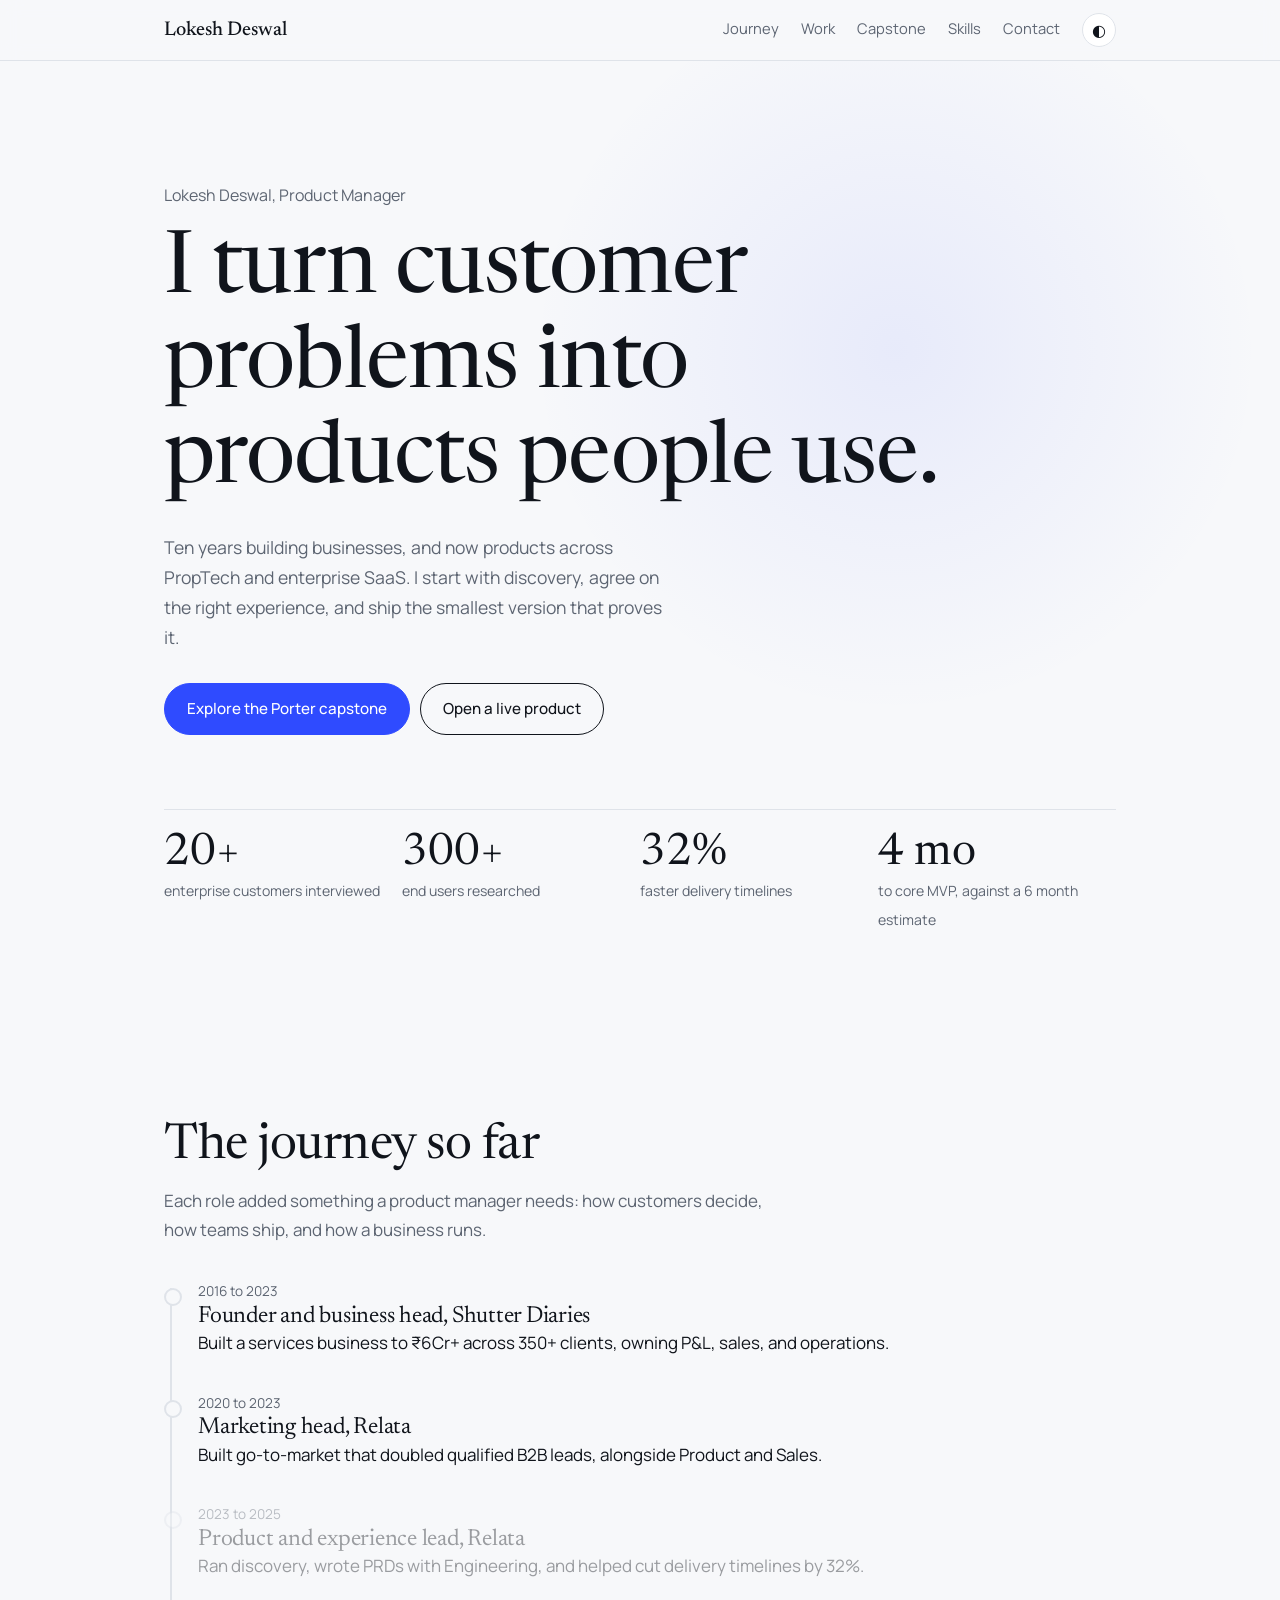
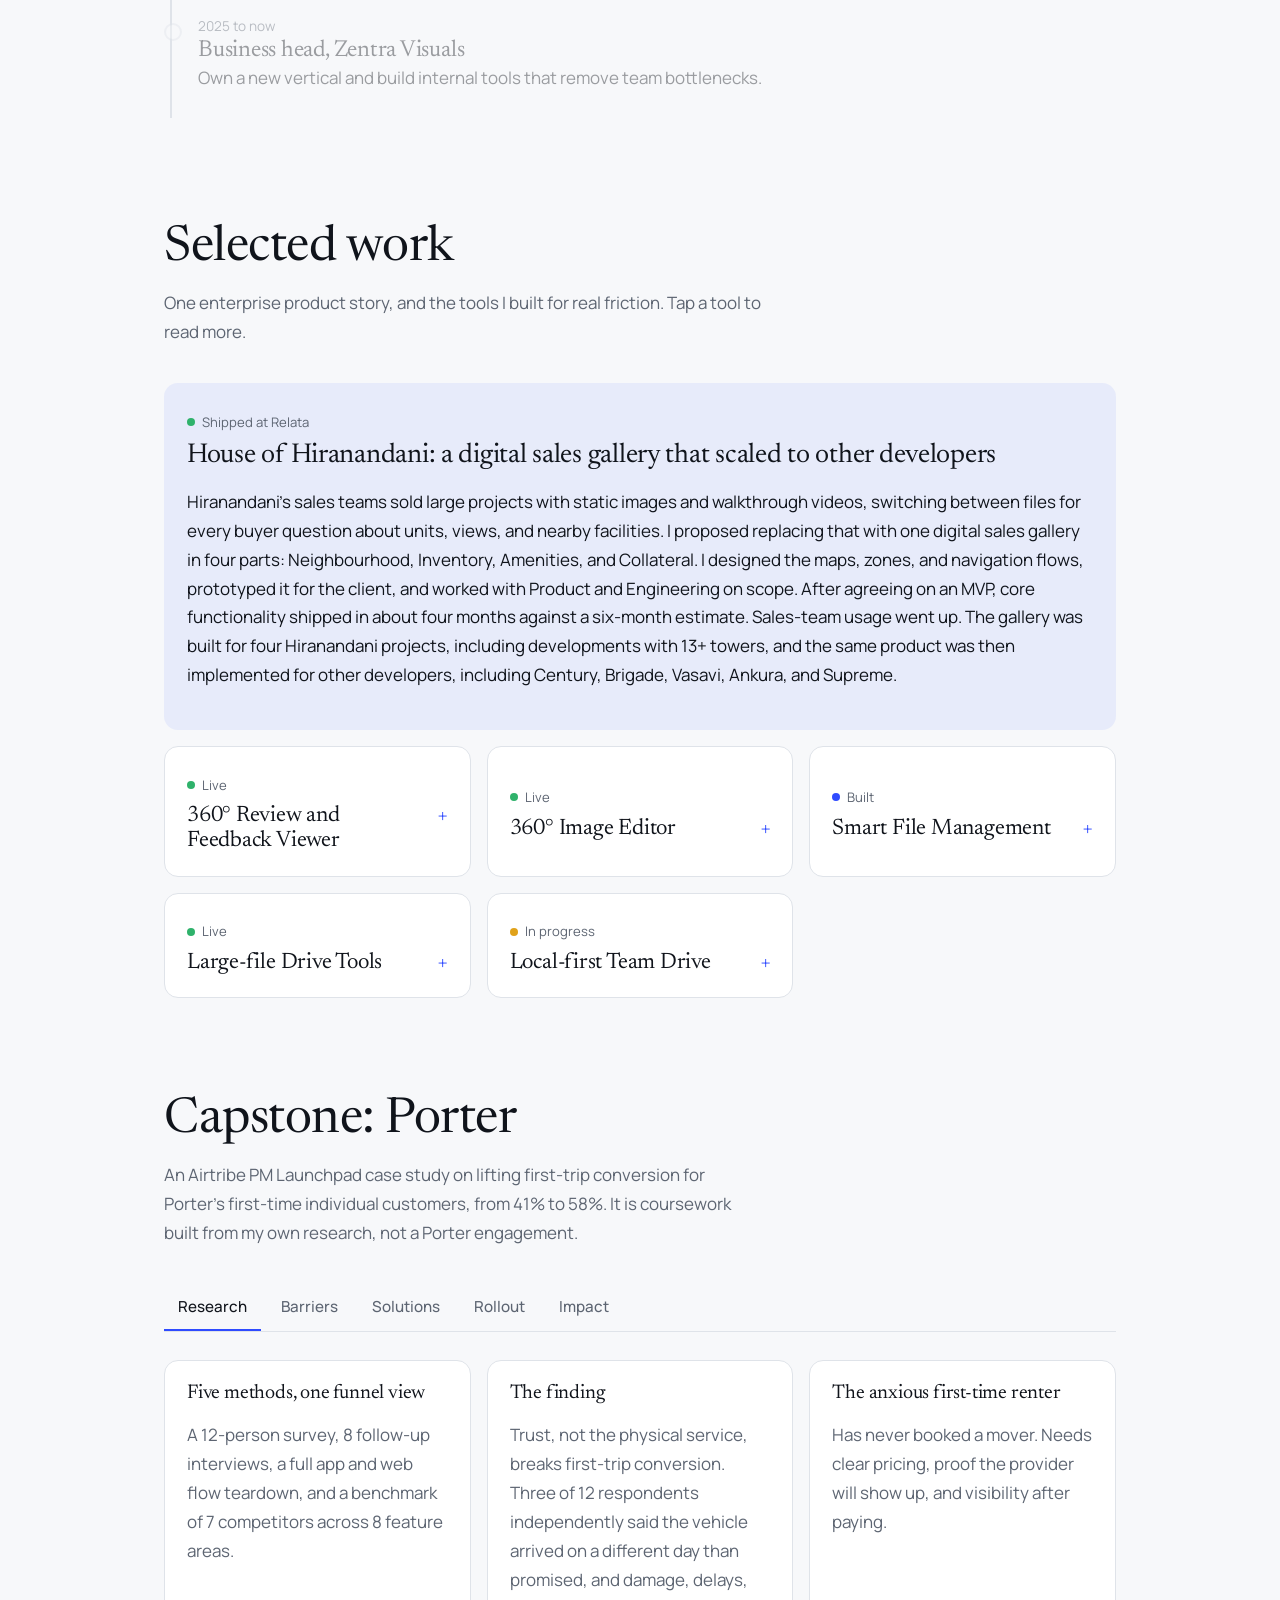
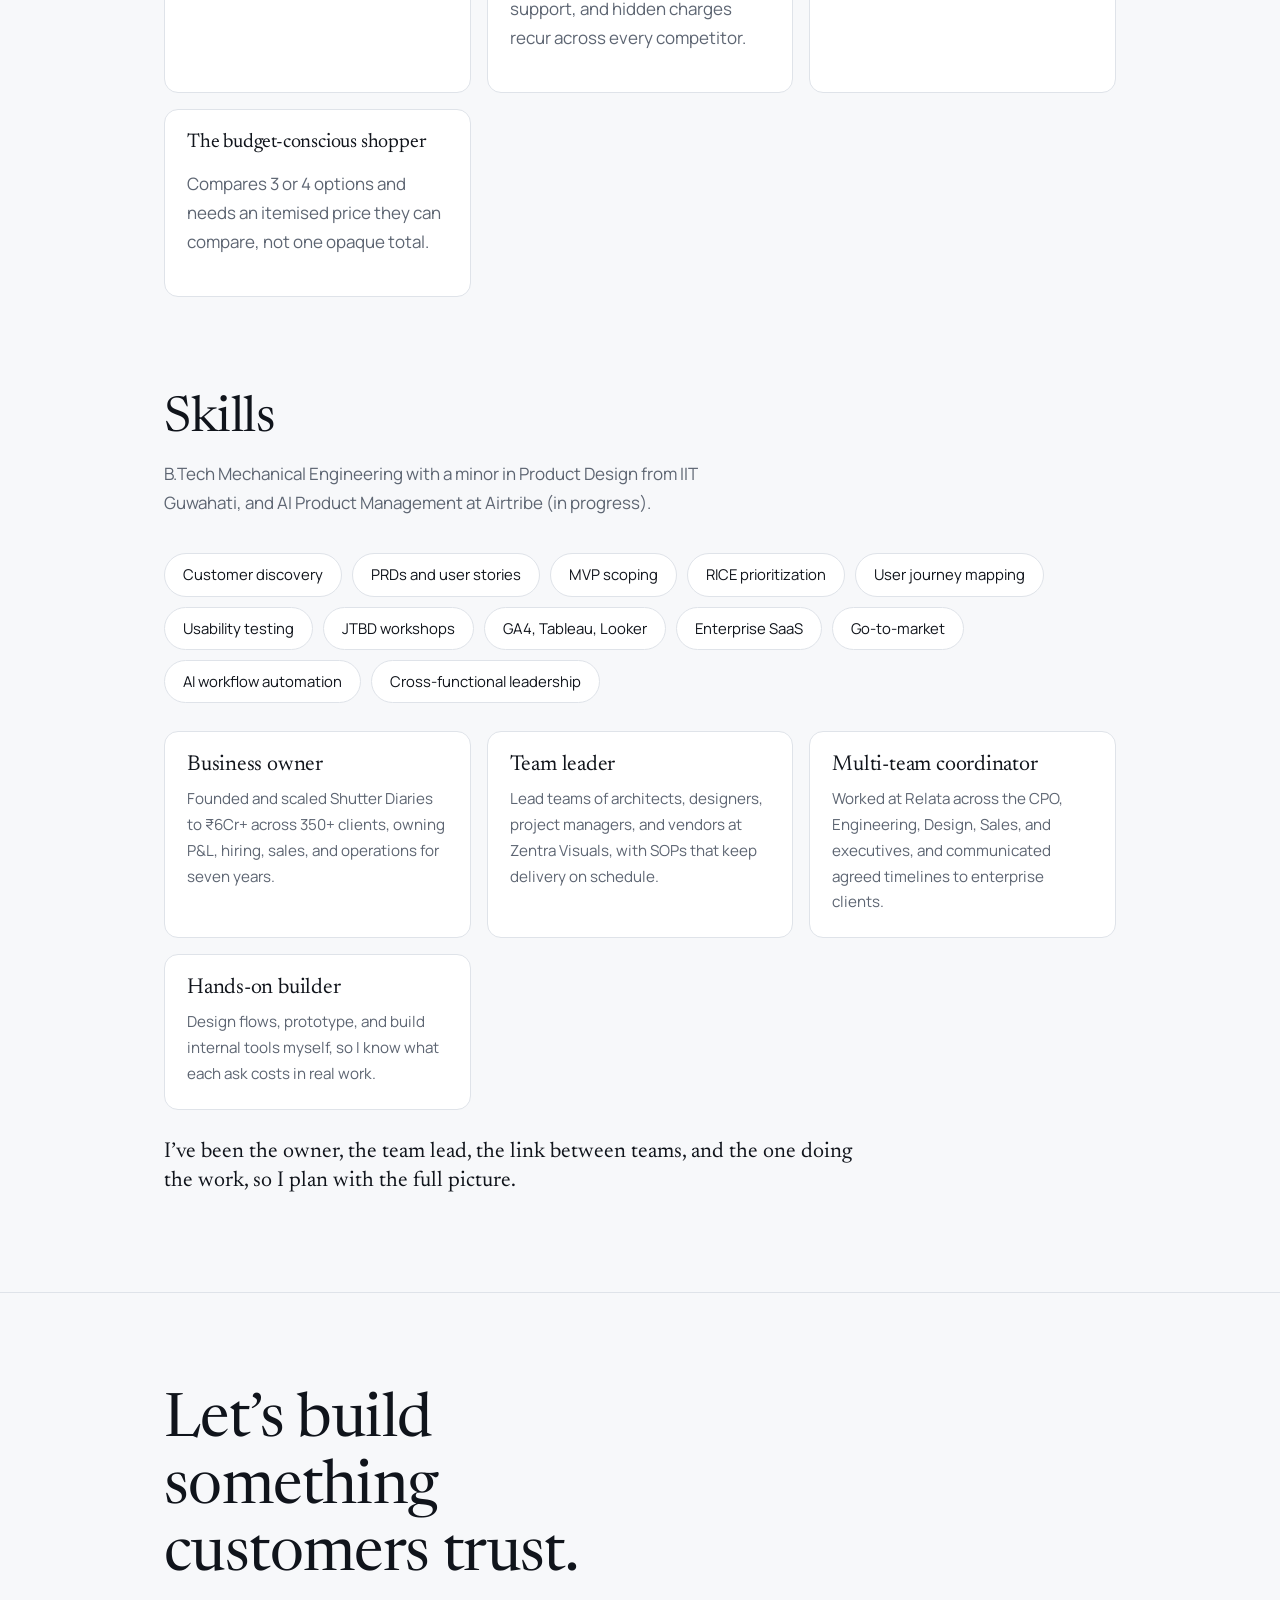
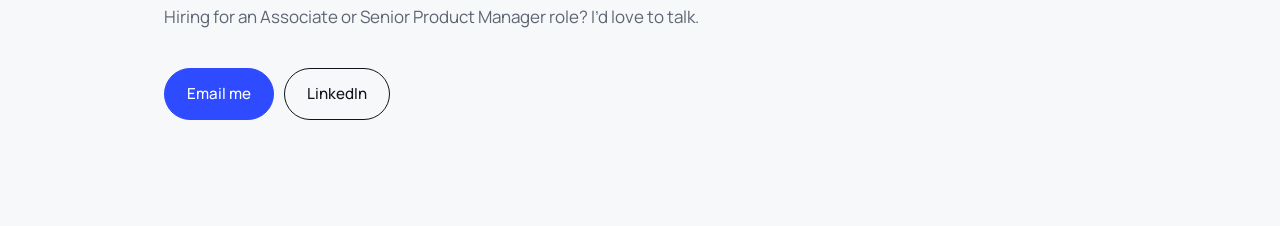
==== Lokesh Deswal _ Product Manager.html @ b6954a4a "Enhance portfolio content with PM-focused narrative, metrics, and structured case studies" ====
<!DOCTYPE html>
<html lang="en">
<head>
<meta charset="utf-8">
<meta name="viewport" content="width=device-width, initial-scale=1, viewport-fit=cover">
<title>Lokesh Deswal | Product Manager</title>
<link rel="preconnect" href="https://fonts.googleapis.com">
<link rel="preconnect" href="https://fonts.gstatic.com" crossorigin>
<link href="https://fonts.googleapis.com/css2?family=Newsreader:ital,opsz,wght@0,6..72,400;0,6..72,500;1,6..72,400&family=Manrope:wght@400;500;600&display=swap" rel="stylesheet">
<style>
:root{--bg:#f7f8fa;--fg:#10141b;--mute:#5d6572;--line:#dfe3e9;--card:#fff;--acc:#2f4bff;--accfg:#fff;--soft:rgba(47,75,255,.08);
box-sizing:border-box;padding-top:env(safe-area-inset-top,0px);padding-bottom:env(safe-area-inset-bottom,0px)}
@media (prefers-color-scheme:dark){:root:not([data-theme="light"]){--bg:#0c1016;--fg:#eef1f6;--mute:#98a2b3;--line:#222a36;--card:#131923;--acc:#8ea2ff;--accfg:#0c1016;--soft:rgba(142,162,255,.1)}}
:root[data-theme="dark"]{--bg:#0c1016;--fg:#eef1f6;--mute:#98a2b3;--line:#222a36;--card:#131923;--acc:#8ea2ff;--accfg:#0c1016;--soft:rgba(142,162,255,.1)}
*{box-sizing:border-box}
html{scroll-behavior:smooth;scroll-padding-top:calc(70px + env(safe-area-inset-top,0px))}
body{margin:0;background:var(--bg);color:var(--fg);font:400 17px/1.7 Manrope,system-ui,sans-serif;transition:background .4s,color .4s}
h1,h2,h3{font-family:Newsreader,Georgia,serif;font-weight:400;line-height:1.1;margin:0;letter-spacing:-.01em}
.wrap{max-width:1000px;margin:0 auto;padding:0 24px}
section{padding:96px 0}
h2{font-size:clamp(2rem,5vw,3.1rem);margin-bottom:12px}
.lead{color:var(--mute);max-width:60ch;margin:0 0 36px}
#bar{position:fixed;top:0;left:0;height:3px;width:100%;background:var(--acc);transform-origin:0 50%;transform:scaleX(0);z-index:20}
nav{position:sticky;top:env(safe-area-inset-top,0px);z-index:10;background:color-mix(in srgb,var(--bg) 82%,transparent);backdrop-filter:blur(10px);border-bottom:1px solid var(--line)}
nav .wrap{display:flex;align-items:center;gap:22px;height:60px;overflow-x:auto;white-space:nowrap}
nav b{font:500 1.25rem Newsreader,serif;margin-right:auto}
nav a{color:var(--mute);text-decoration:none;font-size:.92rem;padding:4px 0;border-bottom:2px solid transparent;transition:color .2s,border-color .2s}
nav a:hover,nav a.on{color:var(--fg);border-color:var(--acc)}
#theme{border:1px solid var(--line);background:var(--card);color:var(--fg);border-radius:99px;width:34px;height:34px;cursor:pointer;flex:none;font-size:1rem}
a:focus-visible,button:focus-visible{outline:3px solid var(--acc);outline-offset:2px}
.hero{position:relative;padding:120px 0 90px;overflow:hidden}
.hero::before{content:"";position:absolute;inset:0;background:radial-gradient(520px circle at var(--mx,70%) var(--my,30%),var(--soft),transparent 70%);pointer-events:none}
.hero .wrap{position:relative}
.hero small{color:var(--mute);font-size:1rem}
.hero h1{font-size:clamp(2.6rem,8vw,5.4rem);margin:14px 0 24px;max-width:15ch}
.hero h1 span{display:inline-block;opacity:0;transform:translateY(24px);animation:up .8s cubic-bezier(.2,.7,.2,1) forwards;animation-delay:calc(var(--i)*90ms + 150ms)}
@keyframes up{to{opacity:1;transform:none}}
.hero p{max-width:46ch;color:var(--mute);font-size:1.1rem;margin:0 0 30px}
.btn{display:inline-block;padding:12px 22px;border-radius:99px;border:1px solid var(--fg);color:var(--fg);text-decoration:none;font-weight:500;font-size:.95rem;margin:0 10px 10px 0;transition:transform .2s,background .2s,color .2s}
.btn:hover{transform:translateY(-2px)}
.btn.main{background:var(--acc);border-color:var(--acc);color:var(--accfg)}
.stats{display:grid;grid-template-columns:repeat(auto-fit,minmax(170px,1fr));gap:0;margin-top:64px;border-top:1px solid var(--line)}
.stats div{padding:22px 16px 0 0}
.stats b{display:block;font:400 2.8rem Newsreader,serif;line-height:1}
.stats span{color:var(--mute);font-size:.88rem}
.rv{opacity:0;transform:translateY(18px);transition:opacity .7s ease,transform .7s ease}
.rv.in{opacity:1;transform:none}
.card{background:var(--card);border:1px solid var(--line);border-radius:14px;padding:22px;transition:border-color .25s,transform .25s}
.card:hover{border-color:var(--acc)}
.grid{display:grid;gap:16px}
.g2{grid-template-columns:repeat(auto-fit,minmax(290px,1fr))}
.tl{position:relative;margin:0;padding:0 0 0 34px;list-style:none}
.tl::before,.tl::after{content:"";position:absolute;left:6px;top:8px;width:2px;background:var(--line);bottom:8px}
.tl::after{background:var(--acc);bottom:auto;height:calc((100% - 16px)*var(--p,0))}
.tl li{position:relative;padding-bottom:34px;opacity:.4;transition:opacity .4s}
.tl li.on{opacity:1}
.tl li::before{content:"";position:absolute;left:-34px;top:8px;width:14px;height:14px;border-radius:50%;background:var(--bg);border:2px solid var(--line);transition:all .4s}
.tl li.on::before{border-color:var(--acc);background:var(--acc)}
.tl h3{font-size:1.45rem}
.tl small{color:var(--mute);display:block;font-size:.85rem}
.feat{margin-top:20px;background:var(--soft);border-color:transparent}
.feat h3{font-size:1.7rem;margin-bottom:8px}
.dot{display:inline-flex;align-items:center;gap:7px;font-size:.82rem;color:var(--mute);margin-bottom:8px}
.dot::before{content:"";width:8px;height:8px;border-radius:50%;background:#2fb26b}
.dot.wip::before{background:#e0a21a}
.dot.built::before{background:var(--acc)}
.tool{width:100%;text-align:left;font:inherit;color:inherit;cursor:pointer}
.tool h3{font-size:1.4rem;display:flex;justify-content:space-between;gap:10px}
.tool h3 i{font-style:normal;color:var(--acc);transition:transform .3s}
.tool.open h3 i{transform:rotate(45deg)}
.more{display:grid;grid-template-rows:0fr;transition:grid-template-rows .35s ease}
.tool.open .more{grid-template-rows:1fr}
.more>div{overflow:hidden;color:var(--mute);font-size:.95rem}
.more p{margin:10px 0 0}
.tabs{display:flex;gap:6px;overflow-x:auto;border-bottom:1px solid var(--line);margin-bottom:28px}
.tabs button{background:none;border:0;border-bottom:2px solid transparent;color:var(--mute);font:500 .95rem Manrope,sans-serif;padding:12px 14px;cursor:pointer;white-space:nowrap;transition:color .2s}
.tabs button[aria-selected="true"]{color:var(--fg);border-color:var(--acc)}
.panel{animation:fade .45s ease}
.panel[hidden]{display:none}
@keyframes fade{from{opacity:0;transform:translateY(10px)}to{opacity:1;transform:none}}
.bars{display:grid;gap:10px;margin:6px 0 20px}
.bar{display:grid;grid-template-columns:minmax(150px,250px) 1fr 48px;gap:12px;align-items:center;font-size:.9rem}
.bar i{display:block;height:14px;border-radius:99px;background:var(--line);overflow:hidden}
.bar b{display:block;height:100%;width:0;border-radius:99px;background:var(--mute);transition:width 1.1s cubic-bezier(.2,.7,.2,1)}
.bar.top b{background:var(--acc)}
.bar span:last-child{text-align:right;color:var(--mute)}
.chipset{display:flex;flex-wrap:wrap;gap:8px;margin-bottom:18px}
.chipset button{border:1px solid var(--line);background:var(--card);color:var(--fg);border-radius:99px;padding:8px 16px;font:500 .9rem Manrope,sans-serif;cursor:pointer;transition:all .2s}
.chipset button[aria-pressed="true"]{background:var(--acc);border-color:var(--acc);color:var(--accfg)}
.ba{display:grid;grid-template-columns:1fr 1fr;gap:16px}
.ba .card:last-child{border-color:var(--acc)}
.ba h3{font-size:1.1rem;color:var(--mute);margin-bottom:6px;font-family:Manrope,sans-serif;font-weight:600}
.calc label{display:grid;grid-template-columns:150px 1fr 90px;gap:12px;align-items:center;margin:12px 0;font-size:.92rem}
.calc output{text-align:right;font-weight:600}
input[type=range]{width:100%;accent-color:var(--acc)}
.res{display:grid;grid-template-columns:repeat(auto-fit,minmax(180px,1fr));gap:16px;margin-top:22px}
.res b{display:block;font:400 2.3rem Newsreader,serif;color:var(--acc)}
.res span{color:var(--mute);font-size:.85rem}
.note{font-size:.88rem;color:var(--mute);margin-top:22px}
.chips{display:flex;flex-wrap:wrap;gap:10px}
.chips span{border:1px solid var(--line);background:var(--card);border-radius:99px;padding:8px 18px;font-size:.93rem;transition:all .2s;cursor:default}
.chips span:hover{background:var(--acc);color:var(--accfg);border-color:var(--acc);transform:translateY(-3px)}
footer{padding:96px 0;border-top:1px solid var(--line)}
footer h2{font-size:clamp(2.2rem,6vw,3.8rem);max-width:14ch}
@media (max-width:700px){.ba{grid-template-columns:1fr}.calc label{grid-template-columns:1fr 1fr}.calc input{grid-column:1/-1;order:3}.bar{grid-template-columns:1fr 1fr 44px}section{padding:70px 0}}
@media (prefers-reduced-motion:reduce){*{animation:none!important;transition:none!important}.rv,.hero h1 span{opacity:1;transform:none}html{scroll-behavior:auto}}
</style>
</head>
<body>
<div id="bar"></div>
<nav><div class="wrap"><b>Lokesh Deswal</b><a href="#journey">Journey</a><a href="#work">Work</a><a href="#capstone">Capstone</a><a href="#skills">Skills</a><a href="#contact">Contact</a><button id="theme" aria-label="Toggle light and dark theme">◐</button></div></nav>

<header class="hero" id="top"><div class="wrap">
<small>Lokesh Deswal, Product Manager</small>
<h1 id="h1">I turn customer problems into products people use.</h1>
<p>Ten years building businesses, and now products across PropTech and enterprise SaaS. I start with discovery, agree on the right experience, and ship the smallest version that proves it.</p>
<a class="btn main" href="#capstone">Explore the Porter capstone</a><a class="btn" href="https://viewer.zentravisuals.com" target="_blank" rel="noopener">Open a live product</a>
<div class="stats">
<div><b data-n="20" data-s="+">0</b><span>enterprise customers interviewed</span></div>
<div><b data-n="300" data-s="+">0</b><span>end users researched</span></div>
<div><b data-n="32" data-s="%">0</b><span>faster delivery timelines</span></div>
<div><b data-n="4" data-s=" mo">0</b><span>to core MVP, against a 6 month estimate</span></div>
</div>
</div></header>

<section id="journey"><div class="wrap">
<h2 class="rv">The journey so far</h2>
<p class="lead rv">Each role added something a product manager needs: how customers decide, how teams ship, and how a business runs.</p>
<ol class="tl" id="tl">
<li><small>2016 to 2023</small><h3>Founder and business head, Shutter Diaries</h3>Built a services business to ₹6Cr+ across 350+ clients, owning P&amp;L, sales, and operations.</li>
<li><small>2020 to 2023</small><h3>Marketing head, Relata</h3>Built go-to-market that doubled qualified B2B leads, alongside Product and Sales.</li>
<li><small>2023 to 2025</small><h3>Product and experience lead, Relata</h3>Ran discovery, wrote PRDs with Engineering, and helped cut delivery timelines by 32%.</li>
<li><small>2025 to now</small><h3>Business head, Zentra Visuals</h3>Own a new vertical and build internal tools that remove team bottlenecks.</li>
</ol>
</div></section>

<section id="work" style="padding-top:0"><div class="wrap">
<h2 class="rv">Selected work</h2>
<p class="lead rv">One enterprise product story, and the tools I built for real friction. Tap a tool to read more.</p>
<div class="card feat rv"><div class="dot">Shipped at Relata</div><h3>House of Hiranandani: a digital sales gallery that scaled to other developers</h3>
<p>Hiranandani’s sales teams sold large projects with static images and walkthrough videos, switching between files for every buyer question about units, views, and nearby facilities. I proposed replacing that with one digital sales gallery in four parts: Neighbourhood, Inventory, Amenities, and Collateral. I designed the maps, zones, and navigation flows, prototyped it for the client, and worked with Product and Engineering on scope. After agreeing on an MVP, core functionality shipped in about four months against a six-month estimate. Sales-team usage went up. The gallery was built for four Hiranandani projects, including developments with 13+ towers, and the same product was then implemented for other developers, including Century, Brigade, Vasavi, Ankura, and Supreme.</p></div>
<div class="grid g2" style="margin-top:16px">
<button class="card tool rv"><div class="dot">Live</div><h3>360° Review and Feedback Viewer <i>+</i></h3><div class="more"><div><p>Clients couldn’t give precise feedback on panoramic images. Now they review drafts and comment on specific parts, and project data stays in our own environment.</p><p><a href="https://viewer.zentravisuals.com" target="_blank" rel="noopener" style="color:var(--acc)">Open the viewer</a></p></div></div></button>
<button class="card tool rv"><div class="dot">Live</div><h3>360° Image Editor <i>+</i></h3><div class="more"><div><p>A workflow for overlays, masked areas, and outlines on 360° and superimposed images, which general-purpose editors handled poorly for our team.</p><p><a href="https://editor.zentravisuals.com" target="_blank" rel="noopener" style="color:var(--acc)">Open the editor</a></p></div></div></button>
<button class="card tool rv"><div class="dot built">Built</div><h3>Smart File Management <i>+</i></h3><div class="more"><div><p>One central system to find project files across folders, computers, drives, and archives, replacing manual searching.</p></div></div></button>
<button class="card tool rv"><div class="dot">Live</div><h3>Large-file Drive Tools <i>+</i></h3><div class="more"><div><p>Moves big datasets without manual splitting, and lets clients upload files straight into team-accessible storage.</p><p><a href="https://portal.zentravisuals.com" target="_blank" rel="noopener" style="color:var(--acc)">Open the client upload portal</a></p></div></div></button>
<button class="card tool rv"><div class="dot wip">In progress</div><h3>Local-first Team Drive <i>+</i></h3><div class="more"><div><p>A self-hosted file space with private storage per person, sharing with colleagues, and expiring links. Scoping the MVP and permissions now.</p></div></div></button>
</div>
</div></section>

<section id="capstone" style="padding-top:0"><div class="wrap">
<h2 class="rv">Capstone: Porter</h2>
<p class="lead rv">An Airtribe PM Launchpad case study on lifting first-trip conversion for Porter’s first-time individual customers, from 41% to 58%. It is coursework built from my own research, not a Porter engagement.</p>
<div class="tabs" role="tablist" id="tabs">
<button role="tab" aria-selected="true" data-t="p0">Research</button><button role="tab" aria-selected="false" data-t="p1">Barriers</button><button role="tab" aria-selected="false" data-t="p2">Solutions</button><button role="tab" aria-selected="false" data-t="p3">Rollout</button><button role="tab" aria-selected="false" data-t="p4">Impact</button></div>

<div class="panel" id="p0"><div class="grid g2">
<div class="card"><h3>Five methods, one funnel view</h3><p style="color:var(--mute)">A 12-person survey, 8 follow-up interviews, a full app and web flow teardown, and a benchmark of 7 competitors across 8 feature areas.</p></div>
<div class="card"><h3>The finding</h3><p style="color:var(--mute)">Trust, not the physical service, breaks first-trip conversion. Three of 12 respondents independently said the vehicle arrived on a different day than promised, and damage, delays, support, and hidden charges recur across every competitor.</p></div>
<div class="card"><h3>The anxious first-time renter</h3><p style="color:var(--mute)">Has never booked a mover. Needs clear pricing, proof the provider will show up, and visibility after paying.</p></div>
<div class="card"><h3>The budget-conscious shopper</h3><p style="color:var(--mute)">Compares 3 or 4 options and needs an itemised price they can compare, not one opaque total.</p></div></div></div>

<div class="panel" id="p1" hidden><p style="color:var(--mute);margin-top:0">RICE narrowed eight drop-off themes to two primary barriers, shown in blue.</p>
<div class="bars" id="bars"></div>
<div class="grid g2"><div class="card"><h3>1. An untrustworthy quote step</h3><p style="color:var(--mute)">The app hides the breakdown behind a tap-through, and the web gives no price without a 24 to 48 hour callback.</p></div>
<div class="card"><h3>2. Blackout after payment</h3><p style="color:var(--mute)">No driver, vehicle, or status exactly when “will they show up” anxiety peaks.</p></div></div></div>

<div class="panel" id="p2" hidden><p style="color:var(--mute);margin-top:0">Two additive screens, not a redesign. Pick a stage of the journey to see what changes.</p>
<div class="chipset" id="stages"></div>
<div class="ba"><div class="card"><h3>Today</h3><p id="today" style="margin:0"></p></div><div class="card"><h3>With the change</h3><p id="after" style="margin:0"></p></div></div>
<p class="note" style="margin-top:16px">Solution 1, itemised price with a Price-Lock badge, scored RICE 0.425. Solution 2, driver and vehicle reveal with milestone status, scored 0.298. Both use data Porter already holds.</p></div>

<div class="panel" id="p3" hidden><p style="color:var(--mute);margin-top:0">Gated cohorts in Bengaluru and Pune first. Select a stage to see who is in it and what must be true to move on.</p>
<div class="chipset" id="cohorts"></div>
<div class="card"><h3 id="cwho" style="margin-bottom:6px"></h3><p id="cgate" style="margin:0;color:var(--mute)"></p></div></div>

<div class="panel" id="p4" hidden><div class="card calc"><h3>Business impact model</h3><p style="color:var(--mute);margin-top:6px">Defaults match the capstone: 100,000 monthly users at quote stage, 41% to 58% conversion, ₹8,000 average order, and about a 17% platform take rate. Move the sliders to test it.</p>
<label>Monthly quote-stage users<input type="range" id="u" min="20000" max="300000" step="5000" value="100000"><output id="uo"></output></label>
<label>Current conversion<input type="range" id="c0" min="20" max="60" value="41"><output id="c0o"></output></label>
<label>Target conversion<input type="range" id="c1" min="25" max="80" value="58"><output id="c1o"></output></label>
<label>Average order value<input type="range" id="a" min="2000" max="15000" step="500" value="8000"><output id="ao"></output></label>
<div class="res"><div><b id="r1">0</b><span>extra trips a month</span></div><div><b id="r2">0</b><span>extra monthly GMV, in ₹ crore</span></div><div><b id="r3">0</b><span>extra monthly platform revenue, in ₹ crore</span></div></div></div>
<p class="note">North Star: first-trip completion rate. Guardrails: no-show rate, 30 and 90 day rebooking, fare disputes and damage claims, first-timer CSAT. RICE scores are directional estimates from a small sample, and these impact figures are an illustrative model, not a forecast.</p></div>
</div></section>

<section id="skills" style="padding-top:0"><div class="wrap">
<h2 class="rv">Skills</h2>
<p class="lead rv">B.Tech Mechanical Engineering with a minor in Product Design from IIT Guwahati, and AI Product Management at Airtribe (in progress).</p>
<div class="chips rv"><span>Customer discovery</span><span>PRDs and user stories</span><span>MVP scoping</span><span>RICE prioritization</span><span>User journey mapping</span><span>Usability testing</span><span>JTBD workshops</span><span>GA4, Tableau, Looker</span><span>Enterprise SaaS</span><span>Go-to-market</span><span>AI workflow automation</span><span>Cross-functional leadership</span></div>
<div class="grid g2" style="margin-top:28px">
<div class="card rv"><h3 style="font-size:1.35rem">Business owner</h3><p style="margin:8px 0 0;color:var(--mute);font-size:.95rem">Founded and scaled Shutter Diaries to ₹6Cr+ across 350+ clients, owning P&amp;L, hiring, sales, and operations for seven years.</p></div>
<div class="card rv"><h3 style="font-size:1.35rem">Team leader</h3><p style="margin:8px 0 0;color:var(--mute);font-size:.95rem">Lead teams of architects, designers, project managers, and vendors at Zentra Visuals, with SOPs that keep delivery on schedule.</p></div>
<div class="card rv"><h3 style="font-size:1.35rem">Multi-team coordinator</h3><p style="margin:8px 0 0;color:var(--mute);font-size:.95rem">Worked at Relata across the CPO, Engineering, Design, Sales, and executives, and communicated agreed timelines to enterprise clients.</p></div>
<div class="card rv"><h3 style="font-size:1.35rem">Hands-on builder</h3><p style="margin:8px 0 0;color:var(--mute);font-size:.95rem">Design flows, prototype, and build internal tools myself, so I know what each ask costs in real work.</p></div>
</div>
<p class="rv" style="margin:28px 0 0;max-width:60ch;font-family:Newsreader,Georgia,serif;font-size:1.35rem;line-height:1.35">I’ve been the owner, the team lead, the link between teams, and the one doing the work, so I plan with the full picture.</p>
</div></section>

<footer id="contact"><div class="wrap"><h2 class="rv">Let’s build something customers trust.</h2>
<p class="lead rv" style="margin-top:14px">Hiring for an Associate or Senior Product Manager role? I’d love to talk.</p>
<a class="btn main" href="mailto:d.lokesh45@gmail.com">Email me</a><a class="btn" href="https://linkedin.com/in/lokeshdeswal" target="_blank" rel="noopener">LinkedIn</a></div></footer>

<script>
(function(){
var d=document,root=d.documentElement;root.classList.add('js');
var $=function(s){return d.querySelector(s)},$$=function(s){return [].slice.call(d.querySelectorAll(s))};
/* hero headline: word-by-word reveal */
var h=$('#h1');h.innerHTML=h.textContent.split(' ').map(function(w,i){return '<span style="--i:'+i+'">'+w+'</span>'}).join(' ');
/* spotlight follows pointer */
var hero=$('.hero');hero.addEventListener('pointermove',function(e){var r=hero.getBoundingClientRect();hero.style.setProperty('--mx',(e.clientX-r.left)+'px');hero.style.setProperty('--my',(e.clientY-r.top)+'px')});
/* theme toggle */
$('#theme').onclick=function(){var dark=root.dataset.theme?root.dataset.theme==='dark':matchMedia('(prefers-color-scheme:dark)').matches;root.dataset.theme=dark?'light':'dark'};
/* counters */
function count(el){var n=+el.dataset.n,s=el.dataset.s,t0=null;(function f(t){t0=t0||t;var p=Math.min((t-t0)/1300,1);el.textContent=Math.round(n*(1-Math.pow(1-p,3)))+s;if(p<1)requestAnimationFrame(f)})(performance.now())}
/* reveal on scroll */
var io=new IntersectionObserver(function(es){es.forEach(function(e){if(e.isIntersecting){e.target.classList.add('in');io.unobserve(e.target)}})},{threshold:.15});
$$('.rv').forEach(function(el,i){el.style.transitionDelay=(i%3)*80+'ms';io.observe(el)});
var cio=new IntersectionObserver(function(es){es.forEach(function(e){if(e.isIntersecting){$$('[data-n]').forEach(count);cio.disconnect()}})},{threshold:.4});cio.observe($('.stats'));
/* scroll progress, timeline, active nav */
var tl=$('#tl'),lis=$$('#tl li'),links=$$('nav a'),secs=links.map(function(a){return $(a.getAttribute('href'))});
function onScroll(){var st=scrollY,max=root.scrollHeight-innerHeight;$('#bar').style.transform='scaleX('+(max>0?st/max:0)+')';
var r=tl.getBoundingClientRect(),p=Math.min(Math.max((innerHeight*.6-r.top)/r.height,0),1);tl.style.setProperty('--p',p);
lis.forEach(function(li,i){li.classList.toggle('on',p>=(i/lis.length)+.02||(i===0&&p>0))});
var cur=-1;secs.forEach(function(s,i){if(s.getBoundingClientRect().top<innerHeight*.35)cur=i});links.forEach(function(a,i){a.classList.toggle('on',i===cur)})}
addEventListener('scroll',onScroll,{passive:true});onScroll();
/* expandable tools */
$$('.tool').forEach(function(b){b.addEventListener('click',function(e){if(e.target.tagName==='A')return;b.classList.toggle('open')})});
/* capstone data */
var rice=[['Quote needs human intervention',.266,1],['No visibility after payment',.163,1],['Fear of item damage',.153],['Web quote needs 24 to 48h callback',.14],['Vehicle and capacity uncertainty',.135],['No-show and reliability fears',.109],['General in-app confusion',.099],['Insurance uncertainty',.096]];
$('#bars').innerHTML=rice.map(function(r){return '<div class="bar'+(r[2]?' top':'')+'"><span>'+r[0]+'</span><i><b data-w="'+(r[1]/.266*100)+'"></b></i><span>'+r[1].toFixed(3)+'</span></div>'}).join('');
var stages=[['Quote','Price hidden behind a tap-through, with no price-lock.','An inline itemised breakdown and a Price-Lock badge, shown at the exact moment of decision.'],['Payment','No recap and no next-step confirmation.','The Price-Lock badge carries through as a visible confirmation.'],['Pre-move wait','Total blackout: no driver, no vehicle, no status.','Driver name, photo, vehicle, and ETA appear the moment a partner is assigned.'],['Move day','Only a start and end line, with no stage status.','Milestone status: packed, loaded, in transit, arrived.']];
var cohorts=[['Beta','Employees and a small panel of recent first-timers.','The price breakdown and driver reveal are understood, with no confusion.'],['10% holdout','Randomly assigned in Bengaluru and Pune.','Conversion beats the control group with no guardrail regression.'],['50% expansion','Same two cities.','The conversion lift is sustained for two or more weeks.'],['Corporate pilot','5 to 10 partnered HR contacts.','Positive feedback validates investing in a web portal.'],['Full rollout','100% of users plus a third city.','The business impact model holds within 20% at city scale.']];
function chips(id,data,fn){var box=$(id);box.innerHTML=data.map(function(x,i){return '<button aria-pressed="'+(i===0)+'">'+x[0]+'</button>'}).join('');var bs=[].slice.call(box.children);function pick(i){bs.forEach(function(b,j){b.setAttribute('aria-pressed',j===i)});fn(data[i])}bs.forEach(function(b,i){b.onclick=function(){pick(i)}});pick(0)}
chips('#stages',stages,function(s){$('#today').textContent=s[1];$('#after').textContent=s[2]});
chips('#cohorts',cohorts,function(c){$('#cwho').textContent=c[1];$('#cgate').textContent='To move on: '+c[2]});
/* tabs */
var tabs=$$('#tabs button');tabs.forEach(function(t){t.onclick=function(){tabs.forEach(function(x){x.setAttribute('aria-selected',x===t)});$$('.panel').forEach(function(p){p.hidden=p.id!==t.dataset.t});
if(t.dataset.t==='p1'){$$('.bar b').forEach(function(b){b.style.width=0;requestAnimationFrame(function(){requestAnimationFrame(function(){b.style.width=b.dataset.w+'%'})})})}
if(t.dataset.t==='p4')calc(true)}});
/* calculator with tweened outputs */
var cur={r1:0,r2:0,r3:0};
function tween(id,to,fmt){var from=cur[id],t0=null;(function f(t){t0=t0||t;var p=Math.min((t-t0)/500,1),v=from+(to-from)*(1-Math.pow(1-p,3));$('#'+id).textContent=fmt(v);if(p<1)requestAnimationFrame(f);else cur[id]=to})(performance.now())}
function calc(){var u=+$('#u').value,a=+$('#c0').value,b=+$('#c1').value,v=+$('#a').value;if(b<a){b=a;$('#c1').value=a}
$('#uo').textContent=u.toLocaleString('en-IN');$('#c0o').textContent=a+'%';$('#c1o').textContent=b+'%';$('#ao').textContent='₹'+v.toLocaleString('en-IN');
var trips=u*(b-a)/100,gmv=trips*v/1e7;
tween('r1',trips,function(x){return Math.round(x).toLocaleString('en-IN')});tween('r2',gmv,function(x){return '₹'+x.toFixed(1)});tween('r3',gmv*.17,function(x){return '₹'+x.toFixed(1)})}
['#u','#c0','#c1','#a'].forEach(function(s){$(s).addEventListener('input',calc)});calc();
})();
</script>
</body>
</html>
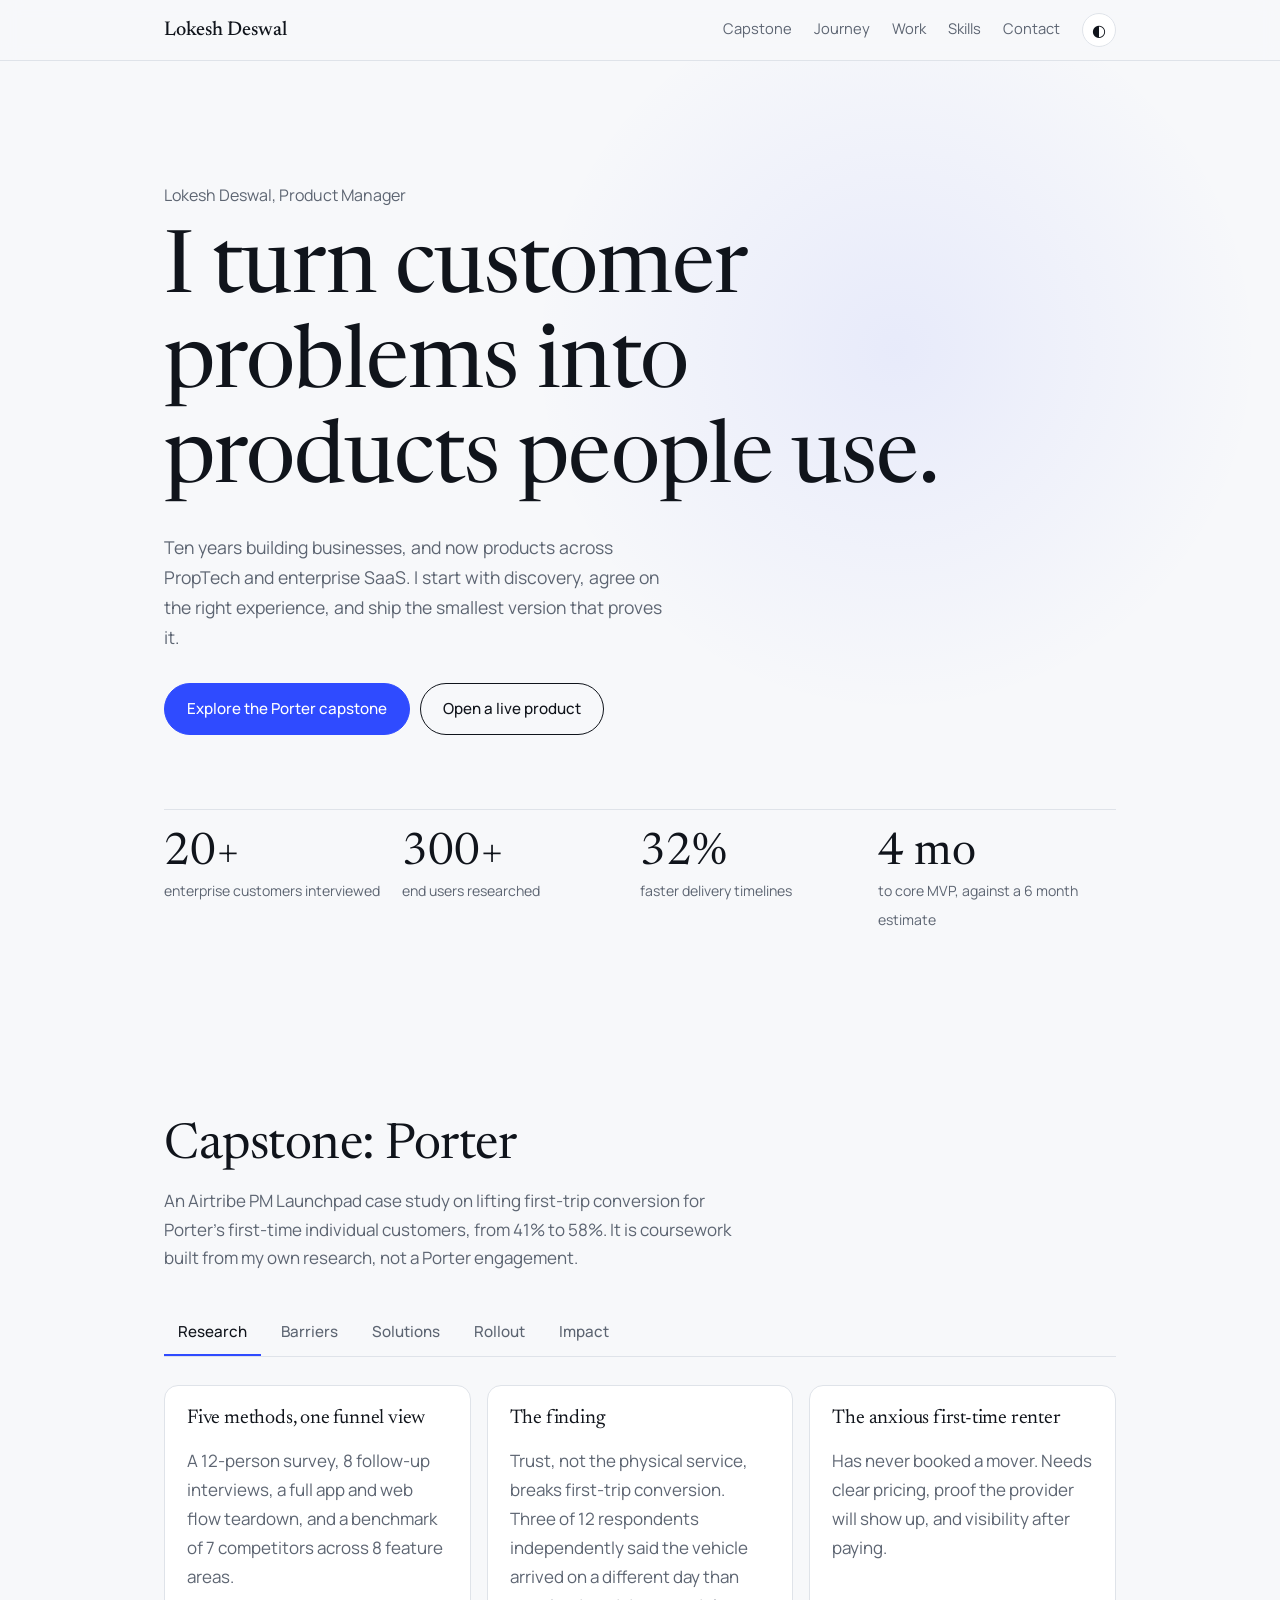
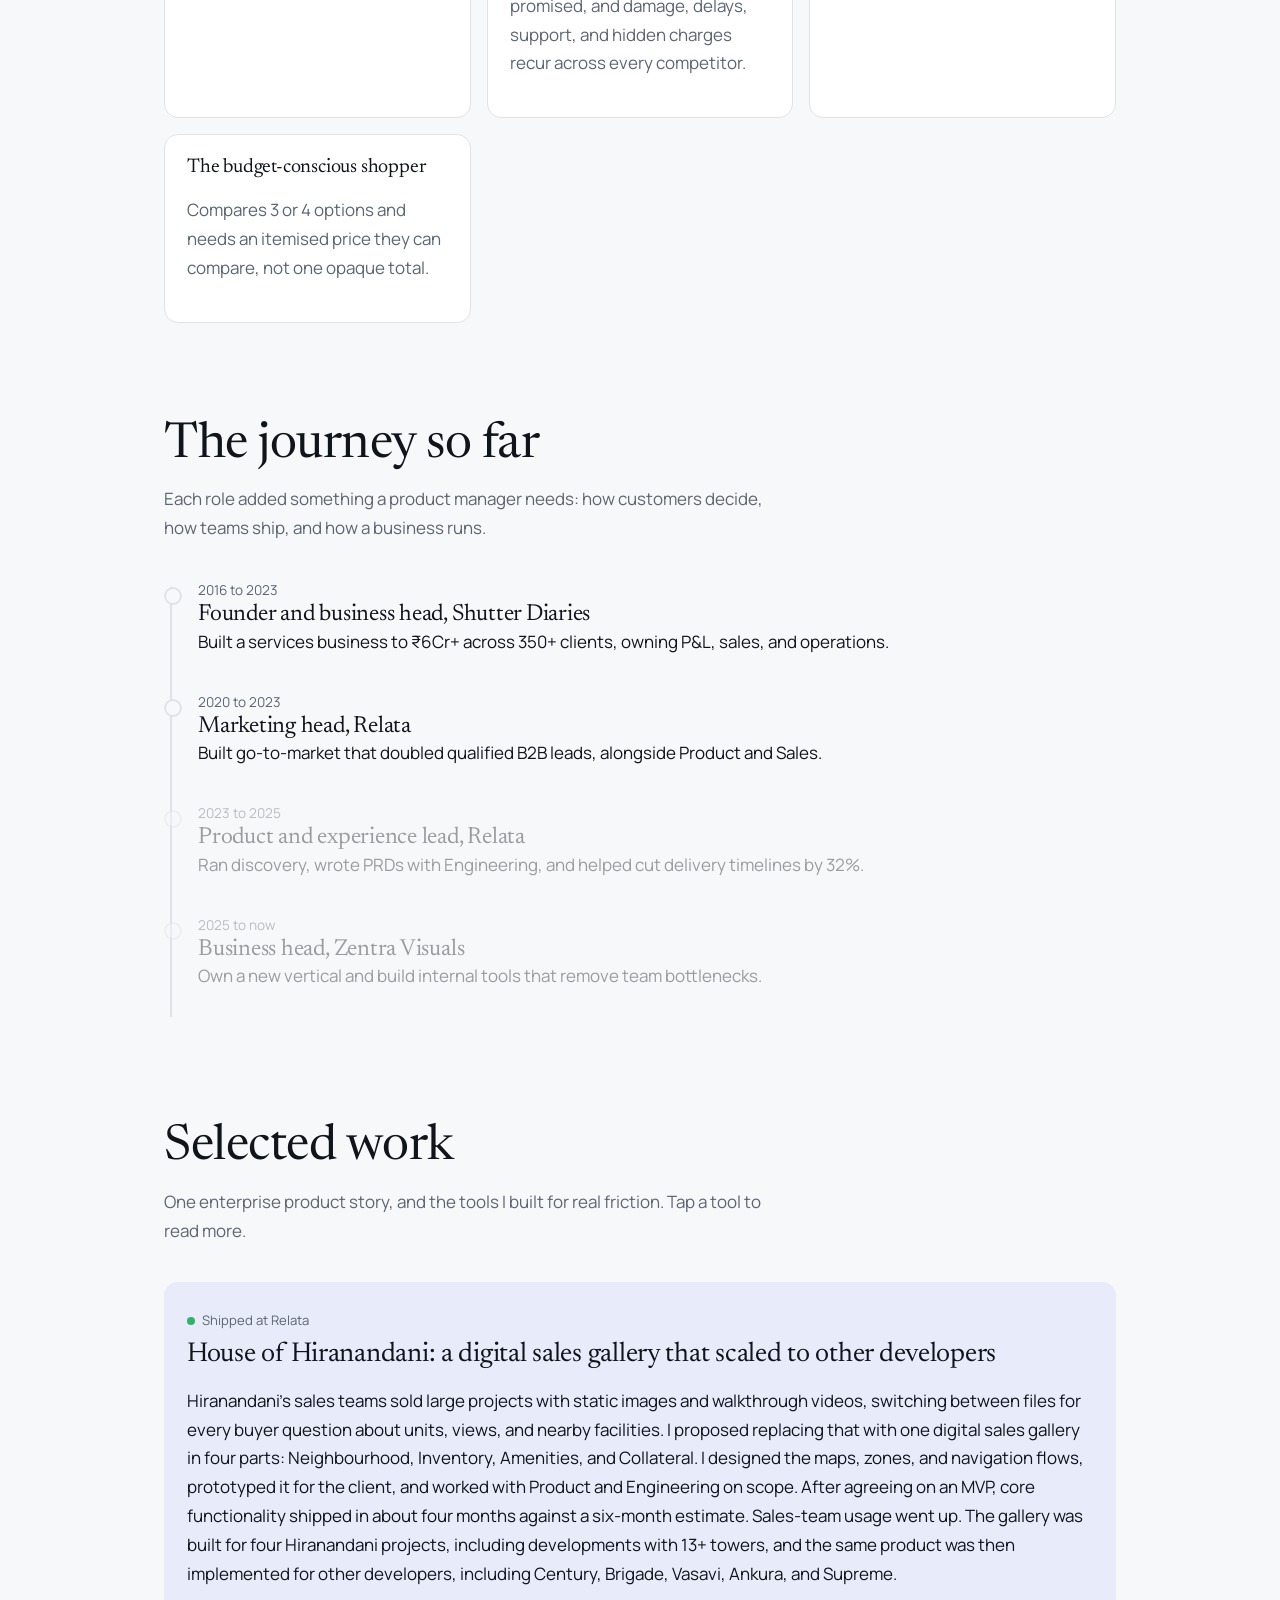
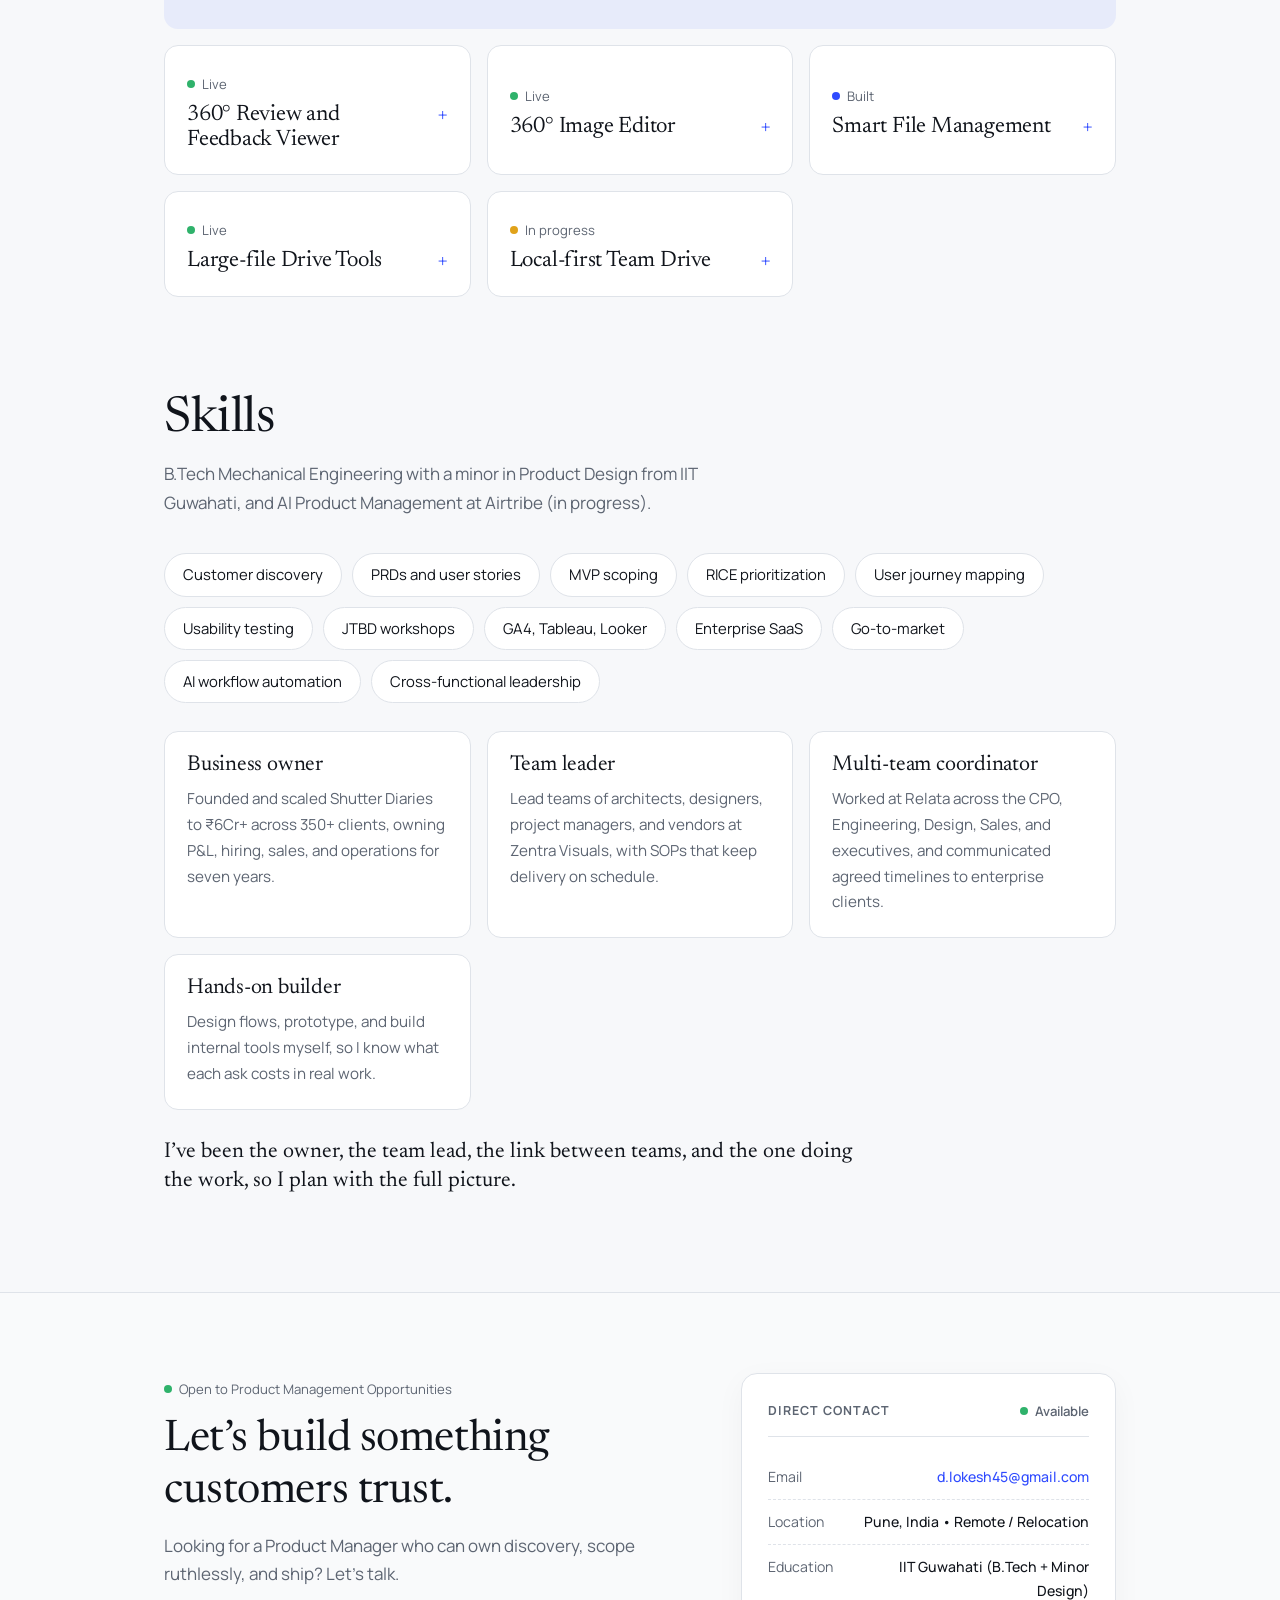
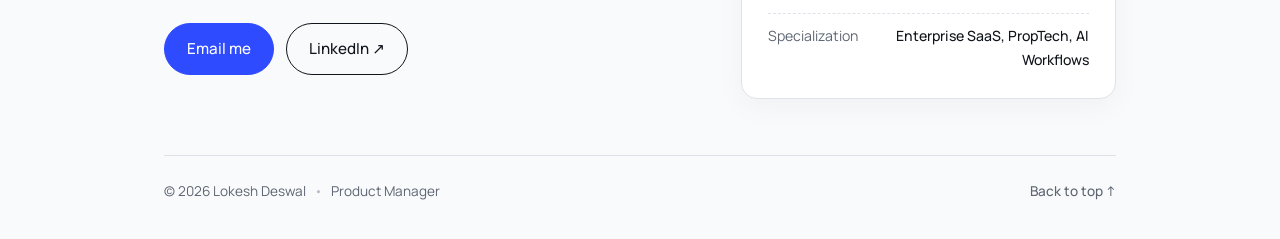
==== commit b3abd989: "Reorder Capstone above Journey and redesign footer with balanced orientation" ====
--- a/Lokesh Deswal _ Product Manager.html
+++ b/Lokesh Deswal _ Product Manager.html
@@ -100,15 +100,37 @@
 .chips{display:flex;flex-wrap:wrap;gap:10px}
 .chips span{border:1px solid var(--line);background:var(--card);border-radius:99px;padding:8px 18px;font-size:.93rem;transition:all .2s;cursor:default}
 .chips span:hover{background:var(--acc);color:var(--accfg);border-color:var(--acc);transform:translateY(-3px)}
-footer{padding:96px 0;border-top:1px solid var(--line)}
-footer h2{font-size:clamp(2.2rem,6vw,3.8rem);max-width:14ch}
+footer{padding:80px 0 36px;border-top:1px solid var(--line);position:relative;background:color-mix(in srgb,var(--card) 25%,var(--bg))}
+.footer-grid{display:grid;grid-template-columns:1.2fr .85fr;gap:48px;align-items:start}
+footer h2{font-size:clamp(1.95rem,3.4vw,2.95rem);max-width:32ch;line-height:1.2;text-wrap:balance;margin-bottom:0}
+footer .lead{max-width:52ch;text-wrap:pretty;line-height:1.6}
+.footer-actions{display:flex;flex-wrap:wrap;gap:12px;align-items:center;margin-top:28px}
+.footer-actions .btn{margin:0}
+.footer-card{background:var(--card);border:1px solid var(--line);border-radius:16px;padding:26px;box-shadow:0 8px 30px rgba(0,0,0,.04)}
+.contact-header{display:flex;justify-content:space-between;align-items:center;margin-bottom:18px;padding-bottom:14px;border-bottom:1px solid var(--line)}
+.contact-kicker{font-size:.78rem;text-transform:uppercase;letter-spacing:.08em;font-weight:700;color:var(--mute)}
+.status-indicator{display:inline-flex;align-items:center;gap:7px;font-size:.82rem;color:var(--mute);font-weight:600}
+.pulse-dot{display:inline-block;width:8px;height:8px;border-radius:50%;background:#2fb26b;box-shadow:0 0 0 0 rgba(47,178,107,.5);animation:pulse 2s infinite}
+@keyframes pulse{0%{box-shadow:0 0 0 0 rgba(47,178,107,.5)}70%{box-shadow:0 0 0 6px rgba(47,178,107,0)}100%{box-shadow:0 0 0 0 rgba(47,178,107,0)}}
+.contact-row{display:flex;justify-content:space-between;align-items:baseline;padding:10px 0;border-bottom:1px dashed var(--line);font-size:.88rem;gap:14px}
+.contact-row:last-child{border-bottom:0;padding-bottom:0}
+.contact-label{color:var(--mute);flex-shrink:0}
+.contact-val{color:var(--fg);font-weight:500;text-align:right}
+.contact-val a,.contact-row a.contact-val{color:var(--acc);text-decoration:none;transition:opacity .2s}
+.contact-val a:hover,.contact-row a.contact-val:hover{opacity:.8;text-decoration:underline}
+.footer-bottom{margin-top:56px;padding-top:24px;border-top:1px solid var(--line);display:flex;justify-content:space-between;align-items:center;font-size:.85rem;color:var(--mute);flex-wrap:wrap;gap:12px}
+.footer-meta{display:flex;align-items:center;gap:8px}
+.meta-sep{opacity:.4}
+.back-to-top{color:var(--mute);text-decoration:none;font-weight:500;transition:color .2s;display:inline-flex;align-items:center;gap:4px}
+.back-to-top:hover{color:var(--acc)}
+@media (max-width:860px){.footer-grid{grid-template-columns:1fr;gap:36px}}
 @media (max-width:700px){.ba{grid-template-columns:1fr}.calc label{grid-template-columns:1fr 1fr}.calc input{grid-column:1/-1;order:3}.bar{grid-template-columns:1fr 1fr 44px}section{padding:70px 0}}
 @media (prefers-reduced-motion:reduce){*{animation:none!important;transition:none!important}.rv,.hero h1 span{opacity:1;transform:none}html{scroll-behavior:auto}}
 </style>
 </head>
 <body>
 <div id="bar"></div>
-<nav><div class="wrap"><b>Lokesh Deswal</b><a href="#journey">Journey</a><a href="#work">Work</a><a href="#capstone">Capstone</a><a href="#skills">Skills</a><a href="#contact">Contact</a><button id="theme" aria-label="Toggle light and dark theme">◐</button></div></nav>
+<nav><div class="wrap"><b>Lokesh Deswal</b><a href="#capstone">Capstone</a><a href="#journey">Journey</a><a href="#work">Work</a><a href="#skills">Skills</a><a href="#contact">Contact</a><button id="theme" aria-label="Toggle light and dark theme">◐</button></div></nav>
 
 <header class="hero" id="top"><div class="wrap">
 <small>Lokesh Deswal, Product Manager</small>
@@ -123,7 +145,42 @@
 </div>
 </div></header>
 
-<section id="journey"><div class="wrap">
+<section id="capstone"><div class="wrap">
+<h2 class="rv">Capstone: Porter</h2>
+<p class="lead rv">An Airtribe PM Launchpad case study on lifting first-trip conversion for Porter’s first-time individual customers, from 41% to 58%. It is coursework built from my own research, not a Porter engagement.</p>
+<div class="tabs" role="tablist" id="tabs">
+<button role="tab" aria-selected="true" data-t="p0">Research</button><button role="tab" aria-selected="false" data-t="p1">Barriers</button><button role="tab" aria-selected="false" data-t="p2">Solutions</button><button role="tab" aria-selected="false" data-t="p3">Rollout</button><button role="tab" aria-selected="false" data-t="p4">Impact</button></div>
+
+<div class="panel" id="p0"><div class="grid g2">
+<div class="card"><h3>Five methods, one funnel view</h3><p style="color:var(--mute)">A 12-person survey, 8 follow-up interviews, a full app and web flow teardown, and a benchmark of 7 competitors across 8 feature areas.</p></div>
+<div class="card"><h3>The finding</h3><p style="color:var(--mute)">Trust, not the physical service, breaks first-trip conversion. Three of 12 respondents independently said the vehicle arrived on a different day than promised, and damage, delays, support, and hidden charges recur across every competitor.</p></div>
+<div class="card"><h3>The anxious first-time renter</h3><p style="color:var(--mute)">Has never booked a mover. Needs clear pricing, proof the provider will show up, and visibility after paying.</p></div>
+<div class="card"><h3>The budget-conscious shopper</h3><p style="color:var(--mute)">Compares 3 or 4 options and needs an itemised price they can compare, not one opaque total.</p></div></div></div>
+
+<div class="panel" id="p1" hidden><p style="color:var(--mute);margin-top:0">RICE narrowed eight drop-off themes to two primary barriers, shown in blue.</p>
+<div class="bars" id="bars"></div>
+<div class="grid g2"><div class="card"><h3>1. An untrustworthy quote step</h3><p style="color:var(--mute)">The app hides the breakdown behind a tap-through, and the web gives no price without a 24 to 48 hour callback.</p></div>
+<div class="card"><h3>2. Blackout after payment</h3><p style="color:var(--mute)">No driver, vehicle, or status exactly when “will they show up” anxiety peaks.</p></div></div></div>
+
+<div class="panel" id="p2" hidden><p style="color:var(--mute);margin-top:0">Two additive screens, not a redesign. Pick a stage of the journey to see what changes.</p>
+<div class="chipset" id="stages"></div>
+<div class="ba"><div class="card"><h3>Today</h3><p id="today" style="margin:0"></p></div><div class="card"><h3>With the change</h3><p id="after" style="margin:0"></p></div></div>
+<p class="note" style="margin-top:16px">Solution 1, itemised price with a Price-Lock badge, scored RICE 0.425. Solution 2, driver and vehicle reveal with milestone status, scored 0.298. Both use data Porter already holds.</p></div>
+
+<div class="panel" id="p3" hidden><p style="color:var(--mute);margin-top:0">Gated cohorts in Bengaluru and Pune first. Select a stage to see who is in it and what must be true to move on.</p>
+<div class="chipset" id="cohorts"></div>
+<div class="card"><h3 id="cwho" style="margin-bottom:6px"></h3><p id="cgate" style="margin:0;color:var(--mute)"></p></div></div>
+
+<div class="panel" id="p4" hidden><div class="card calc"><h3>Business impact model</h3><p style="color:var(--mute);margin-top:6px">Defaults match the capstone: 100,000 monthly users at quote stage, 41% to 58% conversion, ₹8,000 average order, and about a 17% platform take rate. Move the sliders to test it.</p>
+<label>Monthly quote-stage users<input type="range" id="u" min="20000" max="300000" step="5000" value="100000"><output id="uo"></output></label>
+<label>Current conversion<input type="range" id="c0" min="20" max="60" value="41"><output id="c0o"></output></label>
+<label>Target conversion<input type="range" id="c1" min="25" max="80" value="58"><output id="c1o"></output></label>
+<label>Average order value<input type="range" id="a" min="2000" max="15000" step="500" value="8000"><output id="ao"></output></label>
+<div class="res"><div><b id="r1">0</b><span>extra trips a month</span></div><div><b id="r2">0</b><span>extra monthly GMV, in ₹ crore</span></div><div><b id="r3">0</b><span>extra monthly platform revenue, in ₹ crore</span></div></div></div>
+<p class="note">North Star: first-trip completion rate. Guardrails: no-show rate, 30 and 90 day rebooking, fare disputes and damage claims, first-timer CSAT. RICE scores are directional estimates from a small sample, and these impact figures are an illustrative model, not a forecast.</p></div>
+</div></section>
+
+<section id="journey" style="padding-top:0"><div class="wrap">
 <h2 class="rv">The journey so far</h2>
 <p class="lead rv">Each role added something a product manager needs: how customers decide, how teams ship, and how a business runs.</p>
 <ol class="tl" id="tl">
@@ -148,41 +205,6 @@
 </div>
 </div></section>
 
-<section id="capstone" style="padding-top:0"><div class="wrap">
-<h2 class="rv">Capstone: Porter</h2>
-<p class="lead rv">An Airtribe PM Launchpad case study on lifting first-trip conversion for Porter’s first-time individual customers, from 41% to 58%. It is coursework built from my own research, not a Porter engagement.</p>
-<div class="tabs" role="tablist" id="tabs">
-<button role="tab" aria-selected="true" data-t="p0">Research</button><button role="tab" aria-selected="false" data-t="p1">Barriers</button><button role="tab" aria-selected="false" data-t="p2">Solutions</button><button role="tab" aria-selected="false" data-t="p3">Rollout</button><button role="tab" aria-selected="false" data-t="p4">Impact</button></div>
-
-<div class="panel" id="p0"><div class="grid g2">
-<div class="card"><h3>Five methods, one funnel view</h3><p style="color:var(--mute)">A 12-person survey, 8 follow-up interviews, a full app and web flow teardown, and a benchmark of 7 competitors across 8 feature areas.</p></div>
-<div class="card"><h3>The finding</h3><p style="color:var(--mute)">Trust, not the physical service, breaks first-trip conversion. Three of 12 respondents independently said the vehicle arrived on a different day than promised, and damage, delays, support, and hidden charges recur across every competitor.</p></div>
-<div class="card"><h3>The anxious first-time renter</h3><p style="color:var(--mute)">Has never booked a mover. Needs clear pricing, proof the provider will show up, and visibility after paying.</p></div>
-<div class="card"><h3>The budget-conscious shopper</h3><p style="color:var(--mute)">Compares 3 or 4 options and needs an itemised price they can compare, not one opaque total.</p></div></div></div>
-
-<div class="panel" id="p1" hidden><p style="color:var(--mute);margin-top:0">RICE narrowed eight drop-off themes to two primary barriers, shown in blue.</p>
-<div class="bars" id="bars"></div>
-<div class="grid g2"><div class="card"><h3>1. An untrustworthy quote step</h3><p style="color:var(--mute)">The app hides the breakdown behind a tap-through, and the web gives no price without a 24 to 48 hour callback.</p></div>
-<div class="card"><h3>2. Blackout after payment</h3><p style="color:var(--mute)">No driver, vehicle, or status exactly when “will they show up” anxiety peaks.</p></div></div></div>
-
-<div class="panel" id="p2" hidden><p style="color:var(--mute);margin-top:0">Two additive screens, not a redesign. Pick a stage of the journey to see what changes.</p>
-<div class="chipset" id="stages"></div>
-<div class="ba"><div class="card"><h3>Today</h3><p id="today" style="margin:0"></p></div><div class="card"><h3>With the change</h3><p id="after" style="margin:0"></p></div></div>
-<p class="note" style="margin-top:16px">Solution 1, itemised price with a Price-Lock badge, scored RICE 0.425. Solution 2, driver and vehicle reveal with milestone status, scored 0.298. Both use data Porter already holds.</p></div>
-
-<div class="panel" id="p3" hidden><p style="color:var(--mute);margin-top:0">Gated cohorts in Bengaluru and Pune first. Select a stage to see who is in it and what must be true to move on.</p>
-<div class="chipset" id="cohorts"></div>
-<div class="card"><h3 id="cwho" style="margin-bottom:6px"></h3><p id="cgate" style="margin:0;color:var(--mute)"></p></div></div>
-
-<div class="panel" id="p4" hidden><div class="card calc"><h3>Business impact model</h3><p style="color:var(--mute);margin-top:6px">Defaults match the capstone: 100,000 monthly users at quote stage, 41% to 58% conversion, ₹8,000 average order, and about a 17% platform take rate. Move the sliders to test it.</p>
-<label>Monthly quote-stage users<input type="range" id="u" min="20000" max="300000" step="5000" value="100000"><output id="uo"></output></label>
-<label>Current conversion<input type="range" id="c0" min="20" max="60" value="41"><output id="c0o"></output></label>
-<label>Target conversion<input type="range" id="c1" min="25" max="80" value="58"><output id="c1o"></output></label>
-<label>Average order value<input type="range" id="a" min="2000" max="15000" step="500" value="8000"><output id="ao"></output></label>
-<div class="res"><div><b id="r1">0</b><span>extra trips a month</span></div><div><b id="r2">0</b><span>extra monthly GMV, in ₹ crore</span></div><div><b id="r3">0</b><span>extra monthly platform revenue, in ₹ crore</span></div></div></div>
-<p class="note">North Star: first-trip completion rate. Guardrails: no-show rate, 30 and 90 day rebooking, fare disputes and damage claims, first-timer CSAT. RICE scores are directional estimates from a small sample, and these impact figures are an illustrative model, not a forecast.</p></div>
-</div></section>
-
 <section id="skills" style="padding-top:0"><div class="wrap">
 <h2 class="rv">Skills</h2>
 <p class="lead rv">B.Tech Mechanical Engineering with a minor in Product Design from IIT Guwahati, and AI Product Management at Airtribe (in progress).</p>
@@ -196,9 +218,50 @@
 <p class="rv" style="margin:28px 0 0;max-width:60ch;font-family:Newsreader,Georgia,serif;font-size:1.35rem;line-height:1.35">I’ve been the owner, the team lead, the link between teams, and the one doing the work, so I plan with the full picture.</p>
 </div></section>
 
-<footer id="contact"><div class="wrap"><h2 class="rv">Let’s build something customers trust.</h2>
-<p class="lead rv" style="margin-top:14px">Hiring for an Associate or Senior Product Manager role? I’d love to talk.</p>
-<a class="btn main" href="mailto:d.lokesh45@gmail.com">Email me</a><a class="btn" href="https://linkedin.com/in/lokeshdeswal" target="_blank" rel="noopener">LinkedIn</a></div></footer>
+<footer id="contact"><div class="wrap">
+  <div class="footer-grid">
+    <div class="footer-main rv">
+      <div class="dot" style="margin-bottom:14px">Open to Product Management Opportunities</div>
+      <h2>Let’s build something customers trust.</h2>
+      <p class="lead" style="margin-top:14px">Looking for a Product Manager who can own discovery, scope ruthlessly, and ship? Let's talk.</p>
+      <div class="footer-actions">
+        <a class="btn main" href="mailto:d.lokesh45@gmail.com">Email me</a>
+        <a class="btn" href="https://linkedin.com/in/lokeshdeswal" target="_blank" rel="noopener">LinkedIn ↗</a>
+      </div>
+    </div>
+    <div class="footer-card card rv">
+      <div class="contact-header">
+        <span class="contact-kicker">Direct Contact</span>
+        <span class="status-indicator"><span class="pulse-dot"></span> Available</span>
+      </div>
+      <div class="contact-row">
+        <span class="contact-label">Email</span>
+        <a href="mailto:d.lokesh45@gmail.com" class="contact-val">d.lokesh45@gmail.com</a>
+      </div>
+      <div class="contact-row">
+        <span class="contact-label">Location</span>
+        <span class="contact-val">Pune, India • Remote / Relocation</span>
+      </div>
+      <div class="contact-row">
+        <span class="contact-label">Education</span>
+        <span class="contact-val">IIT Guwahati (B.Tech + Minor Design)</span>
+      </div>
+      <div class="contact-row">
+        <span class="contact-label">Specialization</span>
+        <span class="contact-val">Enterprise SaaS, PropTech, AI Workflows</span>
+      </div>
+    </div>
+  </div>
+  
+  <div class="footer-bottom">
+    <div class="footer-meta">
+      <span>© 2026 Lokesh Deswal</span>
+      <span class="meta-sep">•</span>
+      <span>Product Manager</span>
+    </div>
+    <a href="#top" class="back-to-top">Back to top ↑</a>
+  </div>
+</div></footer>
 
 <script>
 (function(){
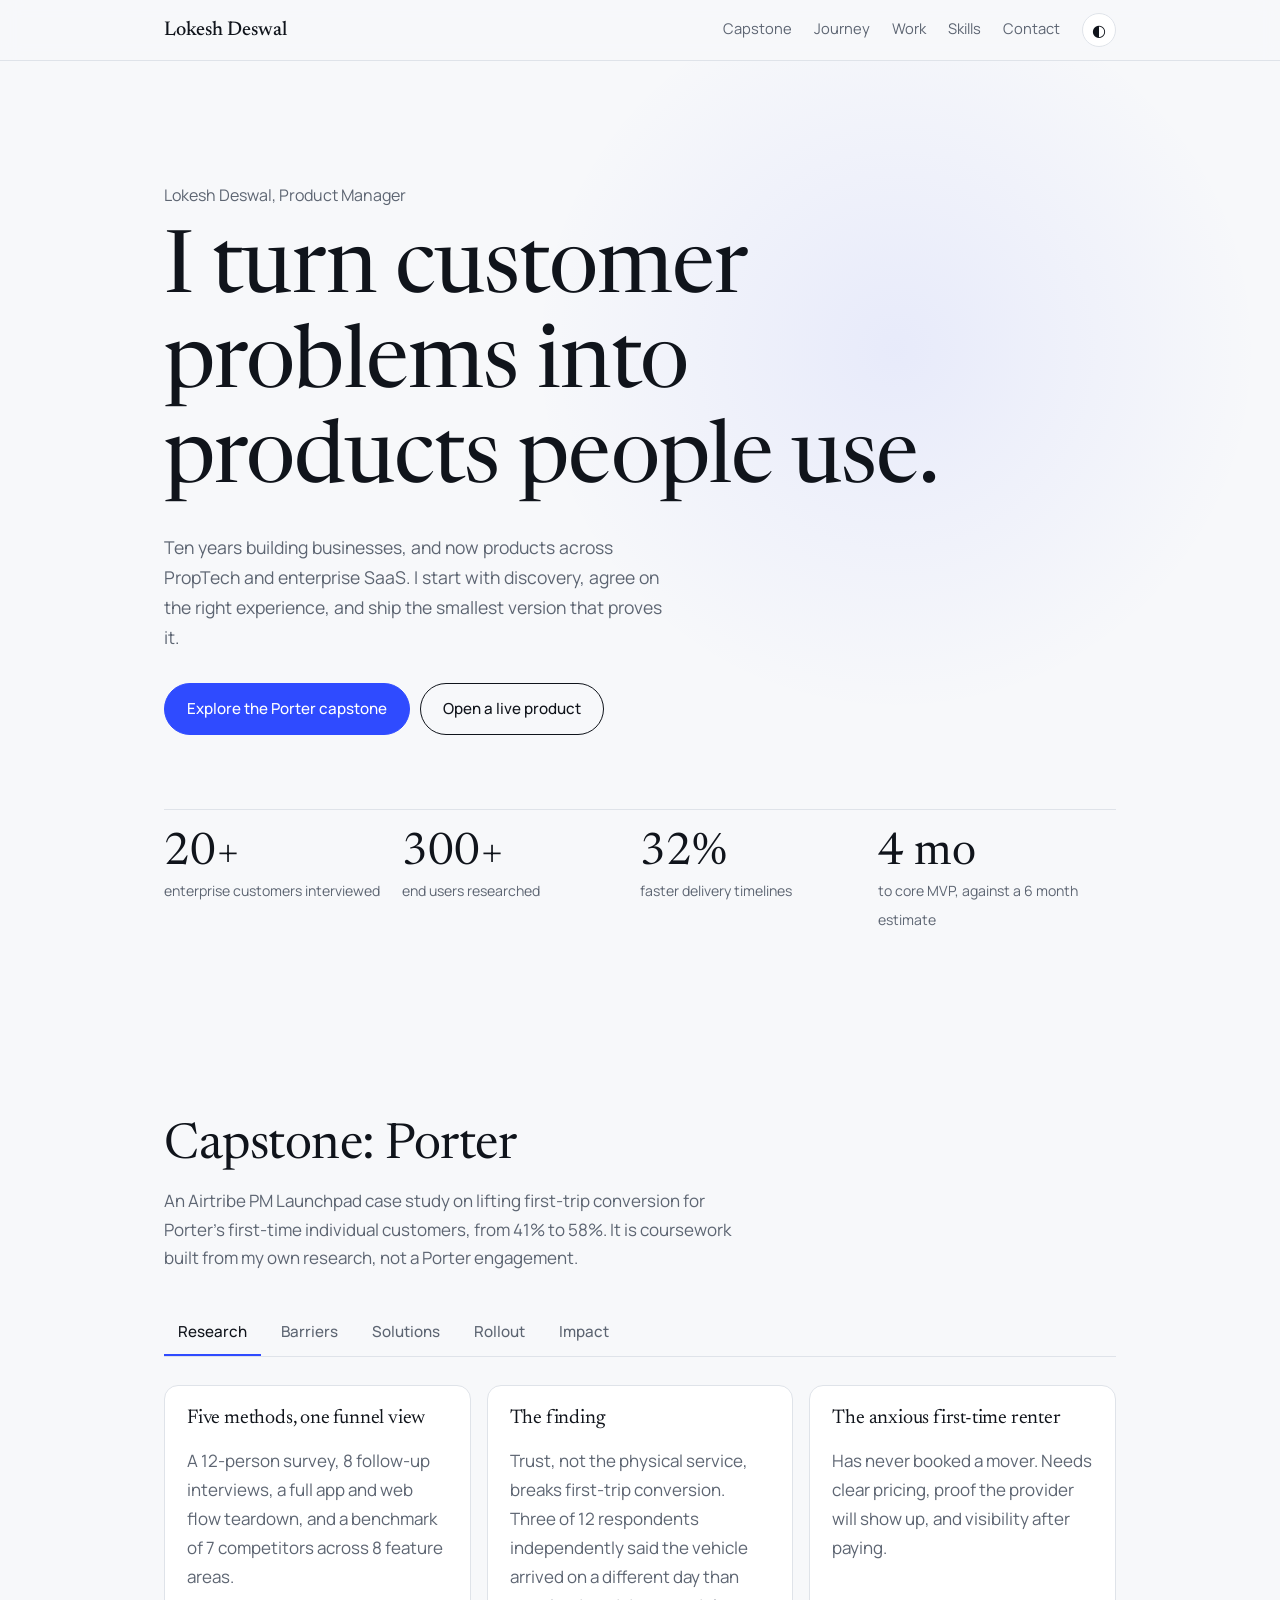
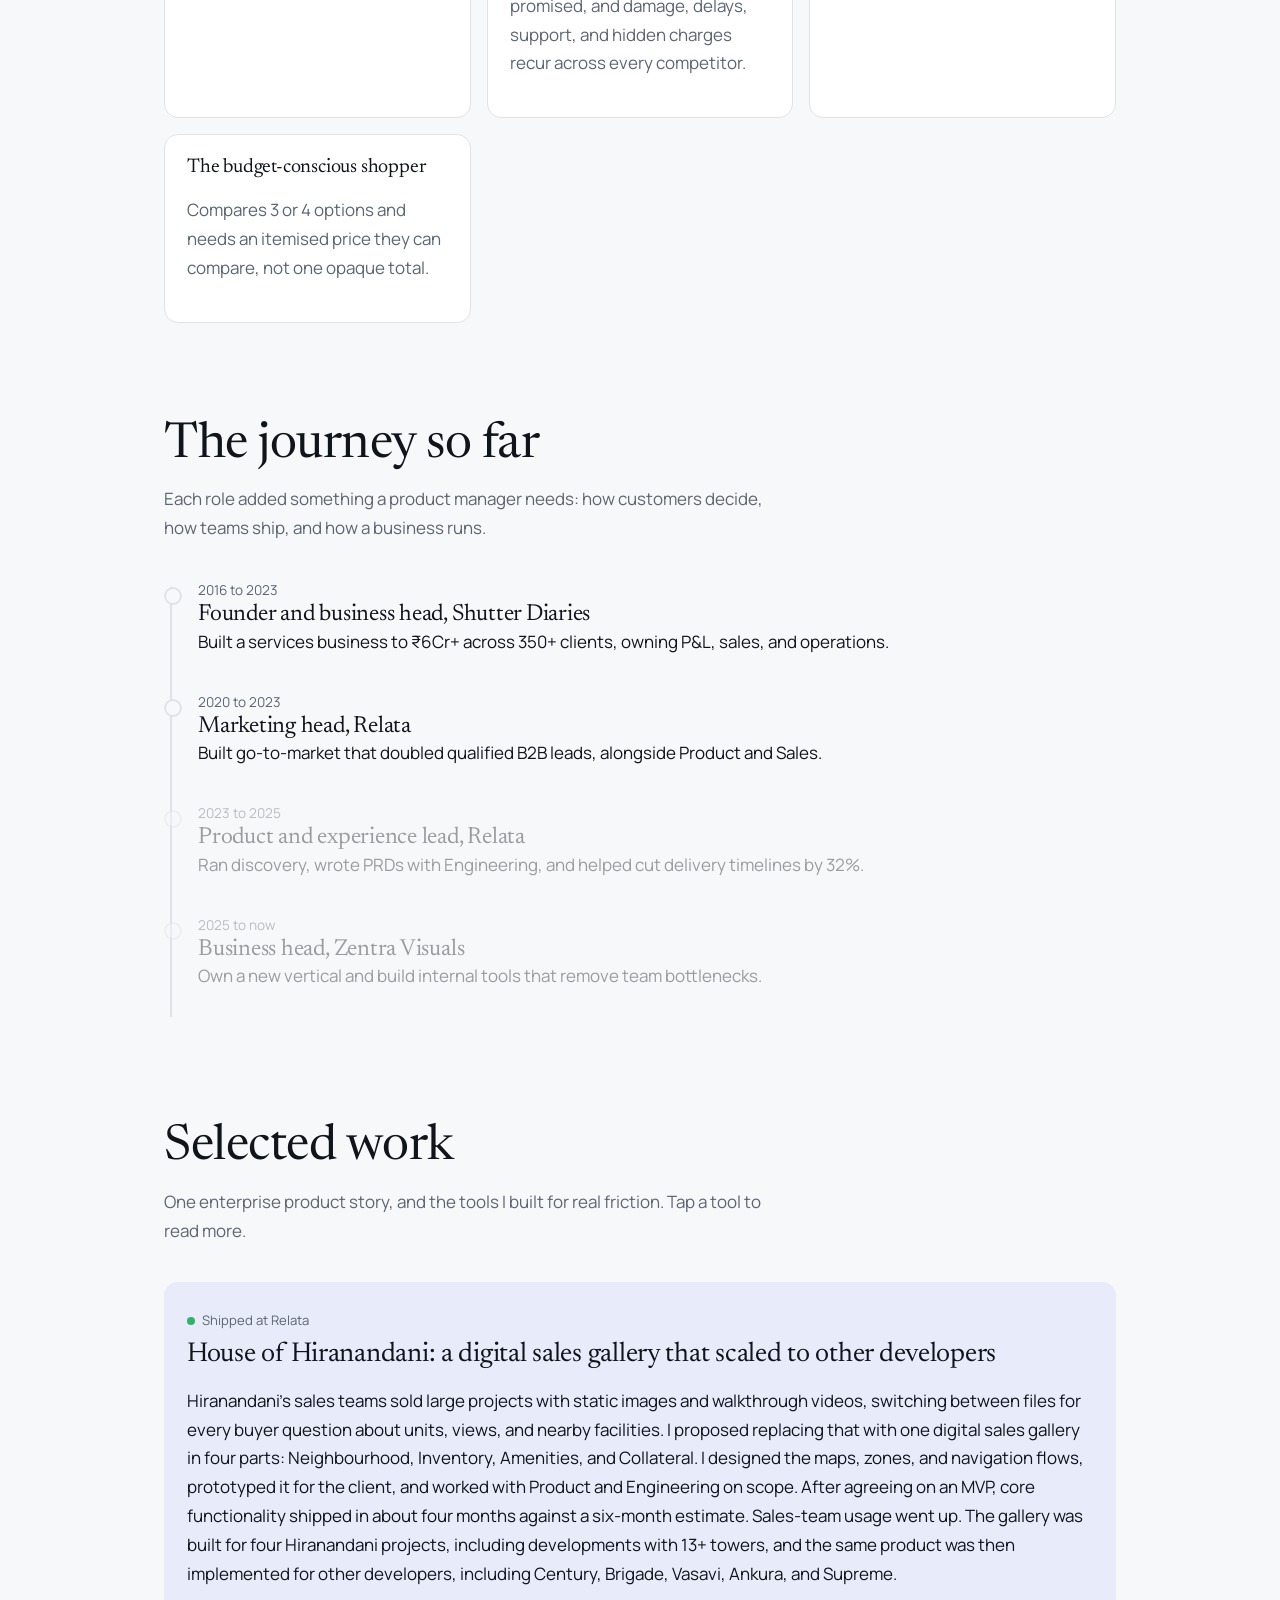
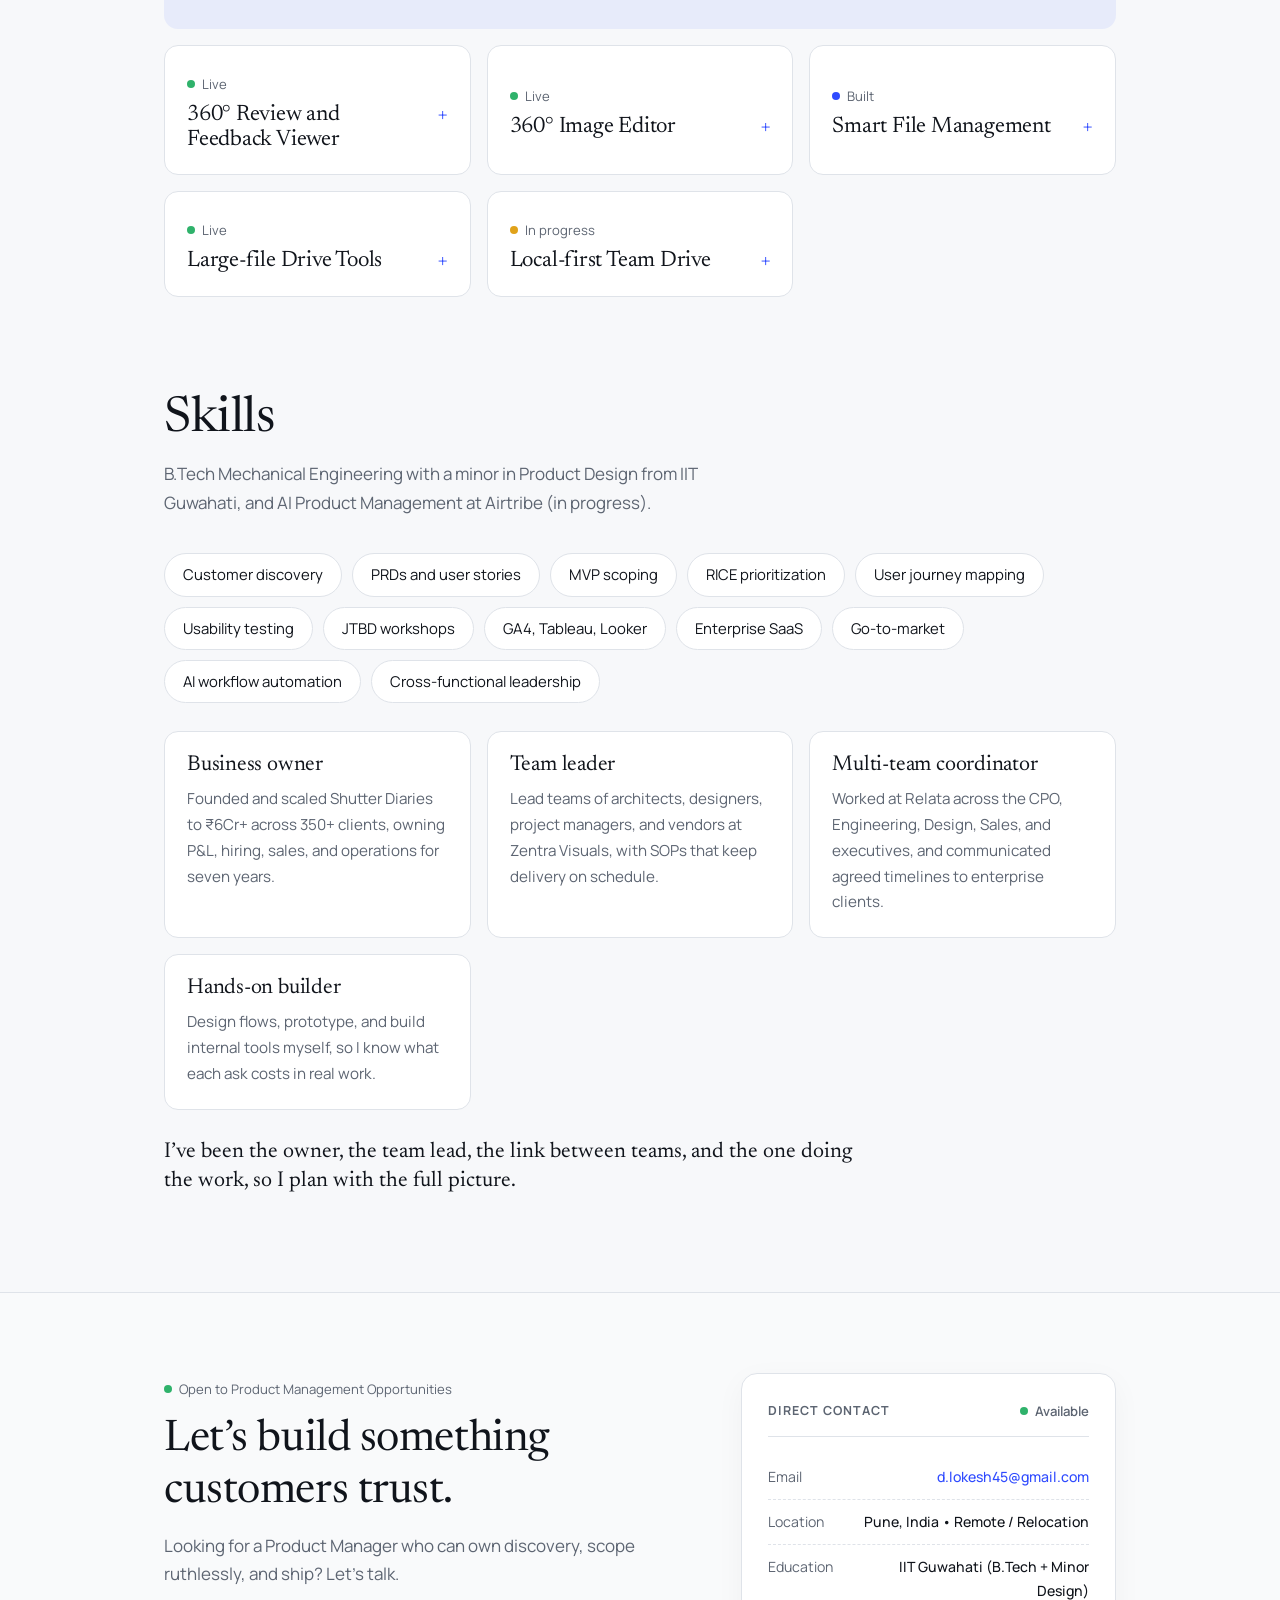
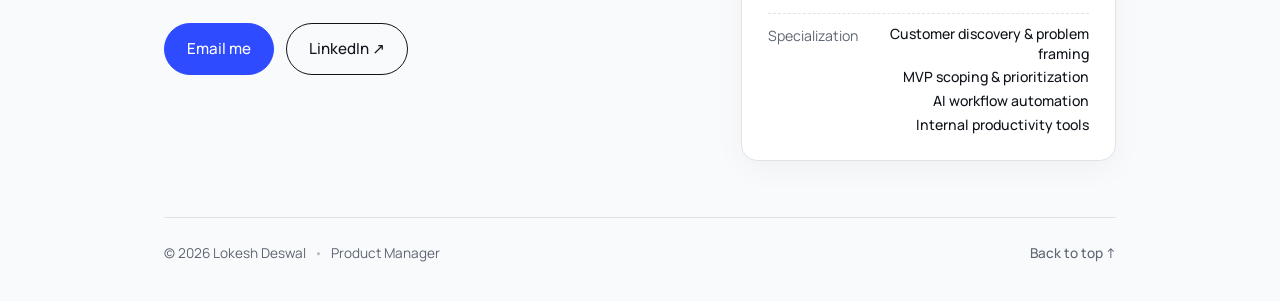
==== commit 07529b24: "Update Specialization in footer contact card" ====
--- a/Lokesh Deswal _ Product Manager.html
+++ b/Lokesh Deswal _ Product Manager.html
@@ -246,9 +246,14 @@
         <span class="contact-label">Education</span>
         <span class="contact-val">IIT Guwahati (B.Tech + Minor Design)</span>
       </div>
-      <div class="contact-row">
+      <div class="contact-row" style="align-items:flex-start">
         <span class="contact-label">Specialization</span>
-        <span class="contact-val">Enterprise SaaS, PropTech, AI Workflows</span>
+        <span class="contact-val" style="display:flex;flex-direction:column;gap:4px;text-align:right;line-height:1.4">
+          <span>Customer discovery &amp; problem framing</span>
+          <span>MVP scoping &amp; prioritization</span>
+          <span>AI workflow automation</span>
+          <span>Internal productivity tools</span>
+        </span>
       </div>
     </div>
   </div>
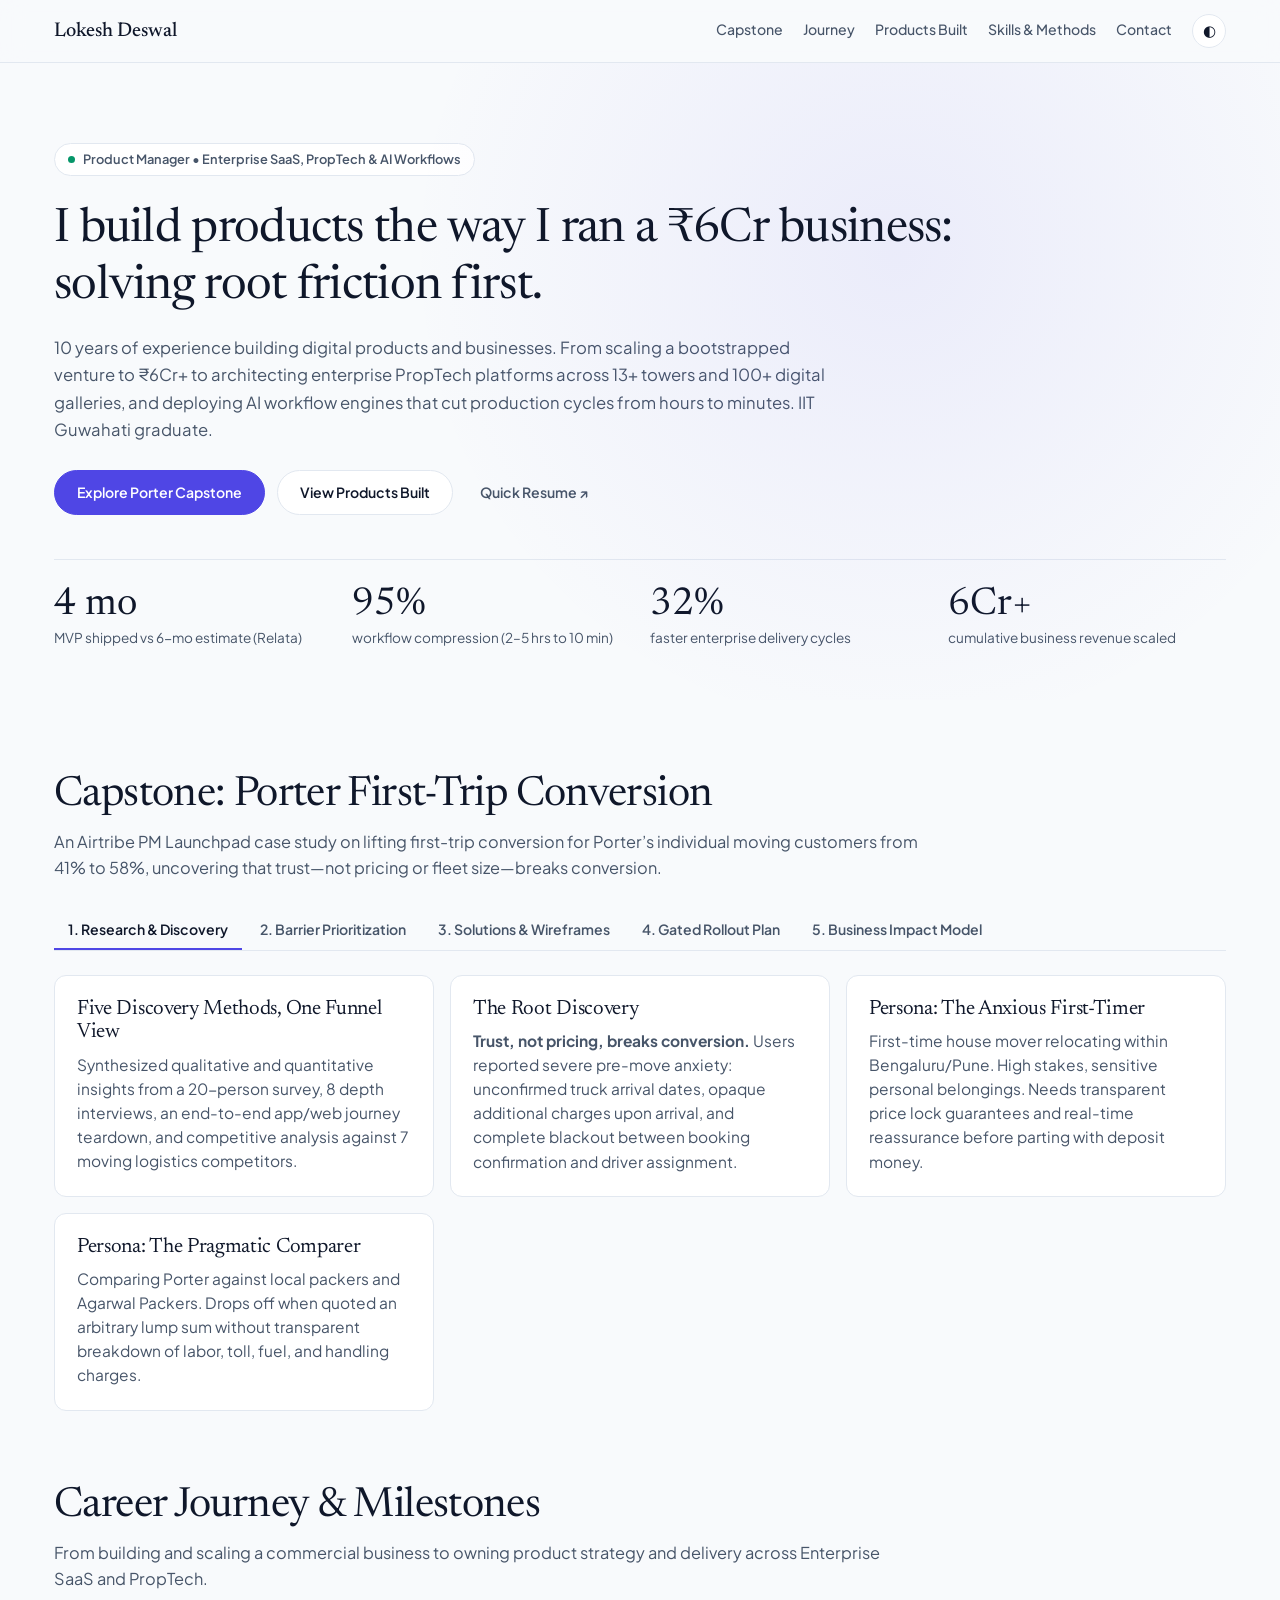
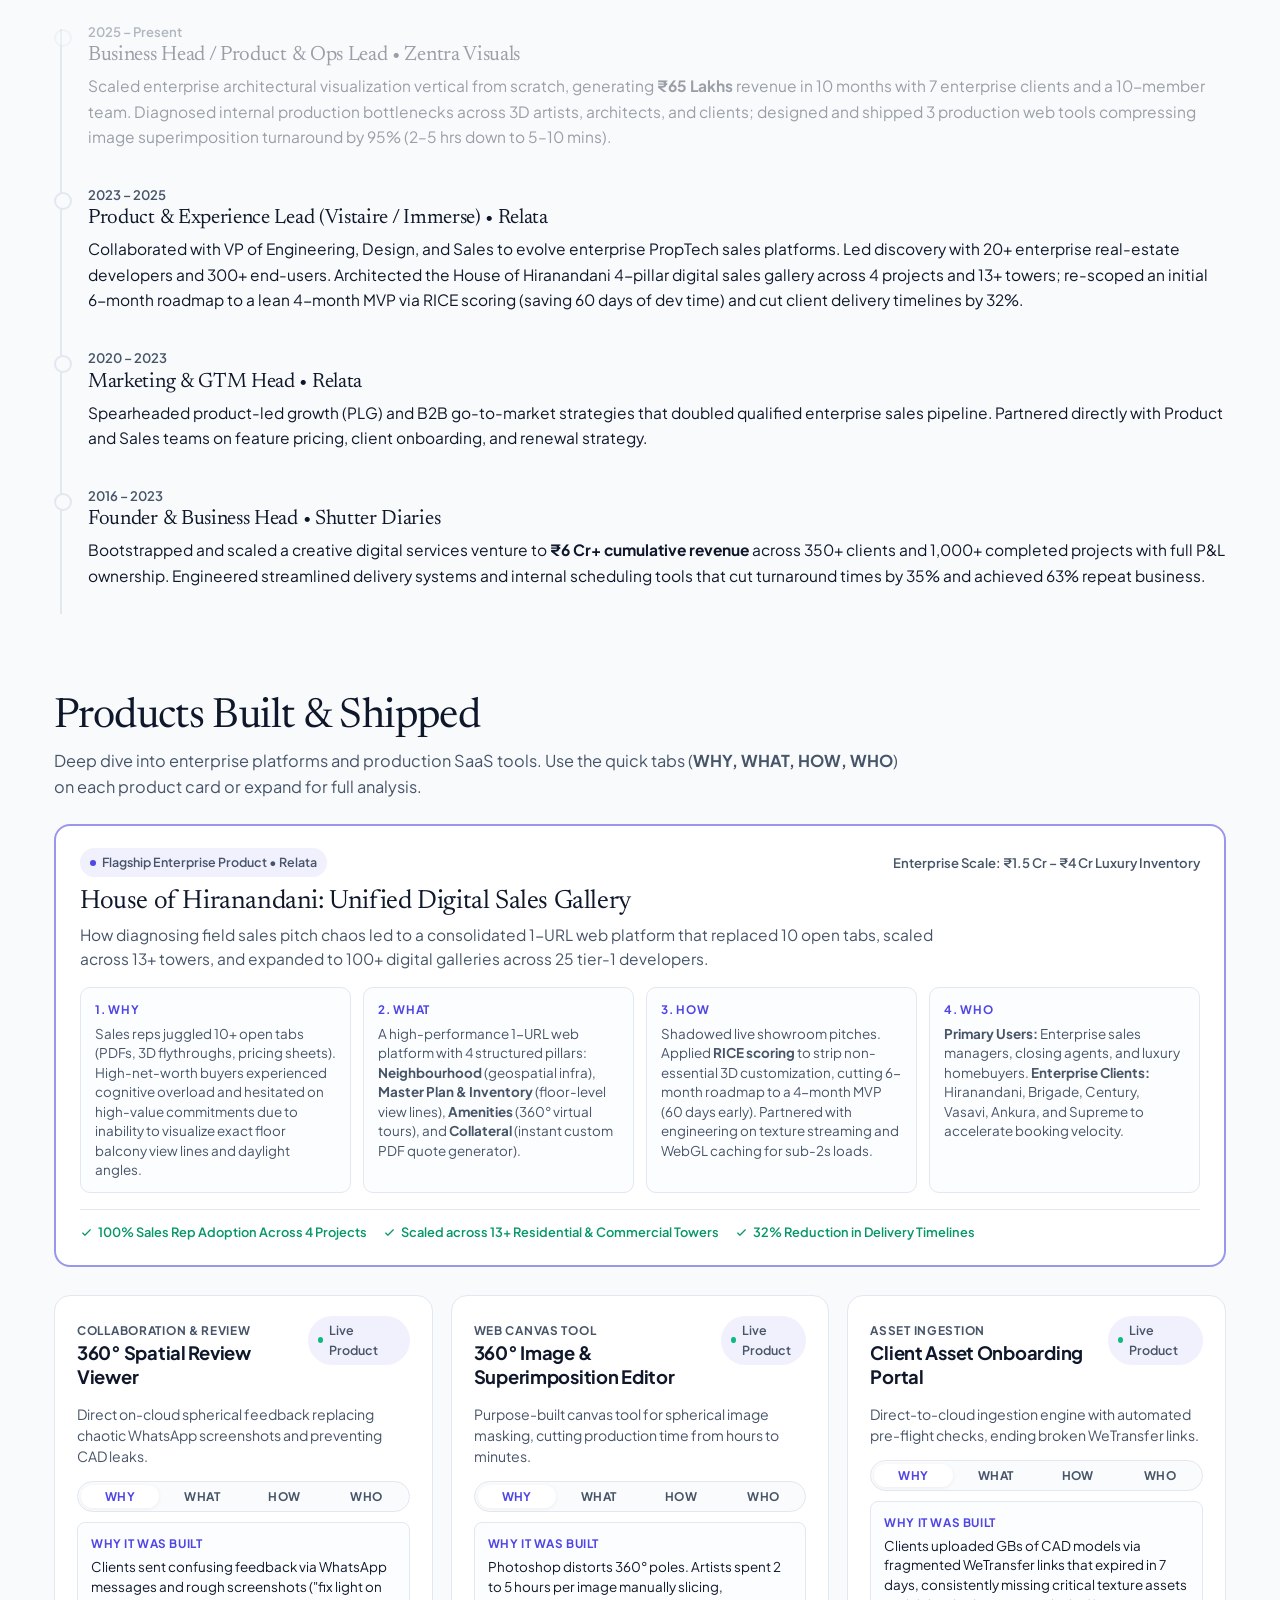
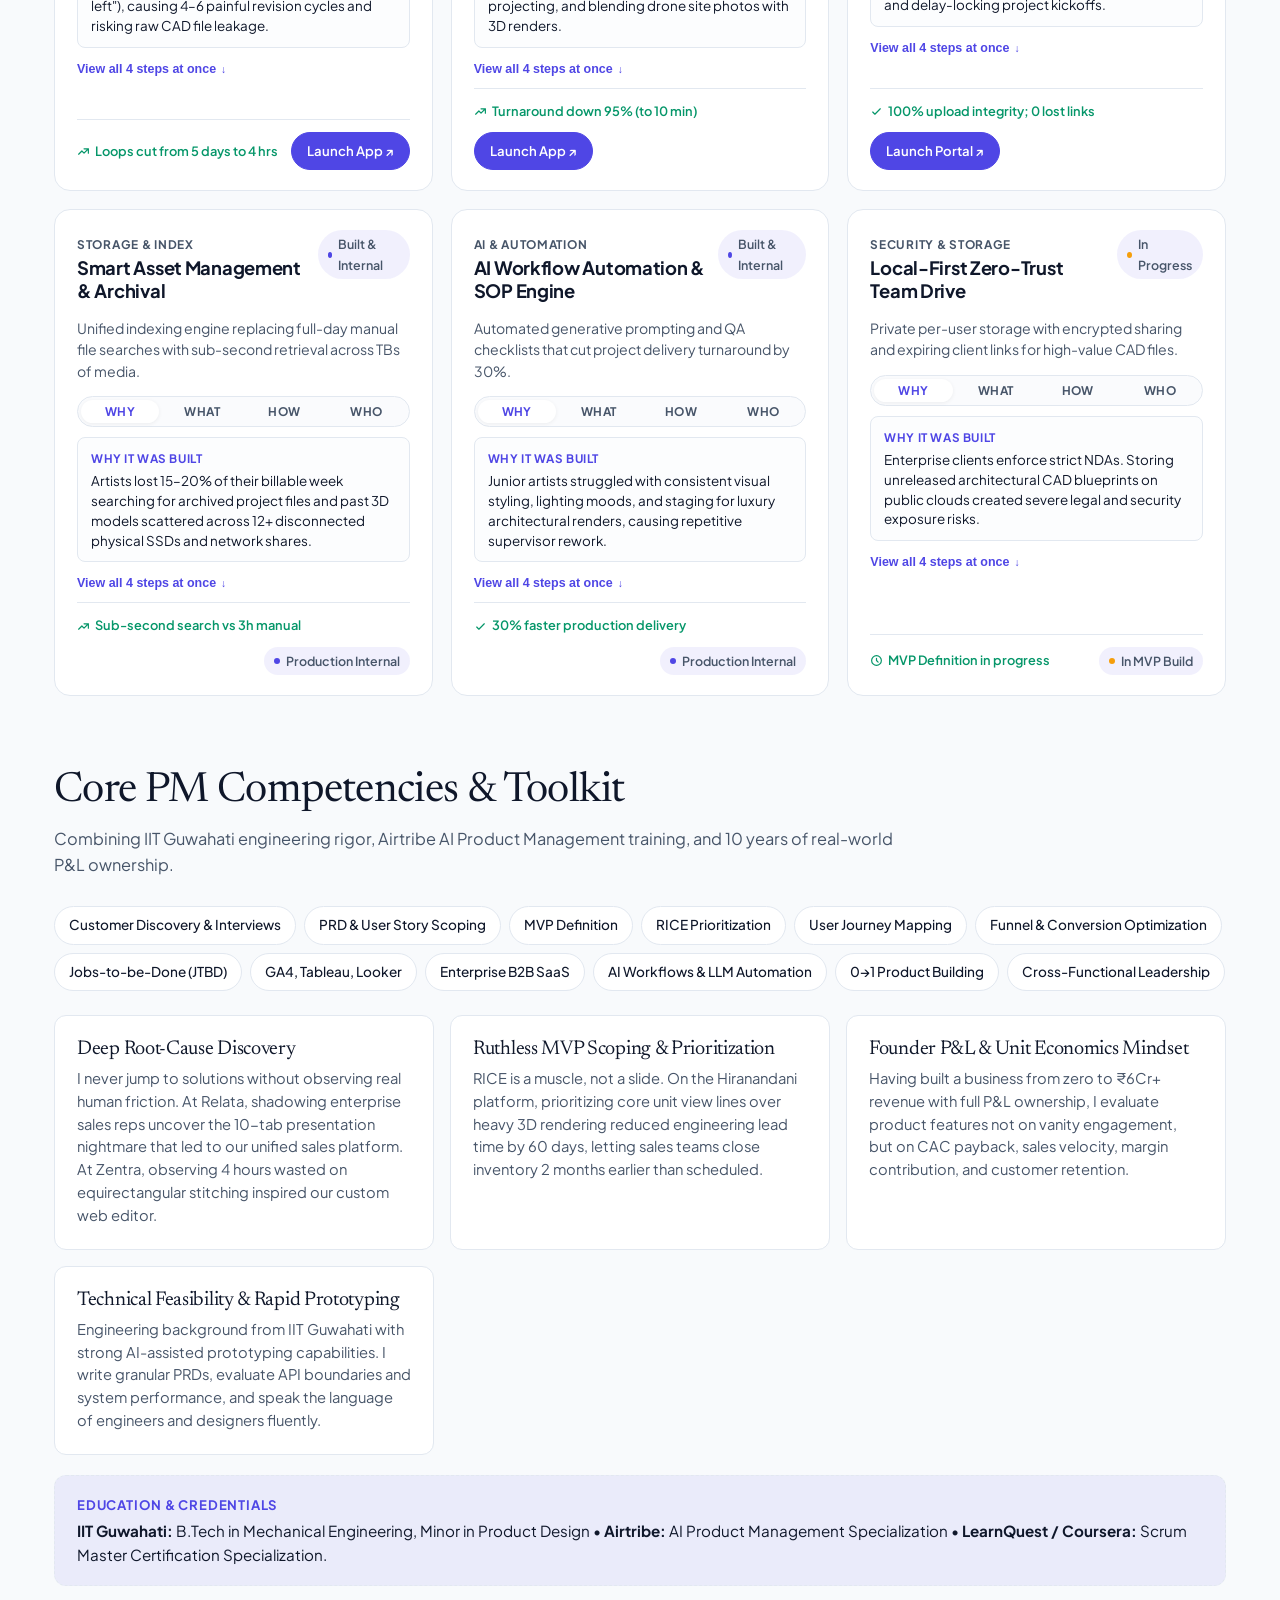
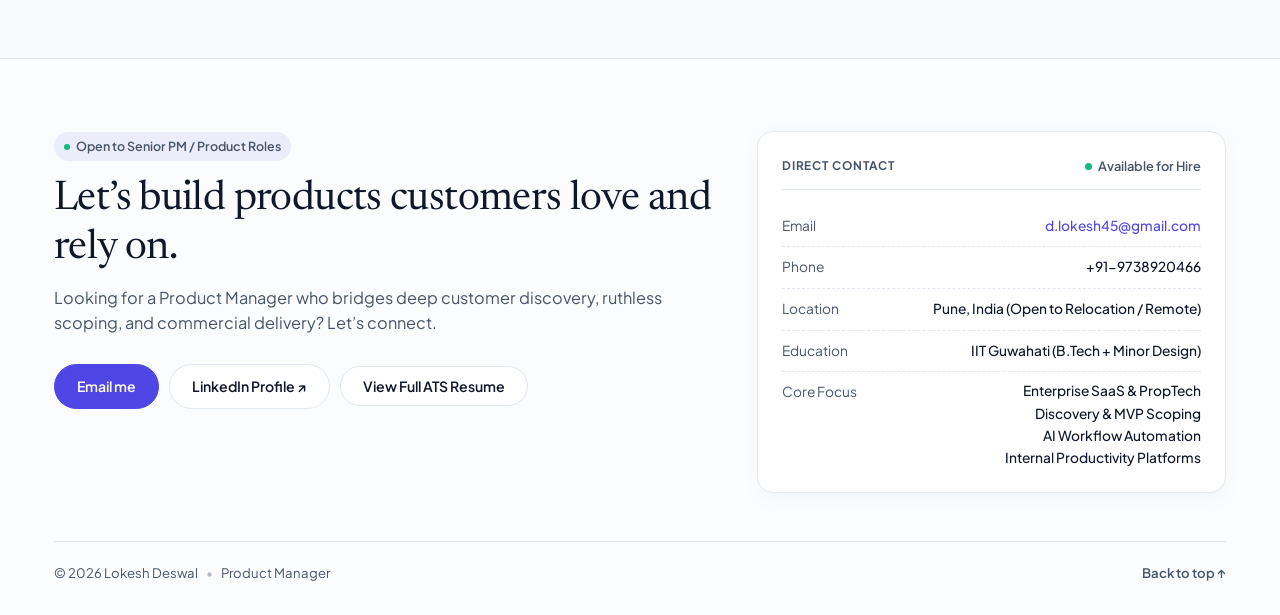
==== commit ccc46269: "feat: integrate GA4 tracking, redesign portfolio UI/UX, and enhance product details with 4-step fram" ====
--- a/Lokesh Deswal _ Product Manager.html
+++ b/Lokesh Deswal _ Product Manager.html
@@ -3,256 +3,860 @@
 <head>
 <meta charset="utf-8">
 <meta name="viewport" content="width=device-width, initial-scale=1, viewport-fit=cover">
-<title>Lokesh Deswal | Product Manager</title>
+<title>Lokesh Deswal | Senior Product Manager & Builder</title>
+<meta name="description" content="Portfolio of Lokesh Deswal — Product Manager with 10+ years across Enterprise SaaS, PropTech, and AI Workflows. IIT Guwahati alumnus.">
+
+<!-- Google tag (gtag.js) - Google Analytics -->
+<script async src="https://www.googletagmanager.com/gtag/js?id=G-7G4LE0TXHR"></script>
+<script>
+  window.dataLayer = window.dataLayer || [];
+  function gtag(){dataLayer.push(arguments);}
+  gtag('js', new Date());
+  gtag('config', 'G-7G4LE0TXHR', {
+    page_title: document.title,
+    page_location: window.location.href,
+    send_page_view: true
+  });
+</script>
+
 <link rel="preconnect" href="https://fonts.googleapis.com">
 <link rel="preconnect" href="https://fonts.gstatic.com" crossorigin>
-<link href="https://fonts.googleapis.com/css2?family=Newsreader:ital,opsz,wght@0,6..72,400;0,6..72,500;1,6..72,400&family=Manrope:wght@400;500;600&display=swap" rel="stylesheet">
+<link href="https://fonts.googleapis.com/css2?family=Newsreader:ital,opsz,wght@0,6..72,400;0,6..72,500;1,6..72,400&family=Plus+Jakarta+Sans:ital,wght@0,400;0,500;0,600;0,700;1,400&display=swap" rel="stylesheet">
 <style>
-:root{--bg:#f7f8fa;--fg:#10141b;--mute:#5d6572;--line:#dfe3e9;--card:#fff;--acc:#2f4bff;--accfg:#fff;--soft:rgba(47,75,255,.08);
-box-sizing:border-box;padding-top:env(safe-area-inset-top,0px);padding-bottom:env(safe-area-inset-bottom,0px)}
-@media (prefers-color-scheme:dark){:root:not([data-theme="light"]){--bg:#0c1016;--fg:#eef1f6;--mute:#98a2b3;--line:#222a36;--card:#131923;--acc:#8ea2ff;--accfg:#0c1016;--soft:rgba(142,162,255,.1)}}
-:root[data-theme="dark"]{--bg:#0c1016;--fg:#eef1f6;--mute:#98a2b3;--line:#222a36;--card:#131923;--acc:#8ea2ff;--accfg:#0c1016;--soft:rgba(142,162,255,.1)}
+:root{
+  --bg: #f8fafc;
+  --fg: #0f172a;
+  --mute: #475569;
+  --subtle: #64748b;
+  --line: #e2e8f0;
+  --card: #ffffff;
+  --card-elevated: #ffffff;
+  --acc: #4f46e5;
+  --acc-hover: #4338ca;
+  --accfg: #ffffff;
+  --soft: rgba(79, 70, 229, 0.08);
+  --success: #059669;
+  --success-bg: rgba(5, 150, 105, 0.08);
+  --radius-sm: 8px;
+  --radius-md: 12px;
+  --radius-lg: 16px;
+  box-sizing: border-box;
+  padding-top: env(safe-area-inset-top, 0px);
+  padding-bottom: env(safe-area-inset-bottom, 0px);
+}
+
+@media (prefers-color-scheme: dark){
+  :root:not([data-theme="light"]){
+    --bg: #090d16;
+    --fg: #f1f5f9;
+    --mute: #94a3b8;
+    --subtle: #64748b;
+    --line: #1e293b;
+    --card: #0f172a;
+    --card-elevated: #131c31;
+    --acc: #6366f1;
+    --acc-hover: #818cf8;
+    --accfg: #090d16;
+    --soft: rgba(99, 102, 241, 0.12);
+    --success: #10b981;
+    --success-bg: rgba(16, 185, 129, 0.12);
+  }
+}
+
+:root[data-theme="dark"]{
+  --bg: #090d16;
+  --fg: #f1f5f9;
+  --mute: #94a3b8;
+  --subtle: #64748b;
+  --line: #1e293b;
+  --card: #0f172a;
+  --card-elevated: #131c31;
+  --acc: #6366f1;
+  --acc-hover: #818cf8;
+  --accfg: #090d16;
+  --soft: rgba(99, 102, 241, 0.12);
+  --success: #10b981;
+  --success-bg: rgba(16, 185, 129, 0.12);
+}
+
 *{box-sizing:border-box}
-html{scroll-behavior:smooth;scroll-padding-top:calc(70px + env(safe-area-inset-top,0px))}
-body{margin:0;background:var(--bg);color:var(--fg);font:400 17px/1.7 Manrope,system-ui,sans-serif;transition:background .4s,color .4s}
-h1,h2,h3{font-family:Newsreader,Georgia,serif;font-weight:400;line-height:1.1;margin:0;letter-spacing:-.01em}
-.wrap{max-width:1000px;margin:0 auto;padding:0 24px}
-section{padding:96px 0}
-h2{font-size:clamp(2rem,5vw,3.1rem);margin-bottom:12px}
-.lead{color:var(--mute);max-width:60ch;margin:0 0 36px}
-#bar{position:fixed;top:0;left:0;height:3px;width:100%;background:var(--acc);transform-origin:0 50%;transform:scaleX(0);z-index:20}
-nav{position:sticky;top:env(safe-area-inset-top,0px);z-index:10;background:color-mix(in srgb,var(--bg) 82%,transparent);backdrop-filter:blur(10px);border-bottom:1px solid var(--line)}
-nav .wrap{display:flex;align-items:center;gap:22px;height:60px;overflow-x:auto;white-space:nowrap}
-nav b{font:500 1.25rem Newsreader,serif;margin-right:auto}
-nav a{color:var(--mute);text-decoration:none;font-size:.92rem;padding:4px 0;border-bottom:2px solid transparent;transition:color .2s,border-color .2s}
+html{scroll-behavior:smooth;scroll-padding-top:calc(74px + env(safe-area-inset-top,0px))}
+body{margin:0;background:var(--bg);color:var(--fg);font:400 15.5px/1.65 'Plus Jakarta Sans',system-ui,sans-serif;transition:background .3s,color .3s;text-rendering:optimizeLegibility;-webkit-font-smoothing:antialiased}
+
+h1,h2,h3{font-family:Newsreader,Georgia,serif;font-weight:400;line-height:1.15;margin:0;letter-spacing:-.015em}
+.wrap{max-width:1220px;margin:0 auto;padding:0 24px}
+section{padding:72px 0}
+h2{font-size:clamp(1.85rem,3.4vw,2.6rem);margin-bottom:10px;color:var(--fg)}
+.lead{color:var(--mute);max-width:72ch;margin:0 0 28px;font-size:1.02rem;line-height:1.6}
+
+#bar{position:fixed;top:0;left:0;height:3px;width:100%;background:linear-gradient(90deg,var(--acc),#818cf8);transform-origin:0 50%;transform:scaleX(0);z-index:90}
+nav{position:sticky;top:env(safe-area-inset-top,0px);z-index:50;background:color-mix(in srgb,var(--bg) 86%,transparent);backdrop-filter:blur(12px);border-bottom:1px solid var(--line)}
+nav .wrap{display:flex;align-items:center;gap:20px;height:62px;overflow-x:auto;white-space:nowrap}
+nav b{font:500 1.25rem Newsreader,serif;margin-right:auto;color:var(--fg);display:inline-flex;align-items:center;gap:8px}
+nav a{color:var(--mute);text-decoration:none;font-size:.88rem;font-weight:500;padding:6px 0;border-bottom:2px solid transparent;transition:color .2s,border-color .2s}
 nav a:hover,nav a.on{color:var(--fg);border-color:var(--acc)}
-#theme{border:1px solid var(--line);background:var(--card);color:var(--fg);border-radius:99px;width:34px;height:34px;cursor:pointer;flex:none;font-size:1rem}
+#theme{border:1px solid var(--line);background:var(--card);color:var(--fg);border-radius:99px;width:34px;height:34px;cursor:pointer;flex:none;font-size:.95rem;display:inline-flex;align-items:center;justify-content:center;transition:background .2s,border-color .2s}
+#theme:hover{border-color:var(--acc)}
 a:focus-visible,button:focus-visible{outline:3px solid var(--acc);outline-offset:2px}
-.hero{position:relative;padding:120px 0 90px;overflow:hidden}
-.hero::before{content:"";position:absolute;inset:0;background:radial-gradient(520px circle at var(--mx,70%) var(--my,30%),var(--soft),transparent 70%);pointer-events:none}
-.hero .wrap{position:relative}
-.hero small{color:var(--mute);font-size:1rem}
-.hero h1{font-size:clamp(2.6rem,8vw,5.4rem);margin:14px 0 24px;max-width:15ch}
-.hero h1 span{display:inline-block;opacity:0;transform:translateY(24px);animation:up .8s cubic-bezier(.2,.7,.2,1) forwards;animation-delay:calc(var(--i)*90ms + 150ms)}
+
+.hero{position:relative;padding:80px 0 52px;overflow:hidden}
+.hero::before{content:"";position:absolute;inset:0;background:radial-gradient(650px circle at var(--mx,70%) var(--my,30%),var(--soft),transparent 75%);pointer-events:none}
+.hero-tagline{display:inline-flex;align-items:center;gap:8px;padding:5px 13px;background:var(--card);border:1px solid var(--line);border-radius:99px;font-size:.8rem;font-weight:600;color:var(--mute);margin-bottom:18px}
+.hero-badge-dot{width:7px;height:7px;border-radius:50%;background:var(--success)}
+.hero h1{font-size:clamp(2rem,3.7vw,3.1rem);margin:8px 0 18px;max-width:34ch;line-height:1.2;font-weight:400}
+.hero h1 span{display:inline-block;opacity:0;transform:translateY(16px);animation:up .75s cubic-bezier(.2,.7,.2,1) forwards;animation-delay:calc(var(--i)*60ms + 100ms)}
 @keyframes up{to{opacity:1;transform:none}}
-.hero p{max-width:46ch;color:var(--mute);font-size:1.1rem;margin:0 0 30px}
-.btn{display:inline-block;padding:12px 22px;border-radius:99px;border:1px solid var(--fg);color:var(--fg);text-decoration:none;font-weight:500;font-size:.95rem;margin:0 10px 10px 0;transition:transform .2s,background .2s,color .2s}
-.btn:hover{transform:translateY(-2px)}
+.hero p{max-width:66ch;color:var(--mute);font-size:1.04rem;margin:0 0 26px;line-height:1.65}
+.hero-actions{display:flex;flex-wrap:wrap;gap:12px;align-items:center;margin-bottom:8px}
+
+.btn{display:inline-flex;align-items:center;justify-content:center;gap:6px;padding:10px 22px;border-radius:99px;border:1px solid var(--line);color:var(--fg);text-decoration:none;font-weight:600;font-size:.88rem;transition:all .2s;cursor:pointer;background:var(--card);font-family:inherit}
+.btn:hover{border-color:var(--fg);transform:translateY(-2px)}
 .btn.main{background:var(--acc);border-color:var(--acc);color:var(--accfg)}
-.stats{display:grid;grid-template-columns:repeat(auto-fit,minmax(170px,1fr));gap:0;margin-top:64px;border-top:1px solid var(--line)}
-.stats div{padding:22px 16px 0 0}
-.stats b{display:block;font:400 2.8rem Newsreader,serif;line-height:1}
-.stats span{color:var(--mute);font-size:.88rem}
-.rv{opacity:0;transform:translateY(18px);transition:opacity .7s ease,transform .7s ease}
+.btn.main:hover{background:var(--acc-hover);border-color:var(--acc-hover)}
+.btn-sm{padding:7px 15px;font-size:.82rem}
+.btn-ghost{background:transparent;border-color:transparent;color:var(--mute);padding:7px 14px}
+.btn-ghost:hover{background:var(--soft);color:var(--fg);transform:none}
+
+.stats{display:grid;grid-template-columns:repeat(auto-fit,minmax(210px,1fr));gap:20px;margin-top:44px;border-top:1px solid var(--line);padding-top:24px}
+.stats div{padding:2px 14px 0 0}
+.stats b{display:block;font:400 2.4rem Newsreader,serif;line-height:1;margin-bottom:4px;color:var(--fg)}
+.stats span{color:var(--mute);font-size:.85rem;line-height:1.42;display:block}
+
+.rv{opacity:0;transform:translateY(18px);transition:opacity .65s ease,transform .65s ease}
 .rv.in{opacity:1;transform:none}
-.card{background:var(--card);border:1px solid var(--line);border-radius:14px;padding:22px;transition:border-color .25s,transform .25s}
-.card:hover{border-color:var(--acc)}
+.card{background:var(--card);border:1px solid var(--line);border-radius:var(--radius-md);padding:22px;transition:border-color .25s,box-shadow .25s}
+.card:hover{border-color:color-mix(in srgb,var(--acc) 60%,var(--line))}
 .grid{display:grid;gap:16px}
-.g2{grid-template-columns:repeat(auto-fit,minmax(290px,1fr))}
+.g2{grid-template-columns:repeat(auto-fit,minmax(310px,1fr))}
+.g3{display:grid;grid-template-columns:repeat(3,1fr);gap:18px}
+
+/* Timeline */
 .tl{position:relative;margin:0;padding:0 0 0 34px;list-style:none}
 .tl::before,.tl::after{content:"";position:absolute;left:6px;top:8px;width:2px;background:var(--line);bottom:8px}
 .tl::after{background:var(--acc);bottom:auto;height:calc((100% - 16px)*var(--p,0))}
-.tl li{position:relative;padding-bottom:34px;opacity:.4;transition:opacity .4s}
+.tl li{position:relative;padding-bottom:34px;opacity:.4;transition:opacity .35s}
 .tl li.on{opacity:1}
-.tl li::before{content:"";position:absolute;left:-34px;top:8px;width:14px;height:14px;border-radius:50%;background:var(--bg);border:2px solid var(--line);transition:all .4s}
+.tl li::before{content:"";position:absolute;left:-34px;top:8px;width:14px;height:14px;border-radius:50%;background:var(--bg);border:2px solid var(--line);transition:all .35s}
 .tl li.on::before{border-color:var(--acc);background:var(--acc)}
-.tl h3{font-size:1.45rem}
-.tl small{color:var(--mute);display:block;font-size:.85rem}
-.feat{margin-top:20px;background:var(--soft);border-color:transparent}
-.feat h3{font-size:1.7rem;margin-bottom:8px}
-.dot{display:inline-flex;align-items:center;gap:7px;font-size:.82rem;color:var(--mute);margin-bottom:8px}
-.dot::before{content:"";width:8px;height:8px;border-radius:50%;background:#2fb26b}
-.dot.wip::before{background:#e0a21a}
+.tl h3{font-size:1.3rem;margin:2px 0 5px}
+.tl small{color:var(--mute);display:block;font-size:.82rem;font-weight:600}
+
+/* Status dots */
+.dot{display:inline-flex;align-items:center;gap:6px;font-size:.78rem;font-weight:600;color:var(--mute);padding:3px 9px;border-radius:99px;background:var(--soft);border:1px solid transparent}
+.dot::before{content:"";width:6px;height:6px;border-radius:50%;background:#10b981}
+.dot.wip::before{background:#f59e0b}
 .dot.built::before{background:var(--acc)}
-.tool{width:100%;text-align:left;font:inherit;color:inherit;cursor:pointer}
-.tool h3{font-size:1.4rem;display:flex;justify-content:space-between;gap:10px}
-.tool h3 i{font-style:normal;color:var(--acc);transition:transform .3s}
-.tool.open h3 i{transform:rotate(45deg)}
-.more{display:grid;grid-template-rows:0fr;transition:grid-template-rows .35s ease}
-.tool.open .more{grid-template-rows:1fr}
-.more>div{overflow:hidden;color:var(--mute);font-size:.95rem}
-.more p{margin:10px 0 0}
-.tabs{display:flex;gap:6px;overflow-x:auto;border-bottom:1px solid var(--line);margin-bottom:28px}
-.tabs button{background:none;border:0;border-bottom:2px solid transparent;color:var(--mute);font:500 .95rem Manrope,sans-serif;padding:12px 14px;cursor:pointer;white-space:nowrap;transition:color .2s}
+
+/* REDESIGNED PRODUCT CARD (Compact & Engaging) */
+.product-card{display:flex;flex-direction:column;background:var(--card);border:1px solid var(--line);border-radius:var(--radius-lg);padding:20px 22px;transition:border-color .25s,box-shadow .25s}
+.product-card:hover{border-color:color-mix(in srgb,var(--acc) 75%,var(--line));box-shadow:0 8px 24px rgba(0,0,0,.04)}
+.product-head{display:flex;justify-content:space-between;align-items:flex-start;gap:10px;margin-bottom:10px}
+.product-kicker{font-size:.74rem;text-transform:uppercase;letter-spacing:.06em;font-weight:700;color:var(--mute)}
+.product-title{font-family:'Plus Jakarta Sans',sans-serif;font-weight:700;font-size:1.15rem;line-height:1.3;margin:0 0 5px;color:var(--fg)}
+.product-summary{color:var(--mute);font-size:.88rem;line-height:1.5;margin:0 0 14px}
+
+/* Mini Tab Strip for WHY / WHAT / HOW / WHO within each card */
+.card-nav-strip{display:flex;gap:4px;background:color-mix(in srgb,var(--bg) 75%,var(--card));padding:3px;border-radius:99px;border:1px solid var(--line);margin-bottom:10px}
+.card-nav-btn{flex:1;background:none;border:none;border-radius:99px;padding:4px 8px;font:700 .74rem 'Plus Jakarta Sans',sans-serif;text-transform:uppercase;letter-spacing:.04em;color:var(--mute);cursor:pointer;transition:all .18s;text-align:center}
+.card-nav-btn.active{background:var(--card);color:var(--acc);box-shadow:0 1px 4px rgba(0,0,0,.06)}
+
+/* Content box showing active 4-step tab */
+.card-tab-display{background:color-mix(in srgb,var(--bg) 40%,var(--card));border:1px solid var(--line);border-radius:var(--radius-sm);padding:11px 13px;min-height:92px;display:flex;flex-direction:column;justify-content:center;margin-bottom:14px;transition:all .2s ease}
+.card-tab-lead{font-size:.73rem;font-weight:700;text-transform:uppercase;letter-spacing:.05em;color:var(--acc);margin-bottom:3px;display:flex;align-items:center;gap:4px}
+.card-tab-text{color:var(--fg);font-size:.84rem;line-height:1.48;margin:0}
+
+/* Expandable Full 4-Step Accordion */
+.toggle-accordion{display:inline-flex;align-items:center;gap:5px;font-size:.78rem;font-weight:600;color:var(--acc);background:none;border:none;padding:0;cursor:pointer;margin-bottom:12px;transition:opacity .2s}
+.toggle-accordion:hover{opacity:.8}
+.accordion-content{display:none;padding-top:8px;border-top:1px dashed var(--line);margin-bottom:14px}
+.accordion-content.show{display:grid;gap:8px}
+.acc-row{display:grid;grid-template-columns:54px 1fr;gap:8px;font-size:.81rem;line-height:1.45}
+.acc-tag{font-weight:700;color:var(--acc);text-transform:uppercase;font-size:.72rem}
+.acc-desc{color:var(--mute)}
+
+.product-footer{display:flex;justify-content:space-between;align-items:center;margin-top:auto;padding-top:12px;border-top:1px solid var(--line);gap:10px;flex-wrap:wrap}
+.metric-badge{font-size:.8rem;font-weight:600;color:var(--success);display:inline-flex;align-items:center;gap:5px}
+.metric-badge svg{width:13px;height:13px;stroke-width:2.2}
+
+/* Flagship Accordion / Grid */
+.flagship-grid{display:grid;grid-template-columns:repeat(auto-fit,minmax(240px,1fr));gap:12px;margin:16px 0}
+.flagship-pill{background:color-mix(in srgb,var(--bg) 50%,var(--card));border:1px solid var(--line);border-radius:10px;padding:12px 14px}
+.flagship-pill-tag{font-size:.73rem;font-weight:700;text-transform:uppercase;letter-spacing:.06em;color:var(--acc);margin-bottom:4px}
+.flagship-pill-text{font-size:.84rem;color:var(--mute);line-height:1.45;margin:0}
+
+/* Tabs */
+.tabs{display:flex;gap:4px;overflow-x:auto;border-bottom:1px solid var(--line);margin-bottom:24px;-webkit-overflow-scrolling:touch}
+.tabs button{background:none;border:0;border-bottom:2px solid transparent;color:var(--mute);font:600 .88rem 'Plus Jakarta Sans',sans-serif;padding:10px 14px;cursor:pointer;white-space:nowrap;transition:color .2s}
 .tabs button[aria-selected="true"]{color:var(--fg);border-color:var(--acc)}
-.panel{animation:fade .45s ease}
+.panel{animation:fade .35s ease}
 .panel[hidden]{display:none}
-@keyframes fade{from{opacity:0;transform:translateY(10px)}to{opacity:1;transform:none}}
-.bars{display:grid;gap:10px;margin:6px 0 20px}
-.bar{display:grid;grid-template-columns:minmax(150px,250px) 1fr 48px;gap:12px;align-items:center;font-size:.9rem}
-.bar i{display:block;height:14px;border-radius:99px;background:var(--line);overflow:hidden}
-.bar b{display:block;height:100%;width:0;border-radius:99px;background:var(--mute);transition:width 1.1s cubic-bezier(.2,.7,.2,1)}
+@keyframes fade{from{opacity:0;transform:translateY(6px)}to{opacity:1;transform:none}}
+
+/* Capstone Bar graph */
+.bars{display:grid;gap:10px;margin:12px 0 20px}
+.bar{display:grid;grid-template-columns:minmax(150px,240px) 1fr 50px;gap:12px;align-items:center;font-size:.86rem}
+.bar i{display:block;height:11px;border-radius:99px;background:var(--line);overflow:hidden}
+.bar b{display:block;height:100%;width:0;border-radius:99px;background:var(--mute);transition:width 1s cubic-bezier(.2,.7,.2,1)}
 .bar.top b{background:var(--acc)}
-.bar span:last-child{text-align:right;color:var(--mute)}
-.chipset{display:flex;flex-wrap:wrap;gap:8px;margin-bottom:18px}
-.chipset button{border:1px solid var(--line);background:var(--card);color:var(--fg);border-radius:99px;padding:8px 16px;font:500 .9rem Manrope,sans-serif;cursor:pointer;transition:all .2s}
+.bar span:last-child{text-align:right;color:var(--mute);font-weight:600;font-variant-numeric:tabular-nums}
+
+.chipset{display:flex;flex-wrap:wrap;gap:8px;margin-bottom:16px}
+.chipset button{border:1px solid var(--line);background:var(--card);color:var(--fg);border-radius:99px;padding:6px 14px;font:600 .82rem 'Plus Jakarta Sans',sans-serif;cursor:pointer;transition:all .2s}
 .chipset button[aria-pressed="true"]{background:var(--acc);border-color:var(--acc);color:var(--accfg)}
-.ba{display:grid;grid-template-columns:1fr 1fr;gap:16px}
-.ba .card:last-child{border-color:var(--acc)}
-.ba h3{font-size:1.1rem;color:var(--mute);margin-bottom:6px;font-family:Manrope,sans-serif;font-weight:600}
-.calc label{display:grid;grid-template-columns:150px 1fr 90px;gap:12px;align-items:center;margin:12px 0;font-size:.92rem}
-.calc output{text-align:right;font-weight:600}
+.ba{display:grid;grid-template-columns:1fr 1fr;gap:14px}
+.ba .card:last-child{border-color:var(--acc);background:color-mix(in srgb,var(--card) 95%,var(--acc))}
+.ba h3{font-size:1rem;color:var(--fg);margin-bottom:6px;font-family:'Plus Jakarta Sans',sans-serif;font-weight:700}
+
+/* Calculator */
+.calc label{display:grid;grid-template-columns:160px 1fr 90px;gap:10px;align-items:center;margin:12px 0;font-size:.88rem}
+.calc output{text-align:right;font-weight:700;font-variant-numeric:tabular-nums}
 input[type=range]{width:100%;accent-color:var(--acc)}
-.res{display:grid;grid-template-columns:repeat(auto-fit,minmax(180px,1fr));gap:16px;margin-top:22px}
-.res b{display:block;font:400 2.3rem Newsreader,serif;color:var(--acc)}
-.res span{color:var(--mute);font-size:.85rem}
-.note{font-size:.88rem;color:var(--mute);margin-top:22px}
-.chips{display:flex;flex-wrap:wrap;gap:10px}
-.chips span{border:1px solid var(--line);background:var(--card);border-radius:99px;padding:8px 18px;font-size:.93rem;transition:all .2s;cursor:default}
-.chips span:hover{background:var(--acc);color:var(--accfg);border-color:var(--acc);transform:translateY(-3px)}
-footer{padding:80px 0 36px;border-top:1px solid var(--line);position:relative;background:color-mix(in srgb,var(--card) 25%,var(--bg))}
-.footer-grid{display:grid;grid-template-columns:1.2fr .85fr;gap:48px;align-items:start}
-footer h2{font-size:clamp(1.95rem,3.4vw,2.95rem);max-width:32ch;line-height:1.2;text-wrap:balance;margin-bottom:0}
-footer .lead{max-width:52ch;text-wrap:pretty;line-height:1.6}
-.footer-actions{display:flex;flex-wrap:wrap;gap:12px;align-items:center;margin-top:28px}
-.footer-actions .btn{margin:0}
-.footer-card{background:var(--card);border:1px solid var(--line);border-radius:16px;padding:26px;box-shadow:0 8px 30px rgba(0,0,0,.04)}
-.contact-header{display:flex;justify-content:space-between;align-items:center;margin-bottom:18px;padding-bottom:14px;border-bottom:1px solid var(--line)}
-.contact-kicker{font-size:.78rem;text-transform:uppercase;letter-spacing:.08em;font-weight:700;color:var(--mute)}
-.status-indicator{display:inline-flex;align-items:center;gap:7px;font-size:.82rem;color:var(--mute);font-weight:600}
-.pulse-dot{display:inline-block;width:8px;height:8px;border-radius:50%;background:#2fb26b;box-shadow:0 0 0 0 rgba(47,178,107,.5);animation:pulse 2s infinite}
-@keyframes pulse{0%{box-shadow:0 0 0 0 rgba(47,178,107,.5)}70%{box-shadow:0 0 0 6px rgba(47,178,107,0)}100%{box-shadow:0 0 0 0 rgba(47,178,107,0)}}
-.contact-row{display:flex;justify-content:space-between;align-items:baseline;padding:10px 0;border-bottom:1px dashed var(--line);font-size:.88rem;gap:14px}
+.res{display:grid;grid-template-columns:repeat(auto-fit,minmax(170px,1fr));gap:14px;margin-top:20px;padding-top:18px;border-top:1px solid var(--line)}
+.res b{display:block;font:400 2.1rem Newsreader,serif;color:var(--acc);margin-bottom:2px}
+.res span{color:var(--mute);font-size:.82rem}
+.note{font-size:.84rem;color:var(--mute);margin-top:18px;line-height:1.55}
+
+/* Skills Chips */
+.chips{display:flex;flex-wrap:wrap;gap:8px}
+.chips span{border:1px solid var(--line);background:var(--card);border-radius:99px;padding:7px 14px;font-size:.85rem;font-weight:500;transition:all .2s;cursor:default}
+.chips span:hover{background:var(--acc);color:var(--accfg);border-color:var(--acc);transform:translateY(-2px)}
+
+/* Footer */
+footer{padding:72px 0 32px;border-top:1px solid var(--line);position:relative;background:color-mix(in srgb,var(--card) 30%,var(--bg))}
+.footer-grid{display:grid;grid-template-columns:1.2fr .85fr;gap:40px;align-items:start}
+footer h2{font-size:clamp(1.9rem,3.2vw,2.8rem);max-width:32ch;line-height:1.2;margin-bottom:0}
+footer .lead{max-width:52ch;line-height:1.55}
+.footer-actions{display:flex;flex-wrap:wrap;gap:10px;align-items:center;margin-top:24px}
+.footer-card{background:var(--card);border:1px solid var(--line);border-radius:var(--radius-lg);padding:24px;box-shadow:0 6px 24px rgba(0,0,0,.03)}
+.contact-header{display:flex;justify-content:space-between;align-items:center;margin-bottom:16px;padding-bottom:12px;border-bottom:1px solid var(--line)}
+.contact-kicker{font-size:.74rem;text-transform:uppercase;letter-spacing:.08em;font-weight:700;color:var(--mute)}
+.status-indicator{display:inline-flex;align-items:center;gap:6px;font-size:.8rem;color:var(--mute);font-weight:600}
+.pulse-dot{display:inline-block;width:7px;height:7px;border-radius:50%;background:#10b981;box-shadow:0 0 0 0 rgba(16,185,129,.5);animation:pulse 2s infinite}
+@keyframes pulse{0%{box-shadow:0 0 0 0 rgba(16,185,129,.5)}70%{box-shadow:0 0 0 6px rgba(16,185,129,0)}100%{box-shadow:0 0 0 0 rgba(16,185,129,0)}}
+.contact-row{display:flex;justify-content:space-between;align-items:baseline;padding:9px 0;border-bottom:1px dashed var(--line);font-size:.86rem;gap:12px}
 .contact-row:last-child{border-bottom:0;padding-bottom:0}
 .contact-label{color:var(--mute);flex-shrink:0}
 .contact-val{color:var(--fg);font-weight:500;text-align:right}
 .contact-val a,.contact-row a.contact-val{color:var(--acc);text-decoration:none;transition:opacity .2s}
 .contact-val a:hover,.contact-row a.contact-val:hover{opacity:.8;text-decoration:underline}
-.footer-bottom{margin-top:56px;padding-top:24px;border-top:1px solid var(--line);display:flex;justify-content:space-between;align-items:center;font-size:.85rem;color:var(--mute);flex-wrap:wrap;gap:12px}
+.footer-bottom{margin-top:48px;padding-top:20px;border-top:1px solid var(--line);display:flex;justify-content:space-between;align-items:center;font-size:.82rem;color:var(--mute);flex-wrap:wrap;gap:12px}
 .footer-meta{display:flex;align-items:center;gap:8px}
 .meta-sep{opacity:.4}
-.back-to-top{color:var(--mute);text-decoration:none;font-weight:500;transition:color .2s;display:inline-flex;align-items:center;gap:4px}
+.back-to-top{color:var(--mute);text-decoration:none;font-weight:600;display:inline-flex;align-items:center;gap:4px;transition:color .2s}
 .back-to-top:hover{color:var(--acc)}
-@media (max-width:860px){.footer-grid{grid-template-columns:1fr;gap:36px}}
-@media (max-width:700px){.ba{grid-template-columns:1fr}.calc label{grid-template-columns:1fr 1fr}.calc input{grid-column:1/-1;order:3}.bar{grid-template-columns:1fr 1fr 44px}section{padding:70px 0}}
-@media (prefers-reduced-motion:reduce){*{animation:none!important;transition:none!important}.rv,.hero h1 span{opacity:1;transform:none}html{scroll-behavior:auto}}
+
+/* Modal & ATS */
+.modal-overlay{position:fixed;inset:0;background:rgba(0,0,0,.65);backdrop-filter:blur(6px);-webkit-backdrop-filter:blur(6px);z-index:100;display:flex;align-items:center;justify-content:center;padding:16px;opacity:0;visibility:hidden;transition:opacity .25s ease,visibility .25s ease}
+.modal-overlay.open{opacity:1;visibility:visible}
+.modal-card{background:var(--card);border:1px solid var(--line);border-radius:16px;width:100%;max-width:880px;max-height:90vh;display:flex;flex-direction:column;box-shadow:0 24px 60px rgba(0,0,0,.35);transform:translateY(16px);transition:transform .25s cubic-bezier(.16,1,.3,1);overflow:hidden}
+.modal-overlay.open .modal-card{transform:translateY(0)}
+.modal-header{padding:14px 20px;border-bottom:1px solid var(--line);display:flex;align-items:center;justify-content:space-between;gap:10px;background:var(--card);flex-wrap:wrap}
+.modal-header h3{font:500 1.2rem Newsreader,serif;margin:0}
+.modal-actions{display:flex;align-items:center;gap:8px}
+.modal-body{padding:24px 28px;overflow-y:auto;font-size:.92rem;line-height:1.65;color:var(--fg)}
+.modal-close{border:1px solid var(--line);background:var(--card);color:var(--fg);border-radius:99px;width:32px;height:32px;cursor:pointer;font-size:1rem;display:inline-flex;align-items:center;justify-content:center;transition:background .2s}
+.modal-close:hover{background:var(--line)}
+.ats-doc h1{font:700 1.65rem Newsreader,Georgia,serif;letter-spacing:-.01em;margin:0 0 4px}
+.ats-subtitle{color:var(--acc);font-weight:600;font-size:1rem;margin-bottom:6px}
+.ats-meta{color:var(--mute);font-size:.85rem;margin-bottom:18px;padding-bottom:12px;border-bottom:1px solid var(--line)}
+.ats-sec{font-family:'Plus Jakarta Sans',sans-serif;font-size:.78rem;font-weight:700;text-transform:uppercase;letter-spacing:.08em;color:var(--mute);margin:20px 0 8px;padding-bottom:4px;border-bottom:1px solid var(--line)}
+.ats-role{display:flex;justify-content:space-between;align-items:baseline;font-weight:600;margin-top:12px}
+.ats-role span:last-child{color:var(--mute);font-size:.84rem;font-weight:400}
+.ats-company{color:var(--acc);font-weight:600;font-size:.88rem;margin-bottom:5px}
+.ats-list{margin:6px 0 14px 18px;padding:0}
+.ats-list li{margin-bottom:5px;color:var(--fg);font-size:.88rem}
+.toast{position:fixed;bottom:20px;left:50%;transform:translateX(-50%) translateY(30px);background:var(--fg);color:var(--bg);padding:9px 18px;border-radius:99px;font-size:.85rem;font-weight:600;opacity:0;visibility:hidden;transition:all .3s ease;z-index:120;box-shadow:0 8px 24px rgba(0,0,0,.25)}
+.toast.show{transform:translateX(-50%) translateY(0);opacity:1;visibility:visible}
+
+/* RESPONSIVE OPTIMIZATIONS (TABLET & MOBILE) */
+@media (max-width:1080px){
+  .wrap{padding:0 20px}
+  .g3{grid-template-columns:repeat(2,1fr);gap:16px}
+}
+@media (max-width:768px){
+  .footer-grid{grid-template-columns:1fr;gap:32px}
+  .wrap{padding:0 16px}
+  section{padding:54px 0}
+  .hero{padding:58px 0 36px}
+  .hero h1{font-size:1.85rem}
+  .stats{grid-template-columns:1fr 1fr;gap:14px;margin-top:30px}
+}
+@media (max-width:640px){
+  .wrap{padding:0 14px}
+  .g3{grid-template-columns:1fr}
+  .hero h1{max-width:100%}
+  .ba{grid-template-columns:1fr}
+  .calc label{grid-template-columns:1fr 1fr}
+  .calc input{grid-column:1/-1;order:3}
+  .bar{grid-template-columns:1fr 1fr 40px}
+  .flagship-grid{grid-template-columns:1fr}
+  .modal-body{padding:18px 14px}
+  .card{padding:18px}
+  .product-card{padding:16px}
+}
+@media (prefers-reduced-motion:reduce){
+  *{animation:none!important;transition:none!important}
+  .rv,.hero h1 span{opacity:1;transform:none}
+  html{scroll-behavior:auto}
+}
+
+@media print{
+  body *{visibility:hidden}
+  #resumeModal,#resumeModal *{visibility:visible}
+  #resumeModal{position:absolute;left:0;top:0;width:100%;height:auto;background:#fff!important;color:#000!important;padding:0;margin:0}
+  .modal-card{border:none!important;box-shadow:none!important;max-width:100%!important;max-height:none!important;overflow:visible!important}
+  .modal-header,.modal-actions,#bar,nav,footer,#theme,.toast{display:none!important}
+  .modal-body{padding:0!important;color:#000!important}
+  .ats-sec{color:#444!important;border-color:#ccc!important}
+  .ats-company{color:#111!important}
+  .ats-role span:last-child{color:#555!important}
+}
 </style>
 </head>
 <body>
 <div id="bar"></div>
-<nav><div class="wrap"><b>Lokesh Deswal</b><a href="#capstone">Capstone</a><a href="#journey">Journey</a><a href="#work">Work</a><a href="#skills">Skills</a><a href="#contact">Contact</a><button id="theme" aria-label="Toggle light and dark theme">◐</button></div></nav>
+<nav>
+  <div class="wrap">
+    <b>
+      <span>Lokesh Deswal</span>
+    </b>
+    <a href="#capstone" data-ga="nav_capstone">Capstone</a>
+    <a href="#journey" data-ga="nav_journey">Journey</a>
+    <a href="#work" data-ga="nav_work">Products Built</a>
+    <a href="#skills" data-ga="nav_skills">Skills &amp; Methods</a>
+    <a href="#contact" data-ga="nav_contact">Contact</a>
+    <button id="theme" aria-label="Toggle light and dark theme">◐</button>
+  </div>
+</nav>
 
 <header class="hero" id="top"><div class="wrap">
-<small>Lokesh Deswal, Product Manager</small>
-<h1 id="h1">I turn customer problems into products people use.</h1>
-<p>Ten years building businesses, and now products across PropTech and enterprise SaaS. I start with discovery, agree on the right experience, and ship the smallest version that proves it.</p>
-<a class="btn main" href="#capstone">Explore the Porter capstone</a><a class="btn" href="https://viewer.zentravisuals.com" target="_blank" rel="noopener">Open a live product</a>
-<div class="stats">
-<div><b data-n="20" data-s="+">0</b><span>enterprise customers interviewed</span></div>
-<div><b data-n="300" data-s="+">0</b><span>end users researched</span></div>
-<div><b data-n="32" data-s="%">0</b><span>faster delivery timelines</span></div>
-<div><b data-n="4" data-s=" mo">0</b><span>to core MVP, against a 6 month estimate</span></div>
-</div>
+  <div class="hero-tagline">
+    <span class="hero-badge-dot"></span>
+    <span>Product Manager • Enterprise SaaS, PropTech &amp; AI Workflows</span>
+  </div>
+  <h1 id="h1">I build products the way I ran a ₹6Cr business: solving root friction first.</h1>
+  <p>10 years of experience building digital products and businesses. From scaling a bootstrapped venture to ₹6Cr+ to architecting enterprise PropTech platforms across 13+ towers and 100+ digital galleries, and deploying AI workflow engines that cut production cycles from hours to minutes. IIT Guwahati graduate.</p>
+  <div class="hero-actions">
+    <a class="btn main" href="#capstone" data-ga="hero_cta_capstone">Explore Porter Capstone</a>
+    <a class="btn" href="#work" data-ga="hero_cta_work">View Products Built</a>
+    <button class="btn btn-ghost" id="btnHeroResume" data-ga="hero_cta_resume">Quick Resume ↗</button>
+  </div>
+  <div class="stats">
+    <div><b data-n="4" data-s=" mo">0</b><span>MVP shipped vs 6-mo estimate (Relata)</span></div>
+    <div><b data-n="95" data-s="%">0</b><span>workflow compression (2–5 hrs to 10 min)</span></div>
+    <div><b data-n="32" data-s="%">0</b><span>faster enterprise delivery cycles</span></div>
+    <div><b data-n="6" data-s="Cr+">0</b><span>cumulative business revenue scaled</span></div>
+  </div>
 </div></header>
 
 <section id="capstone"><div class="wrap">
-<h2 class="rv">Capstone: Porter</h2>
-<p class="lead rv">An Airtribe PM Launchpad case study on lifting first-trip conversion for Porter’s first-time individual customers, from 41% to 58%. It is coursework built from my own research, not a Porter engagement.</p>
-<div class="tabs" role="tablist" id="tabs">
-<button role="tab" aria-selected="true" data-t="p0">Research</button><button role="tab" aria-selected="false" data-t="p1">Barriers</button><button role="tab" aria-selected="false" data-t="p2">Solutions</button><button role="tab" aria-selected="false" data-t="p3">Rollout</button><button role="tab" aria-selected="false" data-t="p4">Impact</button></div>
-
-<div class="panel" id="p0"><div class="grid g2">
-<div class="card"><h3>Five methods, one funnel view</h3><p style="color:var(--mute)">A 12-person survey, 8 follow-up interviews, a full app and web flow teardown, and a benchmark of 7 competitors across 8 feature areas.</p></div>
-<div class="card"><h3>The finding</h3><p style="color:var(--mute)">Trust, not the physical service, breaks first-trip conversion. Three of 12 respondents independently said the vehicle arrived on a different day than promised, and damage, delays, support, and hidden charges recur across every competitor.</p></div>
-<div class="card"><h3>The anxious first-time renter</h3><p style="color:var(--mute)">Has never booked a mover. Needs clear pricing, proof the provider will show up, and visibility after paying.</p></div>
-<div class="card"><h3>The budget-conscious shopper</h3><p style="color:var(--mute)">Compares 3 or 4 options and needs an itemised price they can compare, not one opaque total.</p></div></div></div>
-
-<div class="panel" id="p1" hidden><p style="color:var(--mute);margin-top:0">RICE narrowed eight drop-off themes to two primary barriers, shown in blue.</p>
-<div class="bars" id="bars"></div>
-<div class="grid g2"><div class="card"><h3>1. An untrustworthy quote step</h3><p style="color:var(--mute)">The app hides the breakdown behind a tap-through, and the web gives no price without a 24 to 48 hour callback.</p></div>
-<div class="card"><h3>2. Blackout after payment</h3><p style="color:var(--mute)">No driver, vehicle, or status exactly when “will they show up” anxiety peaks.</p></div></div></div>
-
-<div class="panel" id="p2" hidden><p style="color:var(--mute);margin-top:0">Two additive screens, not a redesign. Pick a stage of the journey to see what changes.</p>
-<div class="chipset" id="stages"></div>
-<div class="ba"><div class="card"><h3>Today</h3><p id="today" style="margin:0"></p></div><div class="card"><h3>With the change</h3><p id="after" style="margin:0"></p></div></div>
-<p class="note" style="margin-top:16px">Solution 1, itemised price with a Price-Lock badge, scored RICE 0.425. Solution 2, driver and vehicle reveal with milestone status, scored 0.298. Both use data Porter already holds.</p></div>
-
-<div class="panel" id="p3" hidden><p style="color:var(--mute);margin-top:0">Gated cohorts in Bengaluru and Pune first. Select a stage to see who is in it and what must be true to move on.</p>
-<div class="chipset" id="cohorts"></div>
-<div class="card"><h3 id="cwho" style="margin-bottom:6px"></h3><p id="cgate" style="margin:0;color:var(--mute)"></p></div></div>
-
-<div class="panel" id="p4" hidden><div class="card calc"><h3>Business impact model</h3><p style="color:var(--mute);margin-top:6px">Defaults match the capstone: 100,000 monthly users at quote stage, 41% to 58% conversion, ₹8,000 average order, and about a 17% platform take rate. Move the sliders to test it.</p>
-<label>Monthly quote-stage users<input type="range" id="u" min="20000" max="300000" step="5000" value="100000"><output id="uo"></output></label>
-<label>Current conversion<input type="range" id="c0" min="20" max="60" value="41"><output id="c0o"></output></label>
-<label>Target conversion<input type="range" id="c1" min="25" max="80" value="58"><output id="c1o"></output></label>
-<label>Average order value<input type="range" id="a" min="2000" max="15000" step="500" value="8000"><output id="ao"></output></label>
-<div class="res"><div><b id="r1">0</b><span>extra trips a month</span></div><div><b id="r2">0</b><span>extra monthly GMV, in ₹ crore</span></div><div><b id="r3">0</b><span>extra monthly platform revenue, in ₹ crore</span></div></div></div>
-<p class="note">North Star: first-trip completion rate. Guardrails: no-show rate, 30 and 90 day rebooking, fare disputes and damage claims, first-timer CSAT. RICE scores are directional estimates from a small sample, and these impact figures are an illustrative model, not a forecast.</p></div>
+  <h2 class="rv">Capstone: Porter First-Trip Conversion</h2>
+  <p class="lead rv">An Airtribe PM Launchpad case study on lifting first-trip conversion for Porter’s individual moving customers from 41% to 58%, uncovering that trust—not pricing or fleet size—breaks conversion.</p>
+  <div class="tabs" role="tablist" id="tabs">
+    <button role="tab" aria-selected="true" data-t="p0" data-ga="tab_research">1. Research &amp; Discovery</button>
+    <button role="tab" aria-selected="false" data-t="p1" data-ga="tab_barriers">2. Barrier Prioritization</button>
+    <button role="tab" aria-selected="false" data-t="p2" data-ga="tab_solutions">3. Solutions &amp; Wireframes</button>
+    <button role="tab" aria-selected="false" data-t="p3" data-ga="tab_rollout">4. Gated Rollout Plan</button>
+    <button role="tab" aria-selected="false" data-t="p4" data-ga="tab_impact">5. Business Impact Model</button>
+  </div>
+
+  <div class="panel" id="p0"><div class="grid g2">
+    <div class="card">
+      <h3 style="font-size:1.3rem;margin-bottom:8px">Five Discovery Methods, One Funnel View</h3>
+      <p style="color:var(--mute);margin:0;line-height:1.55">Synthesized qualitative and quantitative insights from a 20-person survey, 8 depth interviews, an end-to-end app/web journey teardown, and competitive analysis against 7 moving logistics competitors.</p>
+    </div>
+    <div class="card">
+      <h3 style="font-size:1.3rem;margin-bottom:8px">The Root Discovery</h3>
+      <p style="color:var(--mute);margin:0;line-height:1.55"><strong>Trust, not pricing, breaks conversion.</strong> Users reported severe pre-move anxiety: unconfirmed truck arrival dates, opaque additional charges upon arrival, and complete blackout between booking confirmation and driver assignment.</p>
+    </div>
+    <div class="card">
+      <h3 style="font-size:1.3rem;margin-bottom:8px">Persona: The Anxious First-Timer</h3>
+      <p style="color:var(--mute);margin:0;line-height:1.55">First-time house mover relocating within Bengaluru/Pune. High stakes, sensitive personal belongings. Needs transparent price lock guarantees and real-time reassurance before parting with deposit money.</p>
+    </div>
+    <div class="card">
+      <h3 style="font-size:1.3rem;margin-bottom:8px">Persona: The Pragmatic Comparer</h3>
+      <p style="color:var(--mute);margin:0;line-height:1.55">Comparing Porter against local packers and Agarwal Packers. Drops off when quoted an arbitrary lump sum without transparent breakdown of labor, toll, fuel, and handling charges.</p>
+    </div>
+  </div></div>
+
+  <div class="panel" id="p1" hidden>
+    <p style="color:var(--mute);margin-top:0">RICE scored 8 distinct drop-off themes; narrowed down to the top two root barriers shown in indigo.</p>
+    <div class="bars" id="bars"></div>
+    <div class="grid g2">
+      <div class="card">
+        <h3 style="font-size:1.25rem;margin-bottom:8px">1. Untrustworthy Quote Step (RICE: 0.266)</h3>
+        <p style="color:var(--mute);margin:0;line-height:1.55">The app hid final cost breakdowns behind multi-tap menus, and the web booking flow mandated a 24–48 hour tele-calling delay, shedding high-intent customers to instant competitors.</p>
+      </div>
+      <div class="card">
+        <h3 style="font-size:1.25rem;margin-bottom:8px">2. Blackout After Payment (RICE: 0.163)</h3>
+        <p style="color:var(--mute);margin:0;line-height:1.55">Total information vacuum post-payment. Zero visibility into assigned driver identity, truck capacity, or milestone checklist during peak anxiety hours.</p>
+      </div>
+    </div>
+  </div>
+
+  <div class="panel" id="p2" hidden>
+    <p style="color:var(--mute);margin-top:0">Two additive, high-leverage interventions utilizing data Porter already possessed. Click each stage:</p>
+    <div class="chipset" id="stages"></div>
+    <div class="ba">
+      <div class="card"><h3>Today (Control)</h3><p id="today" style="margin:0;color:var(--mute);line-height:1.55"></p></div>
+      <div class="card"><h3>With Solution (Test)</h3><p id="after" style="margin:0;color:var(--fg);font-weight:500;line-height:1.55"></p></div>
+    </div>
+    <p class="note"><strong>Solution 1:</strong> Itemised price breakdown + Price-Lock guarantee badge (RICE 0.425). <strong>Solution 2:</strong> Driver, vehicle, and milestone progress reveal (RICE 0.298).</p>
+  </div>
+
+  <div class="panel" id="p3" hidden>
+    <p style="color:var(--mute);margin-top:0">A phased, gated rollout plan focused on Bengaluru and Pune before multi-city scaling. Select stage:</p>
+    <div class="chipset" id="cohorts"></div>
+    <div class="card"><h3 id="cwho" style="margin-bottom:8px;font-size:1.25rem"></h3><p id="cgate" style="margin:0;color:var(--mute);line-height:1.55"></p></div>
+  </div>
+
+  <div class="panel" id="p4" hidden>
+    <div class="card calc">
+      <h3 style="font-size:1.35rem;margin-bottom:6px">Interactive Business Impact Model</h3>
+      <p style="color:var(--mute);margin:0 0 16px;line-height:1.5">Model testing first-trip conversion uplift: 100,000 monthly quote users, baseline 41% lifting toward 58% at ₹8,000 AOV.</p>
+      <label>Monthly quote-stage users<input type="range" id="u" min="20000" max="300000" step="5000" value="100000"><output id="uo"></output></label>
+      <label>Current conversion (%)<input type="range" id="c0" min="20" max="60" value="41"><output id="c0o"></output></label>
+      <label>Target conversion (%)<input type="range" id="c1" min="25" max="80" value="58"><output id="c1o"></output></label>
+      <label>Average order value (₹)<input type="range" id="a" min="2000" max="15000" step="500" value="8000"><output id="ao"></output></label>
+      <div class="res">
+        <div><b id="r1">0</b><span>Extra completed trips / mo</span></div>
+        <div><b id="r2">0</b><span>Extra monthly GMV (₹ Cr)</span></div>
+        <div><b id="r3">0</b><span>Extra monthly take-rate revenue (₹ Cr)</span></div>
+      </div>
+    </div>
+    <p class="note">North Star: First-trip completion rate. Guardrails: Driver cancellation / no-show rate, 30/90-day repeat booking, and customer damage claims.</p>
+  </div>
 </div></section>
 
 <section id="journey" style="padding-top:0"><div class="wrap">
-<h2 class="rv">The journey so far</h2>
-<p class="lead rv">Each role added something a product manager needs: how customers decide, how teams ship, and how a business runs.</p>
-<ol class="tl" id="tl">
-<li><small>2016 to 2023</small><h3>Founder and business head, Shutter Diaries</h3>Built a services business to ₹6Cr+ across 350+ clients, owning P&amp;L, sales, and operations.</li>
-<li><small>2020 to 2023</small><h3>Marketing head, Relata</h3>Built go-to-market that doubled qualified B2B leads, alongside Product and Sales.</li>
-<li><small>2023 to 2025</small><h3>Product and experience lead, Relata</h3>Ran discovery, wrote PRDs with Engineering, and helped cut delivery timelines by 32%.</li>
-<li><small>2025 to now</small><h3>Business head, Zentra Visuals</h3>Own a new vertical and build internal tools that remove team bottlenecks.</li>
-</ol>
+  <h2 class="rv">Career Journey &amp; Milestones</h2>
+  <p class="lead rv">From building and scaling a commercial business to owning product strategy and delivery across Enterprise SaaS and PropTech.</p>
+  <ol class="tl" id="tl">
+    <li>
+      <small>2025 – Present</small>
+      <h3>Business Head / Product &amp; Ops Lead • Zentra Visuals</h3>
+      Scaled enterprise architectural visualization vertical from scratch, generating <strong>₹65 Lakhs</strong> revenue in 10 months with 7 enterprise clients and a 10-member team. Diagnosed internal production bottlenecks across 3D artists, architects, and clients; designed and shipped 3 production web tools compressing image superimposition turnaround by 95% (2–5 hrs down to 5–10 mins).
+    </li>
+    <li>
+      <small>2023 – 2025</small>
+      <h3>Product &amp; Experience Lead (Vistaire / Immerse) • Relata</h3>
+      Collaborated with VP of Engineering, Design, and Sales to evolve enterprise PropTech sales platforms. Led discovery with 20+ enterprise real-estate developers and 300+ end-users. Architected the House of Hiranandani 4-pillar digital sales gallery across 4 projects and 13+ towers; re-scoped an initial 6-month roadmap to a lean 4-month MVP via RICE scoring (saving 60 days of dev time) and cut client delivery timelines by 32%.
+    </li>
+    <li>
+      <small>2020 – 2023</small>
+      <h3>Marketing &amp; GTM Head • Relata</h3>
+      Spearheaded product-led growth (PLG) and B2B go-to-market strategies that doubled qualified enterprise sales pipeline. Partnered directly with Product and Sales teams on feature pricing, client onboarding, and renewal strategy.
+    </li>
+    <li>
+      <small>2016 – 2023</small>
+      <h3>Founder &amp; Business Head • Shutter Diaries</h3>
+      Bootstrapped and scaled a creative digital services venture to <strong>₹6 Cr+ cumulative revenue</strong> across 350+ clients and 1,000+ completed projects with full P&amp;L ownership. Engineered streamlined delivery systems and internal scheduling tools that cut turnaround times by 35% and achieved 63% repeat business.
+    </li>
+  </ol>
 </div></section>
 
 <section id="work" style="padding-top:0"><div class="wrap">
-<h2 class="rv">Selected work</h2>
-<p class="lead rv">One enterprise product story, and the tools I built for real friction. Tap a tool to read more.</p>
-<div class="card feat rv"><div class="dot">Shipped at Relata</div><h3>House of Hiranandani: a digital sales gallery that scaled to other developers</h3>
-<p>Hiranandani’s sales teams sold large projects with static images and walkthrough videos, switching between files for every buyer question about units, views, and nearby facilities. I proposed replacing that with one digital sales gallery in four parts: Neighbourhood, Inventory, Amenities, and Collateral. I designed the maps, zones, and navigation flows, prototyped it for the client, and worked with Product and Engineering on scope. After agreeing on an MVP, core functionality shipped in about four months against a six-month estimate. Sales-team usage went up. The gallery was built for four Hiranandani projects, including developments with 13+ towers, and the same product was then implemented for other developers, including Century, Brigade, Vasavi, Ankura, and Supreme.</p></div>
-<div class="grid g2" style="margin-top:16px">
-<button class="card tool rv"><div class="dot">Live</div><h3>360° Review and Feedback Viewer <i>+</i></h3><div class="more"><div><p>Clients couldn’t give precise feedback on panoramic images. Now they review drafts and comment on specific parts, and project data stays in our own environment.</p><p><a href="https://viewer.zentravisuals.com" target="_blank" rel="noopener" style="color:var(--acc)">Open the viewer</a></p></div></div></button>
-<button class="card tool rv"><div class="dot">Live</div><h3>360° Image Editor <i>+</i></h3><div class="more"><div><p>A workflow for overlays, masked areas, and outlines on 360° and superimposed images, which general-purpose editors handled poorly for our team.</p><p><a href="https://editor.zentravisuals.com" target="_blank" rel="noopener" style="color:var(--acc)">Open the editor</a></p></div></div></button>
-<button class="card tool rv"><div class="dot built">Built</div><h3>Smart File Management <i>+</i></h3><div class="more"><div><p>One central system to find project files across folders, computers, drives, and archives, replacing manual searching.</p></div></div></button>
-<button class="card tool rv"><div class="dot">Live</div><h3>Large-file Drive Tools <i>+</i></h3><div class="more"><div><p>Moves big datasets without manual splitting, and lets clients upload files straight into team-accessible storage.</p><p><a href="https://portal.zentravisuals.com" target="_blank" rel="noopener" style="color:var(--acc)">Open the client upload portal</a></p></div></div></button>
-<button class="card tool rv"><div class="dot wip">In progress</div><h3>Local-first Team Drive <i>+</i></h3><div class="more"><div><p>A self-hosted file space with private storage per person, sharing with colleagues, and expiring links. Scoping the MVP and permissions now.</p></div></div></button>
-</div>
+  <div style="display:flex;justify-content:space-between;align-items:flex-end;flex-wrap:wrap;gap:12px;margin-bottom:24px">
+    <div>
+      <h2 class="rv" style="margin-bottom:6px">Products Built &amp; Shipped</h2>
+      <p class="lead rv" style="margin-bottom:0">Deep dive into enterprise platforms and production SaaS tools. Use the quick tabs (<strong>WHY, WHAT, HOW, WHO</strong>) on each product card or expand for full analysis.</p>
+    </div>
+  </div>
+
+  <!-- Flagship Enterprise Case Study -->
+  <div class="card feat rv" style="margin-bottom:28px;background:var(--card);border:2px solid color-mix(in srgb,var(--acc) 50%,var(--line));border-radius:var(--radius-lg);padding:22px 24px">
+    <div style="display:flex;justify-content:space-between;align-items:center;flex-wrap:wrap;gap:10px;margin-bottom:10px">
+      <div class="dot built">Flagship Enterprise Product • Relata</div>
+      <span style="font-size:.82rem;color:var(--mute);font-weight:600">Enterprise Scale: ₹1.5 Cr – ₹4 Cr Luxury Inventory</span>
+    </div>
+    <h3 style="font-size:1.65rem;margin-bottom:6px">House of Hiranandani: Unified Digital Sales Gallery</h3>
+    <p style="color:var(--mute);margin:0 0 14px;max-width:78ch;line-height:1.55">How diagnosing field sales pitch chaos led to a consolidated 1-URL web platform that replaced 10 open tabs, scaled across 13+ towers, and expanded to 100+ digital galleries across 25 tier-1 developers.</p>
+    
+    <div class="flagship-grid">
+      <div class="flagship-pill">
+        <div class="flagship-pill-tag">1. WHY</div>
+        <p class="flagship-pill-text">Sales reps juggled 10+ open tabs (PDFs, 3D flythroughs, pricing sheets). High-net-worth buyers experienced cognitive overload and hesitated on high-value commitments due to inability to visualize exact floor balcony view lines and daylight angles.</p>
+      </div>
+      <div class="flagship-pill">
+        <div class="flagship-pill-tag">2. WHAT</div>
+        <p class="flagship-pill-text">A high-performance 1-URL web platform with 4 structured pillars: <strong>Neighbourhood</strong> (geospatial infra), <strong>Master Plan &amp; Inventory</strong> (floor-level view lines), <strong>Amenities</strong> (360° virtual tours), and <strong>Collateral</strong> (instant custom PDF quote generator).</p>
+      </div>
+      <div class="flagship-pill">
+        <div class="flagship-pill-tag">3. HOW</div>
+        <p class="flagship-pill-text">Shadowed live showroom pitches. Applied <strong>RICE scoring</strong> to strip non-essential 3D customization, cutting 6-month roadmap to a 4-month MVP (60 days early). Partnered with engineering on texture streaming and WebGL caching for sub-2s loads.</p>
+      </div>
+      <div class="flagship-pill">
+        <div class="flagship-pill-tag">4. WHO</div>
+        <p class="flagship-pill-text"><strong>Primary Users:</strong> Enterprise sales managers, closing agents, and luxury homebuyers. <strong>Enterprise Clients:</strong> Hiranandani, Brigade, Century, Vasavi, Ankura, and Supreme to accelerate booking velocity.</p>
+      </div>
+    </div>
+    
+    <div style="display:flex;gap:16px;align-items:center;flex-wrap:wrap;border-top:1px solid var(--line);padding-top:12px">
+      <span class="metric-badge">
+        <svg fill="none" viewBox="0 0 24 24" stroke="currentColor"><path stroke-linecap="round" stroke-linejoin="round" d="M5 13l4 4L19 7"/></svg>
+        100% Sales Rep Adoption Across 4 Projects
+      </span>
+      <span class="metric-badge">
+        <svg fill="none" viewBox="0 0 24 24" stroke="currentColor"><path stroke-linecap="round" stroke-linejoin="round" d="M5 13l4 4L19 7"/></svg>
+        Scaled across 13+ Residential &amp; Commercial Towers
+      </span>
+      <span class="metric-badge">
+        <svg fill="none" viewBox="0 0 24 24" stroke="currentColor"><path stroke-linecap="round" stroke-linejoin="round" d="M5 13l4 4L19 7"/></svg>
+        32% Reduction in Delivery Timelines
+      </span>
+    </div>
+  </div>
+
+  <!-- 6 Products with Dynamic Interactive WHY / WHAT / HOW / WHO Tabs -->
+  <div class="grid g3">
+
+    <!-- 1. 360 Review Viewer -->
+    <div class="product-card rv" id="card-p1">
+      <div class="product-head">
+        <div>
+          <span class="product-kicker">Collaboration &amp; Review</span>
+          <h3 class="product-title">360° Spatial Review Viewer</h3>
+        </div>
+        <span class="dot">Live Product</span>
+      </div>
+      <p class="product-summary">Direct on-cloud spherical feedback replacing chaotic WhatsApp screenshots and preventing CAD leaks.</p>
+      
+      <div class="card-nav-strip">
+        <button class="card-nav-btn active" data-card="p1" data-step="why">Why</button>
+        <button class="card-nav-btn" data-card="p1" data-step="what">What</button>
+        <button class="card-nav-btn" data-card="p1" data-step="how">How</button>
+        <button class="card-nav-btn" data-card="p1" data-step="who">Who</button>
+      </div>
+      
+      <div class="card-tab-display" id="display-p1">
+        <div class="card-tab-lead">Why it was built</div>
+        <p class="card-tab-text">Clients sent confusing feedback via WhatsApp messages and rough screenshots ("fix light on left"), causing 4–6 painful revision cycles and risking raw CAD file leakage.</p>
+      </div>
+
+      <button class="toggle-accordion" data-target="acc-p1">
+        <span>View all 4 steps at once</span> <small>↓</small>
+      </button>
+      
+      <div class="accordion-content" id="acc-p1">
+        <div class="acc-row"><span class="acc-tag">WHY</span><span class="acc-desc">WhatsApp feedback cycles took 4–6 rounds; proprietary models lacked security.</span></div>
+        <div class="acc-row"><span class="acc-tag">WHAT</span><span class="acc-desc">Spatial annotation web tool to pin comments inside 360° drafts and track status.</span></div>
+        <div class="acc-row"><span class="acc-tag">HOW</span><span class="acc-desc">Three.js/WebGL equirectangular rendering with coordinate-locked markers.</span></div>
+        <div class="acc-row"><span class="acc-tag">WHO</span><span class="acc-desc">Architects, interior design directors, client PMs, and 3D artists.</span></div>
+      </div>
+      
+      <div class="product-footer">
+        <span class="metric-badge">
+          <svg fill="none" viewBox="0 0 24 24" stroke="currentColor"><path stroke-linecap="round" stroke-linejoin="round" d="M13 7h8m0 0v8m0-8l-8 8-4-4-6 6"/></svg>
+          Loops cut from 5 days to 4 hrs
+        </span>
+        <a href="https://viewer.zentravisuals.com/?utm_source=portfolio&utm_medium=referral&utm_campaign=portfolio_product_link" target="_blank" rel="noopener" class="btn btn-sm main" data-ga="product_viewer" data-product="360_viewer">Launch App ↗</a>
+      </div>
+    </div>
+
+    <!-- 2. 360 Image Editor -->
+    <div class="product-card rv" id="card-p2">
+      <div class="product-head">
+        <div>
+          <span class="product-kicker">Web Canvas Tool</span>
+          <h3 class="product-title">360° Image &amp; Superimposition Editor</h3>
+        </div>
+        <span class="dot">Live Product</span>
+      </div>
+      <p class="product-summary">Purpose-built canvas tool for spherical image masking, cutting production time from hours to minutes.</p>
+      
+      <div class="card-nav-strip">
+        <button class="card-nav-btn active" data-card="p2" data-step="why">Why</button>
+        <button class="card-nav-btn" data-card="p2" data-step="what">What</button>
+        <button class="card-nav-btn" data-card="p2" data-step="how">How</button>
+        <button class="card-nav-btn" data-card="p2" data-step="who">Who</button>
+      </div>
+      
+      <div class="card-tab-display" id="display-p2">
+        <div class="card-tab-lead">Why it was built</div>
+        <p class="card-tab-text">Photoshop distorts 360° poles. Artists spent 2 to 5 hours per image manually slicing, projecting, and blending drone site photos with 3D renders.</p>
+      </div>
+
+      <button class="toggle-accordion" data-target="acc-p2">
+        <span>View all 4 steps at once</span> <small>↓</small>
+      </button>
+      
+      <div class="accordion-content" id="acc-p2">
+        <div class="acc-row"><span class="acc-tag">WHY</span><span class="acc-desc">Generic image tools distorted spherical poles; manual blending took 2–5 hours.</span></div>
+        <div class="acc-row"><span class="acc-tag">WHAT</span><span class="acc-desc">Browser canvas tool with latitude/longitude horizon alignment and spherical masking.</span></div>
+        <div class="acc-row"><span class="acc-tag">HOW</span><span class="acc-desc">Mapped equirectangular distortion onto interactive HTML5 Canvas with 1-click blending.</span></div>
+        <div class="acc-row"><span class="acc-tag">WHO</span><span class="acc-desc">Compositing artists, drone integration specialists, and studio creative leads.</span></div>
+      </div>
+      
+      <div class="product-footer">
+        <span class="metric-badge">
+          <svg fill="none" viewBox="0 0 24 24" stroke="currentColor"><path stroke-linecap="round" stroke-linejoin="round" d="M13 7h8m0 0v8m0-8l-8 8-4-4-6 6"/></svg>
+          Turnaround down 95% (to 10 min)
+        </span>
+        <a href="https://editor.zentravisuals.com/?utm_source=portfolio&utm_medium=referral&utm_campaign=portfolio_product_link" target="_blank" rel="noopener" class="btn btn-sm main" data-ga="product_editor" data-product="360_editor">Launch App ↗</a>
+      </div>
+    </div>
+
+    <!-- 3. Client Asset Ingestion Portal -->
+    <div class="product-card rv" id="card-p3">
+      <div class="product-head">
+        <div>
+          <span class="product-kicker">Asset Ingestion</span>
+          <h3 class="product-title">Client Asset Onboarding Portal</h3>
+        </div>
+        <span class="dot">Live Product</span>
+      </div>
+      <p class="product-summary">Direct-to-cloud ingestion engine with automated pre-flight checks, ending broken WeTransfer links.</p>
+      
+      <div class="card-nav-strip">
+        <button class="card-nav-btn active" data-card="p3" data-step="why">Why</button>
+        <button class="card-nav-btn" data-card="p3" data-step="what">What</button>
+        <button class="card-nav-btn" data-card="p3" data-step="how">How</button>
+        <button class="card-nav-btn" data-card="p3" data-step="who">Who</button>
+      </div>
+      
+      <div class="card-tab-display" id="display-p3">
+        <div class="card-tab-lead">Why it was built</div>
+        <p class="card-tab-text">Clients uploaded GBs of CAD models via fragmented WeTransfer links that expired in 7 days, consistently missing critical texture assets and delay-locking project kickoffs.</p>
+      </div>
+
+      <button class="toggle-accordion" data-target="acc-p3">
+        <span>View all 4 steps at once</span> <small>↓</small>
+      </button>
+      
+      <div class="accordion-content" id="acc-p3">
+        <div class="acc-row"><span class="acc-tag">WHY</span><span class="acc-desc">Expired WeTransfer links and missing reference textures halted kickoffs.</span></div>
+        <div class="acc-row"><span class="acc-tag">WHAT</span><span class="acc-desc">Client upload portal with automated format verification and resumable uploads.</span></div>
+        <div class="acc-row"><span class="acc-tag">HOW</span><span class="acc-desc">Chunked multi-part cloud storage uploads with automated directory scaffolding.</span></div>
+        <div class="acc-row"><span class="acc-tag">WHO</span><span class="acc-desc">Client project managers, external architectural consultants, and onboarding leads.</span></div>
+      </div>
+      
+      <div class="product-footer">
+        <span class="metric-badge">
+          <svg fill="none" viewBox="0 0 24 24" stroke="currentColor"><path stroke-linecap="round" stroke-linejoin="round" d="M5 13l4 4L19 7"/></svg>
+          100% upload integrity; 0 lost links
+        </span>
+        <a href="https://portal.zentravisuals.com/?utm_source=portfolio&utm_medium=referral&utm_campaign=portfolio_product_link" target="_blank" rel="noopener" class="btn btn-sm main" data-ga="product_portal" data-product="client_portal">Launch Portal ↗</a>
+      </div>
+    </div>
+
+    <!-- 4. Smart Asset & File Archival -->
+    <div class="product-card rv" id="card-p4">
+      <div class="product-head">
+        <div>
+          <span class="product-kicker">Storage &amp; Index</span>
+          <h3 class="product-title">Smart Asset Management &amp; Archival</h3>
+        </div>
+        <span class="dot built">Built &amp; Internal</span>
+      </div>
+      <p class="product-summary">Unified indexing engine replacing full-day manual file searches with sub-second retrieval across TBs of media.</p>
+      
+      <div class="card-nav-strip">
+        <button class="card-nav-btn active" data-card="p4" data-step="why">Why</button>
+        <button class="card-nav-btn" data-card="p4" data-step="what">What</button>
+        <button class="card-nav-btn" data-card="p4" data-step="how">How</button>
+        <button class="card-nav-btn" data-card="p4" data-step="who">Who</button>
+      </div>
+      
+      <div class="card-tab-display" id="display-p4">
+        <div class="card-tab-lead">Why it was built</div>
+        <p class="card-tab-text">Artists lost 15–20% of their billable week searching for archived project files and past 3D models scattered across 12+ disconnected physical SSDs and network shares.</p>
+      </div>
+
+      <button class="toggle-accordion" data-target="acc-p4">
+        <span>View all 4 steps at once</span> <small>↓</small>
+      </button>
+      
+      <div class="accordion-content" id="acc-p4">
+        <div class="acc-row"><span class="acc-tag">WHY</span><span class="acc-desc">Searching across disconnected SSD drives wasted hours of high-value artist time.</span></div>
+        <div class="acc-row"><span class="acc-tag">WHAT</span><span class="acc-desc">Central metadata indexing system with automated tier-storage archival to free SSDs.</span></div>
+        <div class="acc-row"><span class="acc-tag">HOW</span><span class="acc-desc">Directory indexing daemon with thumbnail generation and file hash de-duplication.</span></div>
+        <div class="acc-row"><span class="acc-tag">WHO</span><span class="acc-desc">Internal production squads, 3D modelers, animators, and IT operations.</span></div>
+      </div>
+      
+      <div class="product-footer">
+        <span class="metric-badge">
+          <svg fill="none" viewBox="0 0 24 24" stroke="currentColor"><path stroke-linecap="round" stroke-linejoin="round" d="M13 7h8m0 0v8m0-8l-8 8-4-4-6 6"/></svg>
+          Sub-second search vs 3h manual
+        </span>
+        <span class="dot built" style="margin-left:auto">Production Internal</span>
+      </div>
+    </div>
+
+    <!-- 5. AI Workflow Automation Engine -->
+    <div class="product-card rv" id="card-p5">
+      <div class="product-head">
+        <div>
+          <span class="product-kicker">AI &amp; Automation</span>
+          <h3 class="product-title">AI Workflow Automation &amp; SOP Engine</h3>
+        </div>
+        <span class="dot built">Built &amp; Internal</span>
+      </div>
+      <p class="product-summary">Automated generative prompting and QA checklists that cut project delivery turnaround by 30%.</p>
+      
+      <div class="card-nav-strip">
+        <button class="card-nav-btn active" data-card="p5" data-step="why">Why</button>
+        <button class="card-nav-btn" data-card="p5" data-step="what">What</button>
+        <button class="card-nav-btn" data-card="p5" data-step="how">How</button>
+        <button class="card-nav-btn" data-card="p5" data-step="who">Who</button>
+      </div>
+      
+      <div class="card-tab-display" id="display-p5">
+        <div class="card-tab-lead">Why it was built</div>
+        <p class="card-tab-text">Junior artists struggled with consistent visual styling, lighting moods, and staging for luxury architectural renders, causing repetitive supervisor rework.</p>
+      </div>
+
+      <button class="toggle-accordion" data-target="acc-p5">
+        <span>View all 4 steps at once</span> <small>↓</small>
+      </button>
+      
+      <div class="accordion-content" id="acc-p5">
+        <div class="acc-row"><span class="acc-tag">WHY</span><span class="acc-desc">Inconsistent visual styling and lighting across renders led to heavy rework churn.</span></div>
+        <div class="acc-row"><span class="acc-tag">WHAT</span><span class="acc-desc">Pipeline translating architectural briefs into structured scene prompts and QA rules.</span></div>
+        <div class="acc-row"><span class="acc-tag">HOW</span><span class="acc-desc">Domain-tuned LLM prompt chains with automated pre-flight quality gates.</span></div>
+        <div class="acc-row"><span class="acc-tag">WHO</span><span class="acc-desc">Visualization artists, project managers, and creative quality assurance leads.</span></div>
+      </div>
+      
+      <div class="product-footer">
+        <span class="metric-badge">
+          <svg fill="none" viewBox="0 0 24 24" stroke="currentColor"><path stroke-linecap="round" stroke-linejoin="round" d="M5 13l4 4L19 7"/></svg>
+          30% faster production delivery
+        </span>
+        <span class="dot built" style="margin-left:auto">Production Internal</span>
+      </div>
+    </div>
+
+    <!-- 6. Local-First Team Drive -->
+    <div class="product-card rv" id="card-p6">
+      <div class="product-head">
+        <div>
+          <span class="product-kicker">Security &amp; Storage</span>
+          <h3 class="product-title">Local-First Zero-Trust Team Drive</h3>
+        </div>
+        <span class="dot wip">In Progress</span>
+      </div>
+      <p class="product-summary">Private per-user storage with encrypted sharing and expiring client links for high-value CAD files.</p>
+      
+      <div class="card-nav-strip">
+        <button class="card-nav-btn active" data-card="p6" data-step="why">Why</button>
+        <button class="card-nav-btn" data-card="p6" data-step="what">What</button>
+        <button class="card-nav-btn" data-card="p6" data-step="how">How</button>
+        <button class="card-nav-btn" data-card="p6" data-step="who">Who</button>
+      </div>
+      
+      <div class="card-tab-display" id="display-p6">
+        <div class="card-tab-lead">Why it was built</div>
+        <p class="card-tab-text">Enterprise clients enforce strict NDAs. Storing unreleased architectural CAD blueprints on public clouds created severe legal and security exposure risks.</p>
+      </div>
+
+      <button class="toggle-accordion" data-target="acc-p6">
+        <span>View all 4 steps at once</span> <small>↓</small>
+      </button>
+      
+      <div class="accordion-content" id="acc-p6">
+        <div class="acc-row"><span class="acc-tag">WHY</span><span class="acc-desc">Confidential architectural CAD files posed legal risks on generic cloud drives.</span></div>
+        <div class="acc-row"><span class="acc-tag">WHAT</span><span class="acc-desc">Zero-knowledge local drive with user vaults, peer sync, and expiring links.</span></div>
+        <div class="acc-row"><span class="acc-tag">HOW</span><span class="acc-desc">Authored PRD for client-side encryption and SQLite metadata cache. In MVP testing.</span></div>
+        <div class="acc-row"><span class="acc-tag">WHO</span><span class="acc-desc">Enterprise developers, NDA-bound architects, and security-focused studios.</span></div>
+      </div>
+      
+      <div class="product-footer">
+        <span class="metric-badge">
+          <svg fill="none" viewBox="0 0 24 24" stroke="currentColor"><path stroke-linecap="round" stroke-linejoin="round" d="M12 8v4l3 3m6-3a9 9 0 11-18 0 9 9 0 0118 0z"/></svg>
+          MVP Definition in progress
+        </span>
+        <span class="dot wip" style="margin-left:auto">In MVP Build</span>
+      </div>
+    </div>
+
+  </div>
 </div></section>
 
 <section id="skills" style="padding-top:0"><div class="wrap">
-<h2 class="rv">Skills</h2>
-<p class="lead rv">B.Tech Mechanical Engineering with a minor in Product Design from IIT Guwahati, and AI Product Management at Airtribe (in progress).</p>
-<div class="chips rv"><span>Customer discovery</span><span>PRDs and user stories</span><span>MVP scoping</span><span>RICE prioritization</span><span>User journey mapping</span><span>Usability testing</span><span>JTBD workshops</span><span>GA4, Tableau, Looker</span><span>Enterprise SaaS</span><span>Go-to-market</span><span>AI workflow automation</span><span>Cross-functional leadership</span></div>
-<div class="grid g2" style="margin-top:28px">
-<div class="card rv"><h3 style="font-size:1.35rem">Business owner</h3><p style="margin:8px 0 0;color:var(--mute);font-size:.95rem">Founded and scaled Shutter Diaries to ₹6Cr+ across 350+ clients, owning P&amp;L, hiring, sales, and operations for seven years.</p></div>
-<div class="card rv"><h3 style="font-size:1.35rem">Team leader</h3><p style="margin:8px 0 0;color:var(--mute);font-size:.95rem">Lead teams of architects, designers, project managers, and vendors at Zentra Visuals, with SOPs that keep delivery on schedule.</p></div>
-<div class="card rv"><h3 style="font-size:1.35rem">Multi-team coordinator</h3><p style="margin:8px 0 0;color:var(--mute);font-size:.95rem">Worked at Relata across the CPO, Engineering, Design, Sales, and executives, and communicated agreed timelines to enterprise clients.</p></div>
-<div class="card rv"><h3 style="font-size:1.35rem">Hands-on builder</h3><p style="margin:8px 0 0;color:var(--mute);font-size:.95rem">Design flows, prototype, and build internal tools myself, so I know what each ask costs in real work.</p></div>
-</div>
-<p class="rv" style="margin:28px 0 0;max-width:60ch;font-family:Newsreader,Georgia,serif;font-size:1.35rem;line-height:1.35">I’ve been the owner, the team lead, the link between teams, and the one doing the work, so I plan with the full picture.</p>
+  <h2 class="rv">Core PM Competencies &amp; Toolkit</h2>
+  <p class="lead rv">Combining IIT Guwahati engineering rigor, Airtribe AI Product Management training, and 10 years of real-world P&amp;L ownership.</p>
+  
+  <div class="chips rv">
+    <span>Customer Discovery &amp; Interviews</span>
+    <span>PRD &amp; User Story Scoping</span>
+    <span>MVP Definition</span>
+    <span>RICE Prioritization</span>
+    <span>User Journey Mapping</span>
+    <span>Funnel &amp; Conversion Optimization</span>
+    <span>Jobs-to-be-Done (JTBD)</span>
+    <span>GA4, Tableau, Looker</span>
+    <span>Enterprise B2B SaaS</span>
+    <span>AI Workflows &amp; LLM Automation</span>
+    <span>0→1 Product Building</span>
+    <span>Cross-Functional Leadership</span>
+  </div>
+
+  <div class="grid g2" style="margin-top:24px">
+    <div class="card rv">
+      <h3 style="font-size:1.25rem;margin-bottom:6px">Deep Root-Cause Discovery</h3>
+      <p style="margin:0;color:var(--mute);font-size:.92rem;line-height:1.55">I never jump to solutions without observing real human friction. At Relata, shadowing enterprise sales reps uncover the 10-tab presentation nightmare that led to our unified sales platform. At Zentra, observing 4 hours wasted on equirectangular stitching inspired our custom web editor.</p>
+    </div>
+    <div class="card rv">
+      <h3 style="font-size:1.25rem;margin-bottom:6px">Ruthless MVP Scoping &amp; Prioritization</h3>
+      <p style="margin:0;color:var(--mute);font-size:.92rem;line-height:1.55">RICE is a muscle, not a slide. On the Hiranandani platform, prioritizing core unit view lines over heavy 3D rendering reduced engineering lead time by 60 days, letting sales teams close inventory 2 months earlier than scheduled.</p>
+    </div>
+    <div class="card rv">
+      <h3 style="font-size:1.25rem;margin-bottom:6px">Founder P&amp;L &amp; Unit Economics Mindset</h3>
+      <p style="margin:0;color:var(--mute);font-size:.92rem;line-height:1.55">Having built a business from zero to ₹6Cr+ revenue with full P&amp;L ownership, I evaluate product features not on vanity engagement, but on CAC payback, sales velocity, margin contribution, and customer retention.</p>
+    </div>
+    <div class="card rv">
+      <h3 style="font-size:1.25rem;margin-bottom:6px">Technical Feasibility &amp; Rapid Prototyping</h3>
+      <p style="margin:0;color:var(--mute);font-size:.92rem;line-height:1.55">Engineering background from IIT Guwahati with strong AI-assisted prototyping capabilities. I write granular PRDs, evaluate API boundaries and system performance, and speak the language of engineers and designers fluently.</p>
+    </div>
+  </div>
+
+  <div class="card feat rv" style="margin-top:20px;border:1px dashed var(--line);background:var(--soft);padding:18px 22px">
+    <div style="font-size:.82rem;font-weight:700;text-transform:uppercase;letter-spacing:.06em;color:var(--acc);margin-bottom:4px">Education &amp; Credentials</div>
+    <p style="margin:0;color:var(--fg);font-size:.95rem;line-height:1.55">
+      <strong>IIT Guwahati:</strong> B.Tech in Mechanical Engineering, Minor in Product Design • <strong>Airtribe:</strong> AI Product Management Specialization • <strong>LearnQuest / Coursera:</strong> Scrum Master Certification Specialization.
+    </p>
+  </div>
 </div></section>
 
 <footer id="contact"><div class="wrap">
   <div class="footer-grid">
     <div class="footer-main rv">
-      <div class="dot" style="margin-bottom:14px">Open to Product Management Opportunities</div>
-      <h2>Let’s build something customers trust.</h2>
-      <p class="lead" style="margin-top:14px">Looking for a Product Manager who can own discovery, scope ruthlessly, and ship? Let's talk.</p>
+      <div class="dot" style="margin-bottom:14px">Open to Senior PM / Product Roles</div>
+      <h2>Let’s build products customers love and rely on.</h2>
+      <p class="lead" style="margin-top:12px">Looking for a Product Manager who bridges deep customer discovery, ruthless scoping, and commercial delivery? Let’s connect.</p>
       <div class="footer-actions">
-        <a class="btn main" href="mailto:d.lokesh45@gmail.com">Email me</a>
-        <a class="btn" href="https://linkedin.com/in/lokeshdeswal" target="_blank" rel="noopener">LinkedIn ↗</a>
+        <a class="btn main" href="mailto:d.lokesh45@gmail.com" data-ga="footer_email">Email me</a>
+        <a class="btn" href="https://linkedin.com/in/lokeshdeswal" target="_blank" rel="noopener" data-ga="footer_linkedin">LinkedIn Profile ↗</a>
+        <button class="btn" id="btnFooterResume" data-ga="footer_resume">View Full ATS Resume</button>
       </div>
     </div>
     <div class="footer-card card rv">
       <div class="contact-header">
         <span class="contact-kicker">Direct Contact</span>
-        <span class="status-indicator"><span class="pulse-dot"></span> Available</span>
+        <span class="status-indicator"><span class="pulse-dot"></span> Available for Hire</span>
       </div>
       <div class="contact-row">
         <span class="contact-label">Email</span>
         <a href="mailto:d.lokesh45@gmail.com" class="contact-val">d.lokesh45@gmail.com</a>
       </div>
       <div class="contact-row">
+        <span class="contact-label">Phone</span>
+        <span class="contact-val">+91-9738920466</span>
+      </div>
+      <div class="contact-row">
         <span class="contact-label">Location</span>
-        <span class="contact-val">Pune, India • Remote / Relocation</span>
+        <span class="contact-val">Pune, India (Open to Relocation / Remote)</span>
       </div>
       <div class="contact-row">
         <span class="contact-label">Education</span>
         <span class="contact-val">IIT Guwahati (B.Tech + Minor Design)</span>
       </div>
       <div class="contact-row" style="align-items:flex-start">
-        <span class="contact-label">Specialization</span>
-        <span class="contact-val" style="display:flex;flex-direction:column;gap:4px;text-align:right;line-height:1.4">
-          <span>Customer discovery &amp; problem framing</span>
-          <span>MVP scoping &amp; prioritization</span>
-          <span>AI workflow automation</span>
-          <span>Internal productivity tools</span>
+        <span class="contact-label">Core Focus</span>
+        <span class="contact-val" style="display:flex;flex-direction:column;gap:3px;text-align:right;line-height:1.4">
+          <span>Enterprise SaaS &amp; PropTech</span>
+          <span>Discovery &amp; MVP Scoping</span>
+          <span>AI Workflow Automation</span>
+          <span>Internal Productivity Platforms</span>
         </span>
       </div>
     </div>
@@ -268,51 +872,383 @@
   </div>
 </div></footer>
 
+<!-- RESUME MODAL & ATS EXPORT -->
+<div id="resumeModal" class="modal-overlay" role="dialog" aria-modal="true" aria-labelledby="resumeTitle">
+  <div class="modal-card">
+    <div class="modal-header">
+      <h3 id="resumeTitle">Lokesh Deswal — Product Manager Resume</h3>
+      <div class="modal-actions">
+        <button id="btnCopyResume" class="btn btn-sm">Copy Plain Text</button>
+        <button id="btnPrintResume" class="btn btn-sm">Print / Save PDF</button>
+        <button id="btnCloseResume" class="modal-close" aria-label="Close modal">✕</button>
+      </div>
+    </div>
+    <div class="modal-body" id="resumeBody">
+      <div class="ats-doc">
+        <h1>LOKESH DESWAL</h1>
+        <div class="ats-subtitle">Product Manager | Enterprise SaaS, PropTech &amp; AI Workflows</div>
+        <div class="ats-meta">
+          Pune, Maharashtra, India • +91-9738920466 • <a href="mailto:d.lokesh45@gmail.com" style="color:inherit">d.lokesh45@gmail.com</a> • <a href="https://linkedin.com/in/lokeshdeswal" target="_blank" rel="noopener" style="color:inherit">linkedin.com/in/lokeshdeswal</a>
+        </div>
+
+        <div class="ats-sec">Professional Summary</div>
+        <p>Product Manager with 10 years of experience building digital products and businesses across PropTech and enterprise SaaS. At Relata, worked with Engineering, Design, and Sales on product discovery, user research, PRDs, roadmap prioritization, and MVP scope for an enterprise sales platform, with a focus on adoption, conversion, and retention. Architected enterprise PropTech platform for ₹1.5Cr–₹4Cr inventory delivered as an MVP 2 months ahead of schedule and scaled across 13+ towers for House of Hiranandani and 100+ digital galleries across 25 real-estate developers. Built and shipped 3 production SaaS tools compressing asset workflows from 2–5 hours to 5–10 minutes. Graduate of <strong>IIT Guwahati</strong> (B.Tech Mechanical Engineering, Minor in Product Design) with advanced Product Management specialization from Airtribe.</p>
+
+        <div class="ats-sec">Core Skills</div>
+        <ul class="ats-list">
+          <li><strong>Product:</strong> Product Discovery, User Research, Customer Interviews, PRDs and User Stories, Roadmapping, MVP Scoping, RICE Prioritization, Product-Market Fit, User Journey Mapping, Usability Validation.</li>
+          <li><strong>Delivery and Process:</strong> Agile, Scrum, Kanban, Sprint Planning, Backlog Prioritization, Sprint Reviews and Retrospectives, Acceptance Criteria.</li>
+          <li><strong>Analytics and Growth:</strong> KPIs / OKRs, A/B Testing, Retention and Conversion, Amplitude, GA4, Tableau, Looker.</li>
+          <li><strong>Leadership and Business:</strong> Stakeholder Management, Cross-Functional Leadership, Go-to-Market, P&amp;L Ownership, Enterprise SaaS, PropTech.</li>
+        </ul>
+
+        <div class="ats-sec">Product Capstone Casestudy</div>
+        <div class="ats-role"><span>Porter: First-Trip Conversion Optimization</span> <span>Airtribe PM Launchpad</span></div>
+        <ul class="ats-list">
+          <li><strong>Research:</strong> Conducted a 20-person survey, 8 follow-up interviews, an app/web flow teardown, and a 7-competitor benchmark, proving trust breaks first-trip conversion.</li>
+          <li><strong>Prioritization:</strong> RICE scoring of eight drop-off themes, narrowed to two primary barriers: an untrustworthy quote step and zero visibility between payment and pickup.</li>
+          <li><strong>Solution:</strong> 15 ideas ranked with RICE; scoped two v1 solutions: an itemised price breakdown with a Price-Lock badge, and a pre-move driver/vehicle reveal with milestone status.</li>
+          <li><strong>Plan and Metrics:</strong> Authored PRD, established gated rollout for Bengaluru and Pune, targeting a first-trip conversion lift from 41% to 58%, estimating ₹13.6 Cr of extra monthly GMV.</li>
+        </ul>
+
+        <div class="ats-sec">Professional Experience</div>
+
+        <div class="ats-role"><span>Business Head / Vertical Lead</span> <span>Jul 2025 – Present</span></div>
+        <div class="ats-company">Zentra Visuals • Pune, India</div>
+        <ul class="ats-list">
+          <li>Built and scaled an architectural visualization business vertical from the ground up, generating ₹65 lakh in revenue over 10 months and acquiring 7 clients while leading a 10-member team.</li>
+          <li>Standardized SOPs and introduced AI-assisted production workflows to improve delivery quality and turnaround.</li>
+          <li>Led cross-functional teams of architects, designers, project managers, and vendors to deliver client projects on schedule.</li>
+          <li>Identified recurring operational bottlenecks and developed internal tools for client reviews, file discovery, data transfers, and production coordination, translating team pain points into practical software solutions.</li>
+          <li>Shipped 3 production web tools: <strong>360° Review &amp; Annotation Viewer</strong> (viewer.zentravisuals.com), <strong>360° Image &amp; Superimposition Editor</strong> (editor.zentravisuals.com — slashing turnaround from 2–5 hrs to 5–10 mins), and <strong>Client Ingestion Portal</strong> (portal.zentravisuals.com).</li>
+        </ul>
+
+        <div class="ats-sec">Previous Experience</div>
+        <div class="ats-role"><span>Creative Product and Experience (Vistaire / Immerse)</span> <span>Apr 2023 – Jun 2025</span></div>
+        <div class="ats-company">Relata • Pune, India</div>
+        <ul class="ats-list">
+          <li>Contributed to the evolution and delivery of an enterprise PropTech platform, collaborating with Product, Engineering, Design, and Sales to translate real-estate sales requirements into immersive digital experiences.</li>
+          <li>Ran discovery and user research with 20+ enterprise developers, marketing and sales teams, and 300+ end users; converted findings into PRDs, user flows and requirements.</li>
+          <li>Led product experience for the House of Hiranandani digital sales gallery across four projects (residential and commercial, 13+ towers), cutting 6-month dev estimate to 4-month MVP via RICE.</li>
+          <li>Contributed to workflow automation that reduced delivery timelines by 32%.</li>
+          <li>Supported the implementation of 100+ Digital Sales Galleries across 25 real-estate developers, including Brigade, Supreme, Century, Ankura, Vasavi, and Malpani.</li>
+        </ul>
+
+        <div class="ats-sec">Marketing Head</div>
+        <div class="ats-role"><span>Relata</span> <span>Aug 2020 – Mar 2023</span></div>
+        <div class="ats-company">Relata • Pune, India</div>
+        <ul class="ats-list">
+          <li>Built go-to-market strategies around visuals tools that doubled qualified B2B lead generation.</li>
+          <li>Worked with Product and Sales to align market needs with platform capabilities; supported pricing, onboarding, renewals and enterprise account management.</li>
+        </ul>
+
+        <div class="ats-sec">Founder and Business Head</div>
+        <div class="ats-role"><span>Shutter Diaries</span> <span>Jun 2016 – Mar 2023</span></div>
+        <div class="ats-company">Shutter Diaries • India</div>
+        <ul class="ats-list">
+          <li>Founded and scaled a services business to ₹6 Cr+ revenue across 350+ clients and 1,000+ projects; owned P&amp;L, hiring, sales and operations.</li>
+          <li>Built delivery systems that cut turnaround time by about 35% and drove roughly 63% repeat business.</li>
+        </ul>
+
+        <div class="ats-sec">Education &amp; Certifications</div>
+        <div class="ats-role"><span>B.Tech in Mechanical Engineering (Minor in Product Design)</span> <span>IIT Guwahati</span></div>
+        <div class="ats-role" style="margin-top:6px"><span>AI Product Management Certification</span> <span>Airtribe</span></div>
+        <div class="ats-role" style="margin-top:6px"><span>Scrum Master Certification Specialization</span> <span>LearnQuest (Coursera)</span></div>
+      </div>
+    </div>
+  </div>
+</div>
+
+<div id="toast" class="toast">Plain text copied to clipboard!</div>
+
 <script>
 (function(){
 var d=document,root=d.documentElement;root.classList.add('js');
 var $=function(s){return d.querySelector(s)},$$=function(s){return [].slice.call(d.querySelectorAll(s))};
-/* hero headline: word-by-word reveal */
-var h=$('#h1');h.innerHTML=h.textContent.split(' ').map(function(w,i){return '<span style="--i:'+i+'">'+w+'</span>'}).join(' ');
-/* spotlight follows pointer */
-var hero=$('.hero');hero.addEventListener('pointermove',function(e){var r=hero.getBoundingClientRect();hero.style.setProperty('--mx',(e.clientX-r.left)+'px');hero.style.setProperty('--my',(e.clientY-r.top)+'px')});
-/* theme toggle */
-$('#theme').onclick=function(){var dark=root.dataset.theme?root.dataset.theme==='dark':matchMedia('(prefers-color-scheme:dark)').matches;root.dataset.theme=dark?'light':'dark'};
-/* counters */
-function count(el){var n=+el.dataset.n,s=el.dataset.s,t0=null;(function f(t){t0=t0||t;var p=Math.min((t-t0)/1300,1);el.textContent=Math.round(n*(1-Math.pow(1-p,3)))+s;if(p<1)requestAnimationFrame(f)})(performance.now())}
-/* reveal on scroll */
-var io=new IntersectionObserver(function(es){es.forEach(function(e){if(e.isIntersecting){e.target.classList.add('in');io.unobserve(e.target)}})},{threshold:.15});
-$$('.rv').forEach(function(el,i){el.style.transitionDelay=(i%3)*80+'ms';io.observe(el)});
-var cio=new IntersectionObserver(function(es){es.forEach(function(e){if(e.isIntersecting){$$('[data-n]').forEach(count);cio.disconnect()}})},{threshold:.4});cio.observe($('.stats'));
-/* scroll progress, timeline, active nav */
-var tl=$('#tl'),lis=$$('#tl li'),links=$$('nav a'),secs=links.map(function(a){return $(a.getAttribute('href'))});
-function onScroll(){var st=scrollY,max=root.scrollHeight-innerHeight;$('#bar').style.transform='scaleX('+(max>0?st/max:0)+')';
-var r=tl.getBoundingClientRect(),p=Math.min(Math.max((innerHeight*.6-r.top)/r.height,0),1);tl.style.setProperty('--p',p);
-lis.forEach(function(li,i){li.classList.toggle('on',p>=(i/lis.length)+.02||(i===0&&p>0))});
-var cur=-1;secs.forEach(function(s,i){if(s.getBoundingClientRect().top<innerHeight*.35)cur=i});links.forEach(function(a,i){a.classList.toggle('on',i===cur)})}
+
+/* Google Analytics Event Helper */
+function trackEvent(name, params){
+  if(typeof window.gtag === 'function'){
+    window.gtag('event', name, params || {});
+  }
+}
+
+/* Track outbound product clicks with exact target knowledge */
+d.addEventListener('click', function(e){
+  var a = e.target.closest('[data-ga]');
+  if(a){
+    var eventLabel = a.getAttribute('data-ga');
+    var productName = a.getAttribute('data-product') || eventLabel;
+    trackEvent('product_click', {
+      action_type: 'outbound_launch',
+      element_label: eventLabel,
+      product_name: productName,
+      destination_url: a.href || ''
+    });
+  }
+});
+
+/* Hero headline animation */
+var h=$('#h1');if(h){h.innerHTML=h.textContent.split(' ').map(function(w,i){return '<span style="--i:'+i+'">'+w+'</span>'}).join(' ');}
+
+/* Spotlight follows pointer */
+var hero=$('.hero');if(hero){hero.addEventListener('pointermove',function(e){var r=hero.getBoundingClientRect();hero.style.setProperty('--mx',(e.clientX-r.left)+'px');hero.style.setProperty('--my',(e.clientY-r.top)+'px');});}
+
+/* Theme toggle */
+$('#theme').onclick=function(){
+  var dark=root.dataset.theme?root.dataset.theme==='dark':matchMedia('(prefers-color-scheme:dark)').matches;
+  var nextTheme=dark?'light':'dark';
+  root.dataset.theme=nextTheme;
+  trackEvent('theme_change', { theme: nextTheme });
+};
+
+/* Counters */
+function count(el){var n=+el.dataset.n,s=el.dataset.s,t0=null;(function f(t){t0=t0||t;var p=Math.min((t-t0)/1300,1);el.textContent=Math.round(n*(1-Math.pow(1-p,3)))+s;if(p<1)requestAnimationFrame(f);})(performance.now());}
+
+/* Reveal on scroll */
+var io=new IntersectionObserver(function(es){es.forEach(function(e){if(e.isIntersecting){e.target.classList.add('in');io.unobserve(e.target);}});},{threshold:.12});
+$$('.rv').forEach(function(el,i){el.style.transitionDelay=(i%3)*60+'ms';io.observe(el);});
+var cio=new IntersectionObserver(function(es){es.forEach(function(e){if(e.isIntersecting){$$('[data-n]').forEach(count);cio.disconnect();}});},{threshold:.4});cio.observe($('.stats'));
+
+/* Scroll progress, timeline, active nav */
+var tl=$('#tl'),lis=$$('#tl li'),links=$$('nav a'),secs=links.map(function(a){return $(a.getAttribute('href'));});
+function onScroll(){
+  var st=scrollY,max=root.scrollHeight-innerHeight;
+  $('#bar').style.transform='scaleX('+(max>0?st/max:0)+')';
+  if(tl){
+    var r=tl.getBoundingClientRect(),p=Math.min(Math.max((innerHeight*.6-r.top)/r.height,0),1);
+    tl.style.setProperty('--p',p);
+    lis.forEach(function(li,i){li.classList.toggle('on',p>=(i/lis.length)+.02||(i===0&&p>0));});
+  }
+  var cur=-1;
+  secs.forEach(function(s,i){if(s&&s.getBoundingClientRect().top<innerHeight*.35)cur=i;});
+  links.forEach(function(a,i){a.classList.toggle('on',i===cur);});
+}
 addEventListener('scroll',onScroll,{passive:true});onScroll();
-/* expandable tools */
-$$('.tool').forEach(function(b){b.addEventListener('click',function(e){if(e.target.tagName==='A')return;b.classList.toggle('open')})});
-/* capstone data */
-var rice=[['Quote needs human intervention',.266,1],['No visibility after payment',.163,1],['Fear of item damage',.153],['Web quote needs 24 to 48h callback',.14],['Vehicle and capacity uncertainty',.135],['No-show and reliability fears',.109],['General in-app confusion',.099],['Insurance uncertainty',.096]];
-$('#bars').innerHTML=rice.map(function(r){return '<div class="bar'+(r[2]?' top':'')+'"><span>'+r[0]+'</span><i><b data-w="'+(r[1]/.266*100)+'"></b></i><span>'+r[1].toFixed(3)+'</span></div>'}).join('');
-var stages=[['Quote','Price hidden behind a tap-through, with no price-lock.','An inline itemised breakdown and a Price-Lock badge, shown at the exact moment of decision.'],['Payment','No recap and no next-step confirmation.','The Price-Lock badge carries through as a visible confirmation.'],['Pre-move wait','Total blackout: no driver, no vehicle, no status.','Driver name, photo, vehicle, and ETA appear the moment a partner is assigned.'],['Move day','Only a start and end line, with no stage status.','Milestone status: packed, loaded, in transit, arrived.']];
-var cohorts=[['Beta','Employees and a small panel of recent first-timers.','The price breakdown and driver reveal are understood, with no confusion.'],['10% holdout','Randomly assigned in Bengaluru and Pune.','Conversion beats the control group with no guardrail regression.'],['50% expansion','Same two cities.','The conversion lift is sustained for two or more weeks.'],['Corporate pilot','5 to 10 partnered HR contacts.','Positive feedback validates investing in a web portal.'],['Full rollout','100% of users plus a third city.','The business impact model holds within 20% at city scale.']];
-function chips(id,data,fn){var box=$(id);box.innerHTML=data.map(function(x,i){return '<button aria-pressed="'+(i===0)+'">'+x[0]+'</button>'}).join('');var bs=[].slice.call(box.children);function pick(i){bs.forEach(function(b,j){b.setAttribute('aria-pressed',j===i)});fn(data[i])}bs.forEach(function(b,i){b.onclick=function(){pick(i)}});pick(0)}
-chips('#stages',stages,function(s){$('#today').textContent=s[1];$('#after').textContent=s[2]});
-chips('#cohorts',cohorts,function(c){$('#cwho').textContent=c[1];$('#cgate').textContent='To move on: '+c[2]});
-/* tabs */
-var tabs=$$('#tabs button');tabs.forEach(function(t){t.onclick=function(){tabs.forEach(function(x){x.setAttribute('aria-selected',x===t)});$$('.panel').forEach(function(p){p.hidden=p.id!==t.dataset.t});
-if(t.dataset.t==='p1'){$$('.bar b').forEach(function(b){b.style.width=0;requestAnimationFrame(function(){requestAnimationFrame(function(){b.style.width=b.dataset.w+'%'})})})}
-if(t.dataset.t==='p4')calc(true)}});
-/* calculator with tweened outputs */
+
+/* Interactive WHY / WHAT / HOW / WHO per product card */
+var stepData = {
+  p1: {
+    why: { lead: 'Why it was built', text: 'Clients sent confusing feedback via WhatsApp screenshots ("fix light on left"), causing 4–6 painful revision loops and leaking confidential CAD files.' },
+    what: { lead: 'What it is', text: 'A lightweight WebGL spatial review viewer allowing clients and design leads to pin exact 3D coordinates, tag colleagues, and track review status.' },
+    how: { lead: 'How it was built', text: 'Built with Three.js/WebGL equirectangular projection, coordinate-locked markers, enterprise auth, and webhook notifications for 3D artists.' },
+    who: { lead: 'Who uses it', text: 'Architectural clients, interior design firms, creative directors, and 3D visualization artists.' }
+  },
+  p2: {
+    why: { lead: 'Why it was built', text: 'Photoshop distorts spherical poles. Artists spent 2 to 5 hours per image manually slicing, projecting, and blending drone site photos with 3D renders.' },
+    what: { lead: 'What it is', text: 'A browser-based editor engineered for spherical overlays, outline masking, and horizon alignment with real-time spherical coordinate lock.' },
+    how: { lead: 'How it was built', text: 'Mapped equirectangular distortion onto interactive HTML5 Canvas with 1-click blending presets and instant high-res asset export.' },
+    who: { lead: 'Who uses it', text: 'Compositing artists, drone integration specialists, and studio creative leads.' }
+  },
+  p3: {
+    why: { lead: 'Why it was built', text: 'Clients uploaded GBs of CAD models via fragmented WeTransfer links that expired in 7 days, consistently missing critical texture assets and halting project kickoffs.' },
+    what: { lead: 'What it is', text: 'A branded client upload portal with automated pre-flight file format verification, multi-part chunked uploads, and direct staging into cloud folders.' },
+    how: { lead: 'How it was built', text: 'Designed chunked resumable upload architecture connecting to cloud object storage with automated client confirmation and folder scaffolding.' },
+    who: { lead: 'Who uses it', text: 'Client project managers, external architectural consultants, and onboarding leads.' }
+  },
+  p4: {
+    why: { lead: 'Why it was built', text: 'Artists lost 15–20% of their billable week searching for archived project files and past 3D models scattered across 12+ disconnected physical SSDs and network shares.' },
+    what: { lead: 'What it is', text: 'A central metadata indexing system with tagging by project, client, asset type, and release date, paired with auto-tiering rules to free SSD drive space.' },
+    how: { lead: 'How it was built', text: 'Created a directory indexing daemon that extracts visual thumbnails, logs hash fingerprints to avoid duplicates, and provides instant local search.' },
+    who: { lead: 'Who uses it', text: 'Internal production squads, 3D modelers, animators, and IT operations.' }
+  },
+  p5: {
+    why: { lead: 'Why it was built', text: 'Junior artists struggled with consistent visual styling, lighting moods, and staging for luxury architectural renders, causing repetitive supervisor rework.' },
+    what: { lead: 'What it is', text: 'An integrated AI pipeline that translates client architectural briefs into structured scene prompts, visual reference boards, and automated QA checklists.' },
+    how: { lead: 'How it was built', text: 'Implemented prompt chaining using LLM APIs coupled with custom domain templates for architectural rendering with automated validation gates.' },
+    who: { lead: 'Who uses it', text: 'Visualization artists, project managers, and creative quality assurance leads.' }
+  },
+  p6: {
+    why: { lead: 'Why it was built', text: 'Enterprise real estate clients enforce strict NDAs. Storing unreleased architectural CAD blueprints on public clouds created severe legal and security exposure risks.' },
+    what: { lead: 'What it is', text: 'A local-first, zero-knowledge team storage drive featuring per-user encrypted vaults, peer-to-peer sync, auto-expiring links, and audit trails.' },
+    how: { lead: 'How it was built', text: 'Authored PRD and technical specifications for client-side cryptographic key management, local SQLite metadata cache, and peer sync. In MVP discovery.' },
+    who: { lead: 'Who uses it', text: 'Enterprise developers, NDA-bound architects, and security-focused studios.' }
+  }
+};
+
+/* Handle card mini-tab clicks */
+d.addEventListener('click', function(e){
+  var btn = e.target.closest('.card-nav-btn');
+  if(!btn) return;
+  var cardId = btn.getAttribute('data-card');
+  var step = btn.getAttribute('data-step');
+  var parentCard = btn.closest('.product-card');
+  
+  parentCard.querySelectorAll('.card-nav-btn').forEach(function(b){ b.classList.remove('active'); });
+  btn.classList.add('active');
+  
+  var display = parentCard.querySelector('.card-tab-display');
+  var data = stepData[cardId][step];
+  if(display && data){
+    display.querySelector('.card-tab-lead').textContent = data.lead;
+    display.querySelector('.card-tab-text').textContent = data.text;
+  }
+  trackEvent('product_tab_switch', { card: cardId, step: step });
+});
+
+/* Toggle accordion for viewing full 4 steps */
+d.addEventListener('click', function(e){
+  var btn = e.target.closest('.toggle-accordion');
+  if(!btn) return;
+  var targetId = btn.getAttribute('data-target');
+  var acc = d.getElementById(targetId);
+  if(acc){
+    var isExpanded = acc.classList.toggle('show');
+    btn.querySelector('span').textContent = isExpanded ? 'Collapse 4 steps' : 'View all 4 steps at once';
+    btn.querySelector('small').textContent = isExpanded ? '↑' : '↓';
+  }
+});
+
+/* Capstone RICE Data */
+var rice=[
+  ['Quote needs human intervention',.266,1],
+  ['No visibility after payment',.163,1],
+  ['Fear of item damage',.153],
+  ['Web quote needs 24 to 48h callback',.14],
+  ['Vehicle and capacity uncertainty',.135],
+  ['No-show and reliability fears',.109],
+  ['General in-app confusion',.099],
+  ['Insurance uncertainty',.096]
+];
+$('#bars').innerHTML=rice.map(function(r){return '<div class="bar'+(r[2]?' top':'')+'"><span>'+r[0]+'</span><i><b data-w="'+(r[1]/.266*100)+'"></b></i><span>'+r[1].toFixed(3)+'</span></div>';}).join('');
+
+var stages=[
+  ['Quote','Price hidden behind a tap-through, with no price-lock guarantee.','An inline itemised breakdown and a visible Price-Lock badge at the exact decision moment.'],
+  ['Payment','No price summary recap and zero next-step assurance.','The Price-Lock badge carries through as instant payment confirmation with transparent guarantee.'],
+  ['Pre-move wait','Total blackout: no assigned driver, truck number, or timing certainty.','Driver name, photo, vehicle number, and live arrival ETA populate as soon as matched.'],
+  ['Move day','Vague start/end point line with no live stage progress.','Milestone progress tracker: Packed, Loaded, In Transit, Arrived.']
+];
+
+var cohorts=[
+  ['Beta','Employees and a 15-person panel of recent movers.','The price breakdown and driver reveal are understood, with zero confusion.'],
+  ['10% Holdout','Randomly assigned cohort across Bengaluru and Pune.','Conversion beats the control group with zero guardrail damage/dispute regression.'],
+  ['50% Expansion','Bengaluru and Pune expanded cohort.','Conversion lift is sustained for two or more consecutive weeks.'],
+  ['Corporate Pilot','5 to 10 partnered enterprise HR relocation desks.','Positive NPS validates investing in self-serve enterprise web portal.'],
+  ['Full Rollout','100% rollout in primary cities + 3rd metro launch.','Business impact model holds within 20% margin at city scale.']
+];
+
+function chips(id,data,fn){
+  var box=$(id);
+  box.innerHTML=data.map(function(x,i){return '<button aria-pressed="'+(i===0)+'">'+x[0]+'</button>';}).join('');
+  var bs=[].slice.call(box.children);
+  function pick(i){
+    bs.forEach(function(b,j){b.setAttribute('aria-pressed',j===i);});
+    fn(data[i]);
+  }
+  bs.forEach(function(b,i){
+    b.onclick=function(){
+      pick(i);
+      trackEvent('capstone_chip_select', { group: id, label: data[i][0] });
+    };
+  });
+  pick(0);
+}
+chips('#stages',stages,function(s){$('#today').textContent=s[1];$('#after').textContent=s[2];});
+chips('#cohorts',cohorts,function(c){$('#cwho').textContent=c[1];$('#cgate').textContent='Criteria to advance: '+c[2];});
+
+/* Tabs */
+var tabs=$$('#tabs button');
+tabs.forEach(function(t){
+  t.onclick=function(){
+    tabs.forEach(function(x){x.setAttribute('aria-selected',x===t);});
+    $$('.panel').forEach(function(p){p.hidden=p.id!==t.dataset.t;});
+    if(t.dataset.t==='p1'){
+      $$('.bar b').forEach(function(b){b.style.width=0;requestAnimationFrame(function(){requestAnimationFrame(function(){b.style.width=b.dataset.w+'%';});});});
+    }
+    if(t.dataset.t==='p4')calc();
+    trackEvent('capstone_tab_switch', { tab: t.textContent.trim() });
+  };
+});
+
+/* Impact Calculator */
 var cur={r1:0,r2:0,r3:0};
-function tween(id,to,fmt){var from=cur[id],t0=null;(function f(t){t0=t0||t;var p=Math.min((t-t0)/500,1),v=from+(to-from)*(1-Math.pow(1-p,3));$('#'+id).textContent=fmt(v);if(p<1)requestAnimationFrame(f);else cur[id]=to})(performance.now())}
-function calc(){var u=+$('#u').value,a=+$('#c0').value,b=+$('#c1').value,v=+$('#a').value;if(b<a){b=a;$('#c1').value=a}
-$('#uo').textContent=u.toLocaleString('en-IN');$('#c0o').textContent=a+'%';$('#c1o').textContent=b+'%';$('#ao').textContent='₹'+v.toLocaleString('en-IN');
-var trips=u*(b-a)/100,gmv=trips*v/1e7;
-tween('r1',trips,function(x){return Math.round(x).toLocaleString('en-IN')});tween('r2',gmv,function(x){return '₹'+x.toFixed(1)});tween('r3',gmv*.17,function(x){return '₹'+x.toFixed(1)})}
-['#u','#c0','#c1','#a'].forEach(function(s){$(s).addEventListener('input',calc)});calc();
+function tween(id,to,fmt){var from=cur[id],t0=null;(function f(t){t0=t0||t;var p=Math.min((t-t0)/500,1),v=from+(to-from)*(1-Math.pow(1-p,3));$('#'+id).textContent=fmt(v);if(p<1)requestAnimationFrame(f);else cur[id]=to;})(performance.now());}
+function calc(){
+  var u=+$('#u').value,a=+$('#c0').value,b=+$('#c1').value,v=+$('#a').value;if(b<a){b=a;$('#c1').value=a;}
+  $('#uo').textContent=u.toLocaleString('en-IN');$('#c0o').textContent=a+'%';$('#c1o').textContent=b+'%';$('#ao').textContent='₹'+v.toLocaleString('en-IN');
+  var trips=u*(b-a)/100,gmv=trips*v/1e7;
+  tween('r1',trips,function(x){return Math.round(x).toLocaleString('en-IN');});
+  tween('r2',gmv,function(x){return '₹'+x.toFixed(1);});
+  tween('r3',gmv*.17,function(x){return '₹'+x.toFixed(1);});
+}
+['#u','#c0','#c1','#a'].forEach(function(s){$(s).addEventListener('input',calc);});calc();
+
+/* Resume Modal Logic */
+var modal=$('#resumeModal');
+function openModal(){
+  modal.classList.add('open');
+  document.body.style.overflow='hidden';
+  trackEvent('resume_modal_open', { source: 'button' });
+}
+function closeModal(){
+  modal.classList.remove('open');
+  document.body.style.overflow='';
+}
+var btnFooter=$('#btnFooterResume');if(btnFooter)btnFooter.onclick=openModal;
+var btnHero=$('#btnHeroResume');if(btnHero)btnHero.onclick=openModal;
+var btnClose=$('#btnCloseResume');if(btnClose)btnClose.onclick=closeModal;
+modal.onclick=function(e){if(e.target===modal)closeModal();};
+document.addEventListener('keydown',function(e){if(e.key==='Escape'&&modal.classList.contains('open'))closeModal();});
+
+/* Print Resume */
+$('#btnPrintResume').onclick=function(){
+  trackEvent('resume_print_pdf');
+  window.print();
+};
+
+/* Copy Plain Text Resume */
+var toast=$('#toast');
+function showToast(msg){toast.textContent=msg;toast.classList.add('show');setTimeout(function(){toast.classList.remove('show');},2800);}
+$('#btnCopyResume').onclick=function(){
+  trackEvent('resume_copy_plaintext');
+  var plainText=`LOKESH DESWAL
+Product Manager | Enterprise SaaS, PropTech & AI Workflows
+Pune, Maharashtra, India • +91-9738920466 • d.lokesh45@gmail.com
+LinkedIn: linkedin.com/in/lokeshdeswal
+
+PROFESSIONAL SUMMARY
+Product manager with 10 years of experience building digital products and businesses across PropTech and enterprise SaaS. At Relata, worked with Engineering, Design, and Sales on product discovery, user research, PRDs, roadmap prioritization, and MVP scope for an enterprise sales platform, with a focus on adoption, conversion, and retention. Architected enterprise PropTech platform for ₹1.5Cr–₹4Cr inventory delivered as an MVP 2 months ahead of schedule and scaled across 13+ towers for House of Hiranandani and 100+ digital galleries across 25 real-estate developers. Built and shipped 3 production SaaS tools compressing asset workflows from 2–5 hours to 5–10 minutes. Graduate of IIT Guwahati (B.Tech Mechanical Engineering, Minor in Product Design) with advanced Product Management specialization from Airtribe.
+
+CORE SKILLS
+- Product Strategy & Scoping: Product Discovery, User Research, Customer Interviews, PRDs and User Stories, Roadmapping, MVP Scoping, RICE Prioritization, Product-Market Fit, User Journey Mapping, Usability Validation.
+- Delivery & Process: Agile, Scrum, Kanban, Sprint Planning, Backlog Prioritization, Sprint Reviews and Retrospectives, Acceptance Criteria.
+- Analytics & Growth: KPIs / OKRs, A/B Testing, Retention and Conversion, Amplitude, GA4, Tableau, Looker.
+- Leadership & Business: Stakeholder Management, Cross-Functional Leadership, Go-to-Market, P&L Ownership, Enterprise SaaS, PropTech.
+
+PROFESSIONAL EXPERIENCE
+Business Head / Vertical Lead | Zentra Visuals (Jul 2025 – Present) | Pune, India
+- Built and scaled an architectural visualization business vertical from the ground up, generating ₹65 lakh in revenue over 10 months and acquiring 7 clients while leading a 10-member team.
+- Standardized SOPs and introduced AI-assisted production workflows to improve delivery quality and turnaround.
+- Led cross-functional teams of architects, designers, project managers, and vendors to deliver client projects on schedule.
+- Identified recurring operational bottlenecks and developed internal tools for client reviews, file discovery, data transfers, and production coordination.
+- Shipped 3 production web tools: 360° Review & Annotation Viewer (viewer.zentravisuals.com), 360° Image & Superimposition Editor (editor.zentravisuals.com — slashing turnaround from 2–5 hrs to 5–10 mins), and Client Ingestion Portal (portal.zentravisuals.com).
+
+Creative Product & Experience (Vistaire / Immerse) | Relata (Apr 2023 – Jun 2025) | Pune, India
+- Contributed to the evolution and delivery of an enterprise PropTech platform, translating real-estate sales requirements into immersive digital experiences.
+- Ran discovery and user research with 20+ enterprise developers, marketing and sales teams, and 300+ end users; converted findings into PRDs, user flows and requirements.
+- Led product experience for the House of Hiranandani digital sales gallery across 4 projects (13+ towers), cutting 6-month dev estimate to a 4-month MVP via RICE scoring.
+- Contributed to workflow automation that reduced delivery timelines by 32%.
+- Supported implementation of 100+ Digital Sales Galleries across 25 developers (Brigade, Supreme, Century, Ankura, Vasavi, Malpani).
+
+Marketing Head | Relata (Aug 2020 – Mar 2023) | Pune, India
+- Built go-to-market strategies around visual tools that doubled qualified B2B lead generation.
+- Partnered with Product and Sales to align market needs with platform capabilities; supported pricing, onboarding, and enterprise account management.
+
+Founder and Business Head | Shutter Diaries (Jun 2016 – Mar 2023) | India
+- Founded and scaled a services business to ₹6 Cr+ revenue across 350+ clients and 1,000+ projects; owned P&L, hiring, sales and operations.
+- Built delivery systems that cut turnaround time by 35% and drove roughly 63% repeat business.
+
+EDUCATION & CREDENTIALS
+- B.Tech in Mechanical Engineering (Minor in Product Design), IIT Guwahati
+- AI Product Management Certification, Airtribe
+- Scrum Master Certification Specialization, LearnQuest (Coursera)`;
+
+  if(navigator.clipboard && navigator.clipboard.writeText){
+    navigator.clipboard.writeText(plainText).then(function(){showToast('Plain text resume copied to clipboard!');}).catch(function(){showToast('Unable to copy to clipboard');});
+  } else {
+    var ta=document.createElement('textarea');ta.value=plainText;document.body.appendChild(ta);ta.select();document.execCommand('copy');document.body.removeChild(ta);showToast('Plain text resume copied to clipboard!');
+  }
+};
 })();
 </script>
 </body>
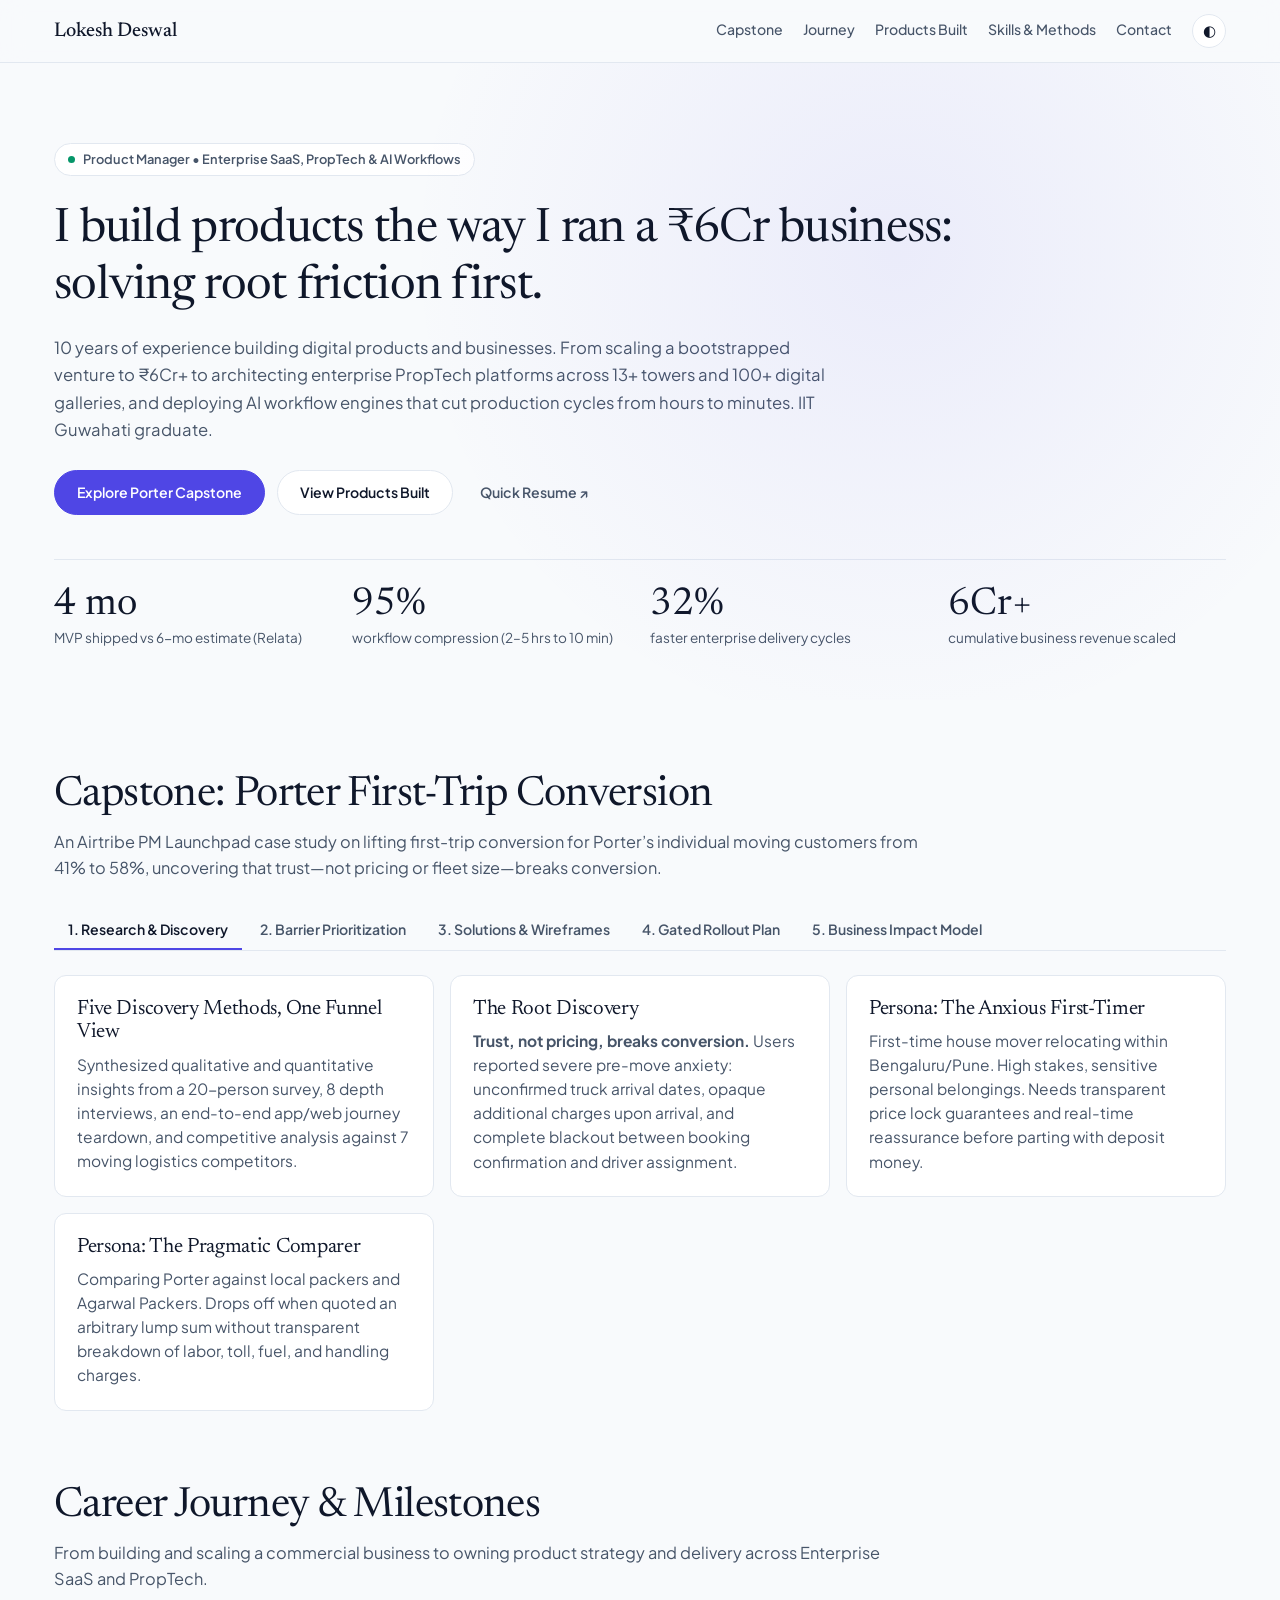
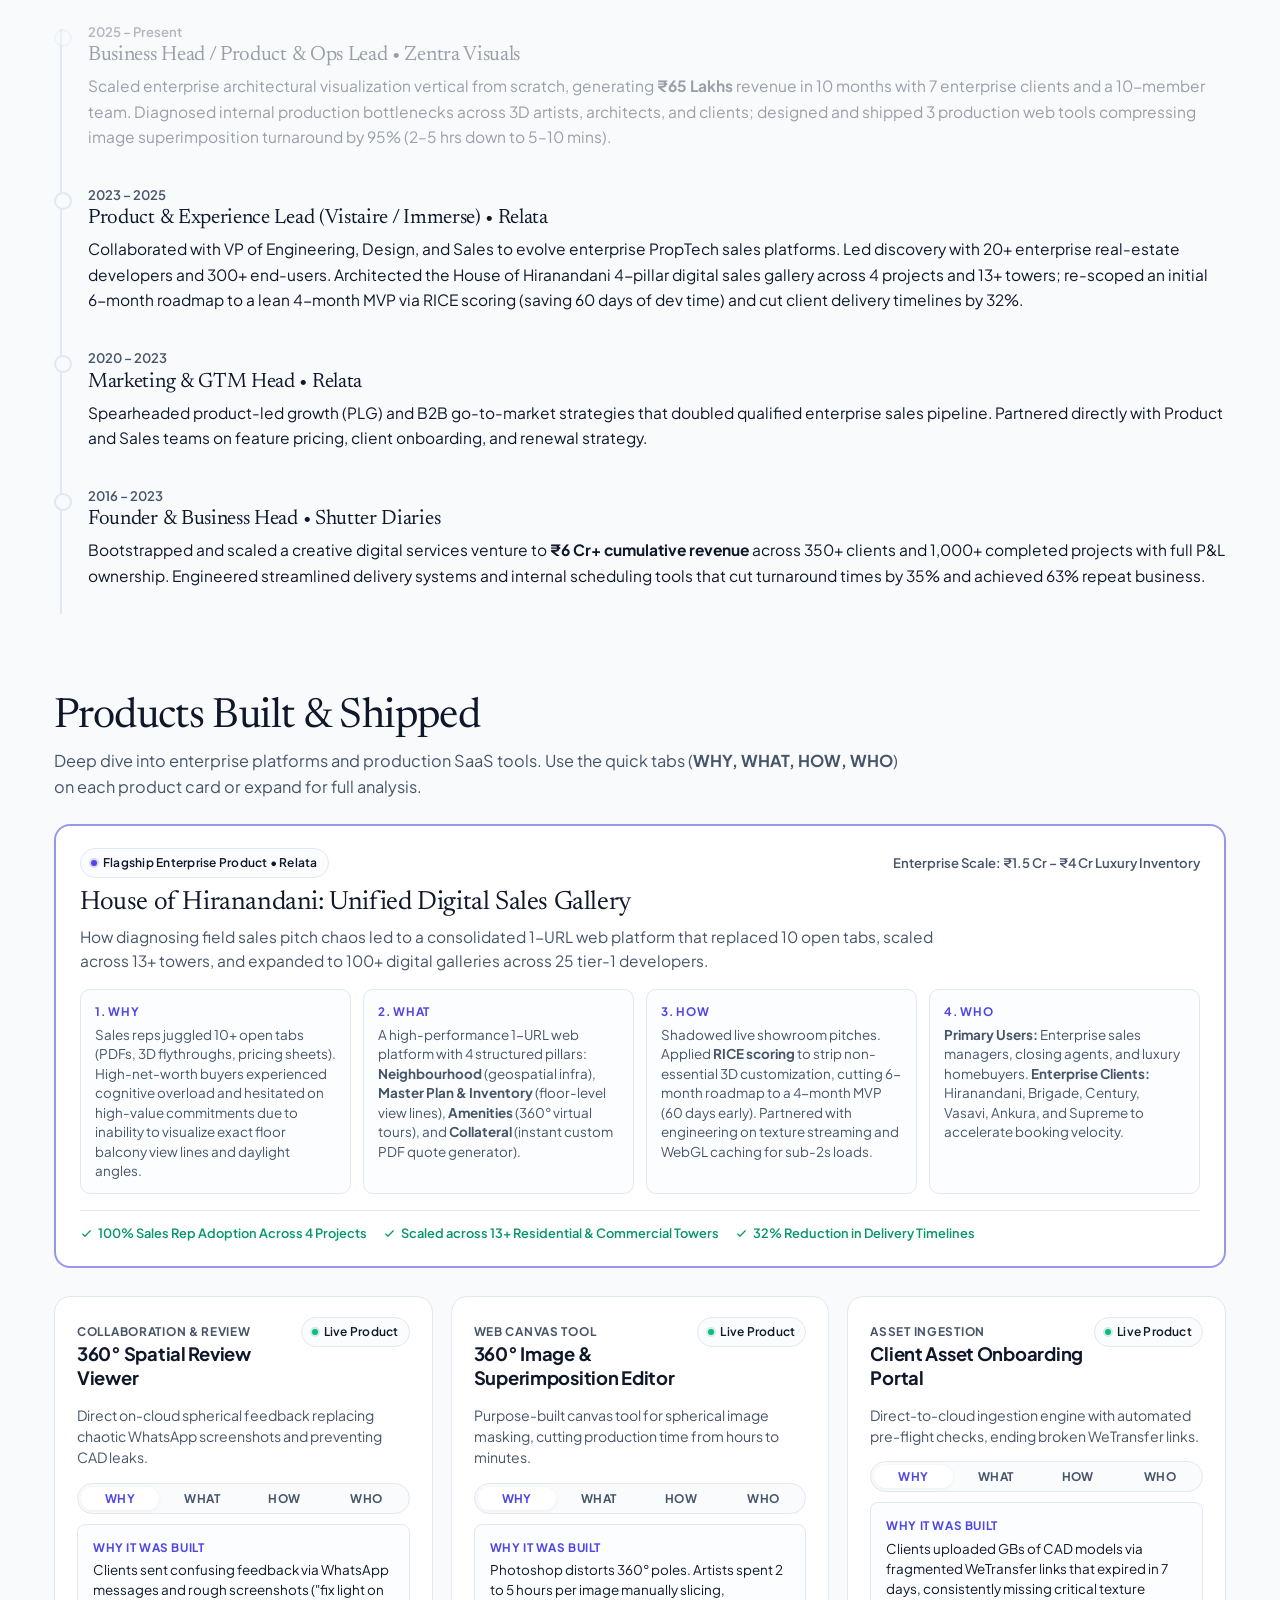
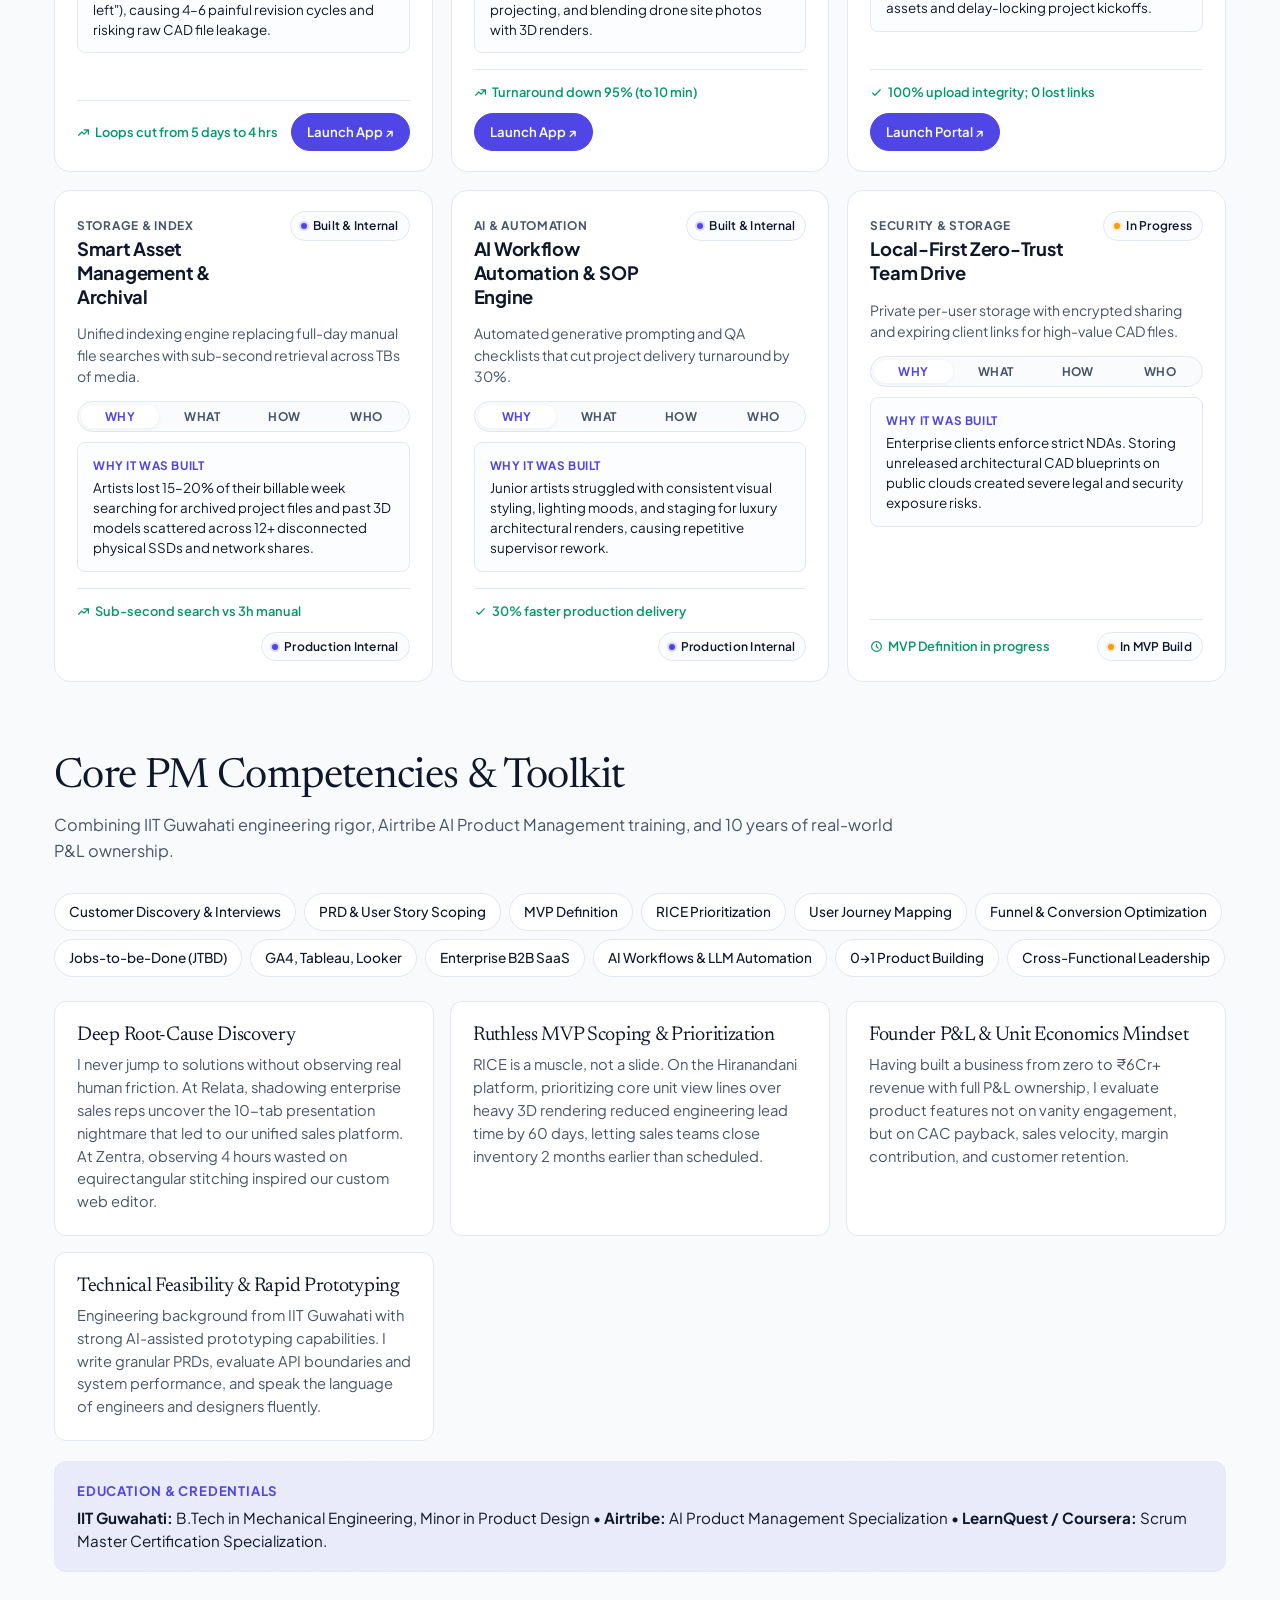
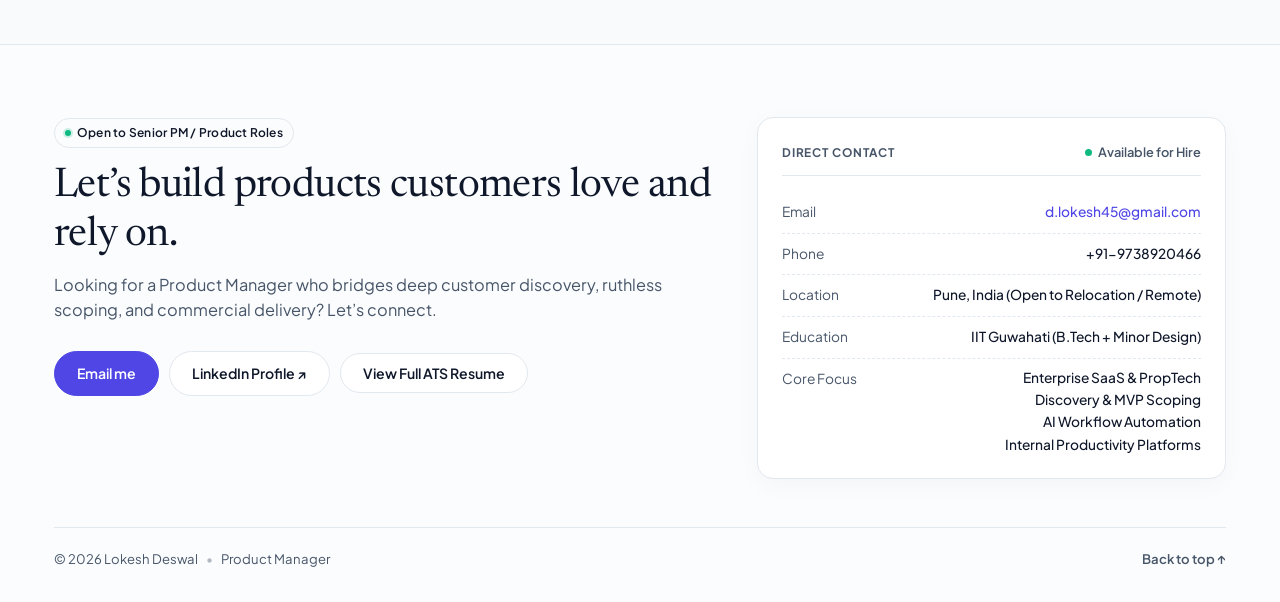
==== commit d574b14c: "refactor: remove redundant view all 4 steps accordion and polish live product badge" ====
--- a/Lokesh Deswal _ Product Manager.html
+++ b/Lokesh Deswal _ Product Manager.html
@@ -142,10 +142,10 @@
 .tl small{color:var(--mute);display:block;font-size:.82rem;font-weight:600}
 
 /* Status dots */
-.dot{display:inline-flex;align-items:center;gap:6px;font-size:.78rem;font-weight:600;color:var(--mute);padding:3px 9px;border-radius:99px;background:var(--soft);border:1px solid transparent}
-.dot::before{content:"";width:6px;height:6px;border-radius:50%;background:#10b981}
-.dot.wip::before{background:#f59e0b}
-.dot.built::before{background:var(--acc)}
+.dot{display:inline-flex;align-items:center;gap:6px;font-size:.75rem;font-weight:600;letter-spacing:.02em;color:var(--fg);padding:4px 10px;border-radius:99px;background:color-mix(in srgb,var(--bg) 60%,var(--card));border:1px solid var(--line);white-space:nowrap}
+.dot::before{content:"";width:6px;height:6px;border-radius:50%;background:#10b981;box-shadow:0 0 0 2px rgba(16,185,129,.2)}
+.dot.wip::before{background:#f59e0b;box-shadow:0 0 0 2px rgba(245,158,11,.2)}
+.dot.built::before{background:var(--acc);box-shadow:0 0 0 2px rgba(79,70,229,.2)}
 
 /* REDESIGNED PRODUCT CARD (Compact & Engaging) */
 .product-card{display:flex;flex-direction:column;background:var(--card);border:1px solid var(--line);border-radius:var(--radius-lg);padding:20px 22px;transition:border-color .25s,box-shadow .25s}
@@ -161,18 +161,9 @@
 .card-nav-btn.active{background:var(--card);color:var(--acc);box-shadow:0 1px 4px rgba(0,0,0,.06)}
 
 /* Content box showing active 4-step tab */
-.card-tab-display{background:color-mix(in srgb,var(--bg) 40%,var(--card));border:1px solid var(--line);border-radius:var(--radius-sm);padding:11px 13px;min-height:92px;display:flex;flex-direction:column;justify-content:center;margin-bottom:14px;transition:all .2s ease}
+.card-tab-display{background:color-mix(in srgb,var(--bg) 40%,var(--card));border:1px solid var(--line);border-radius:var(--radius-sm);padding:13px 15px;min-height:94px;display:flex;flex-direction:column;justify-content:center;margin-bottom:16px;transition:all .2s ease}
 .card-tab-lead{font-size:.73rem;font-weight:700;text-transform:uppercase;letter-spacing:.05em;color:var(--acc);margin-bottom:3px;display:flex;align-items:center;gap:4px}
 .card-tab-text{color:var(--fg);font-size:.84rem;line-height:1.48;margin:0}
-
-/* Expandable Full 4-Step Accordion */
-.toggle-accordion{display:inline-flex;align-items:center;gap:5px;font-size:.78rem;font-weight:600;color:var(--acc);background:none;border:none;padding:0;cursor:pointer;margin-bottom:12px;transition:opacity .2s}
-.toggle-accordion:hover{opacity:.8}
-.accordion-content{display:none;padding-top:8px;border-top:1px dashed var(--line);margin-bottom:14px}
-.accordion-content.show{display:grid;gap:8px}
-.acc-row{display:grid;grid-template-columns:54px 1fr;gap:8px;font-size:.81rem;line-height:1.45}
-.acc-tag{font-weight:700;color:var(--acc);text-transform:uppercase;font-size:.72rem}
-.acc-desc{color:var(--mute)}
 
 .product-footer{display:flex;justify-content:space-between;align-items:center;margin-top:auto;padding-top:12px;border-top:1px solid var(--line);gap:10px;flex-wrap:wrap}
 .metric-badge{font-size:.8rem;font-weight:600;color:var(--success);display:inline-flex;align-items:center;gap:5px}
@@ -533,16 +524,6 @@
         <p class="card-tab-text">Clients sent confusing feedback via WhatsApp messages and rough screenshots ("fix light on left"), causing 4–6 painful revision cycles and risking raw CAD file leakage.</p>
       </div>
 
-      <button class="toggle-accordion" data-target="acc-p1">
-        <span>View all 4 steps at once</span> <small>↓</small>
-      </button>
-      
-      <div class="accordion-content" id="acc-p1">
-        <div class="acc-row"><span class="acc-tag">WHY</span><span class="acc-desc">WhatsApp feedback cycles took 4–6 rounds; proprietary models lacked security.</span></div>
-        <div class="acc-row"><span class="acc-tag">WHAT</span><span class="acc-desc">Spatial annotation web tool to pin comments inside 360° drafts and track status.</span></div>
-        <div class="acc-row"><span class="acc-tag">HOW</span><span class="acc-desc">Three.js/WebGL equirectangular rendering with coordinate-locked markers.</span></div>
-        <div class="acc-row"><span class="acc-tag">WHO</span><span class="acc-desc">Architects, interior design directors, client PMs, and 3D artists.</span></div>
-      </div>
       
       <div class="product-footer">
         <span class="metric-badge">
@@ -576,16 +557,6 @@
         <p class="card-tab-text">Photoshop distorts 360° poles. Artists spent 2 to 5 hours per image manually slicing, projecting, and blending drone site photos with 3D renders.</p>
       </div>
 
-      <button class="toggle-accordion" data-target="acc-p2">
-        <span>View all 4 steps at once</span> <small>↓</small>
-      </button>
-      
-      <div class="accordion-content" id="acc-p2">
-        <div class="acc-row"><span class="acc-tag">WHY</span><span class="acc-desc">Generic image tools distorted spherical poles; manual blending took 2–5 hours.</span></div>
-        <div class="acc-row"><span class="acc-tag">WHAT</span><span class="acc-desc">Browser canvas tool with latitude/longitude horizon alignment and spherical masking.</span></div>
-        <div class="acc-row"><span class="acc-tag">HOW</span><span class="acc-desc">Mapped equirectangular distortion onto interactive HTML5 Canvas with 1-click blending.</span></div>
-        <div class="acc-row"><span class="acc-tag">WHO</span><span class="acc-desc">Compositing artists, drone integration specialists, and studio creative leads.</span></div>
-      </div>
       
       <div class="product-footer">
         <span class="metric-badge">
@@ -619,16 +590,6 @@
         <p class="card-tab-text">Clients uploaded GBs of CAD models via fragmented WeTransfer links that expired in 7 days, consistently missing critical texture assets and delay-locking project kickoffs.</p>
       </div>
 
-      <button class="toggle-accordion" data-target="acc-p3">
-        <span>View all 4 steps at once</span> <small>↓</small>
-      </button>
-      
-      <div class="accordion-content" id="acc-p3">
-        <div class="acc-row"><span class="acc-tag">WHY</span><span class="acc-desc">Expired WeTransfer links and missing reference textures halted kickoffs.</span></div>
-        <div class="acc-row"><span class="acc-tag">WHAT</span><span class="acc-desc">Client upload portal with automated format verification and resumable uploads.</span></div>
-        <div class="acc-row"><span class="acc-tag">HOW</span><span class="acc-desc">Chunked multi-part cloud storage uploads with automated directory scaffolding.</span></div>
-        <div class="acc-row"><span class="acc-tag">WHO</span><span class="acc-desc">Client project managers, external architectural consultants, and onboarding leads.</span></div>
-      </div>
       
       <div class="product-footer">
         <span class="metric-badge">
@@ -662,16 +623,6 @@
         <p class="card-tab-text">Artists lost 15–20% of their billable week searching for archived project files and past 3D models scattered across 12+ disconnected physical SSDs and network shares.</p>
       </div>
 
-      <button class="toggle-accordion" data-target="acc-p4">
-        <span>View all 4 steps at once</span> <small>↓</small>
-      </button>
-      
-      <div class="accordion-content" id="acc-p4">
-        <div class="acc-row"><span class="acc-tag">WHY</span><span class="acc-desc">Searching across disconnected SSD drives wasted hours of high-value artist time.</span></div>
-        <div class="acc-row"><span class="acc-tag">WHAT</span><span class="acc-desc">Central metadata indexing system with automated tier-storage archival to free SSDs.</span></div>
-        <div class="acc-row"><span class="acc-tag">HOW</span><span class="acc-desc">Directory indexing daemon with thumbnail generation and file hash de-duplication.</span></div>
-        <div class="acc-row"><span class="acc-tag">WHO</span><span class="acc-desc">Internal production squads, 3D modelers, animators, and IT operations.</span></div>
-      </div>
       
       <div class="product-footer">
         <span class="metric-badge">
@@ -705,16 +656,6 @@
         <p class="card-tab-text">Junior artists struggled with consistent visual styling, lighting moods, and staging for luxury architectural renders, causing repetitive supervisor rework.</p>
       </div>
 
-      <button class="toggle-accordion" data-target="acc-p5">
-        <span>View all 4 steps at once</span> <small>↓</small>
-      </button>
-      
-      <div class="accordion-content" id="acc-p5">
-        <div class="acc-row"><span class="acc-tag">WHY</span><span class="acc-desc">Inconsistent visual styling and lighting across renders led to heavy rework churn.</span></div>
-        <div class="acc-row"><span class="acc-tag">WHAT</span><span class="acc-desc">Pipeline translating architectural briefs into structured scene prompts and QA rules.</span></div>
-        <div class="acc-row"><span class="acc-tag">HOW</span><span class="acc-desc">Domain-tuned LLM prompt chains with automated pre-flight quality gates.</span></div>
-        <div class="acc-row"><span class="acc-tag">WHO</span><span class="acc-desc">Visualization artists, project managers, and creative quality assurance leads.</span></div>
-      </div>
       
       <div class="product-footer">
         <span class="metric-badge">
@@ -748,16 +689,6 @@
         <p class="card-tab-text">Enterprise clients enforce strict NDAs. Storing unreleased architectural CAD blueprints on public clouds created severe legal and security exposure risks.</p>
       </div>
 
-      <button class="toggle-accordion" data-target="acc-p6">
-        <span>View all 4 steps at once</span> <small>↓</small>
-      </button>
-      
-      <div class="accordion-content" id="acc-p6">
-        <div class="acc-row"><span class="acc-tag">WHY</span><span class="acc-desc">Confidential architectural CAD files posed legal risks on generic cloud drives.</span></div>
-        <div class="acc-row"><span class="acc-tag">WHAT</span><span class="acc-desc">Zero-knowledge local drive with user vaults, peer sync, and expiring links.</span></div>
-        <div class="acc-row"><span class="acc-tag">HOW</span><span class="acc-desc">Authored PRD for client-side encryption and SQLite metadata cache. In MVP testing.</span></div>
-        <div class="acc-row"><span class="acc-tag">WHO</span><span class="acc-desc">Enterprise developers, NDA-bound architects, and security-focused studios.</span></div>
-      </div>
       
       <div class="product-footer">
         <span class="metric-badge">
@@ -1086,19 +1017,6 @@
   trackEvent('product_tab_switch', { card: cardId, step: step });
 });
 
-/* Toggle accordion for viewing full 4 steps */
-d.addEventListener('click', function(e){
-  var btn = e.target.closest('.toggle-accordion');
-  if(!btn) return;
-  var targetId = btn.getAttribute('data-target');
-  var acc = d.getElementById(targetId);
-  if(acc){
-    var isExpanded = acc.classList.toggle('show');
-    btn.querySelector('span').textContent = isExpanded ? 'Collapse 4 steps' : 'View all 4 steps at once';
-    btn.querySelector('small').textContent = isExpanded ? '↑' : '↓';
-  }
-});
-
 /* Capstone RICE Data */
 var rice=[
   ['Quote needs human intervention',.266,1],
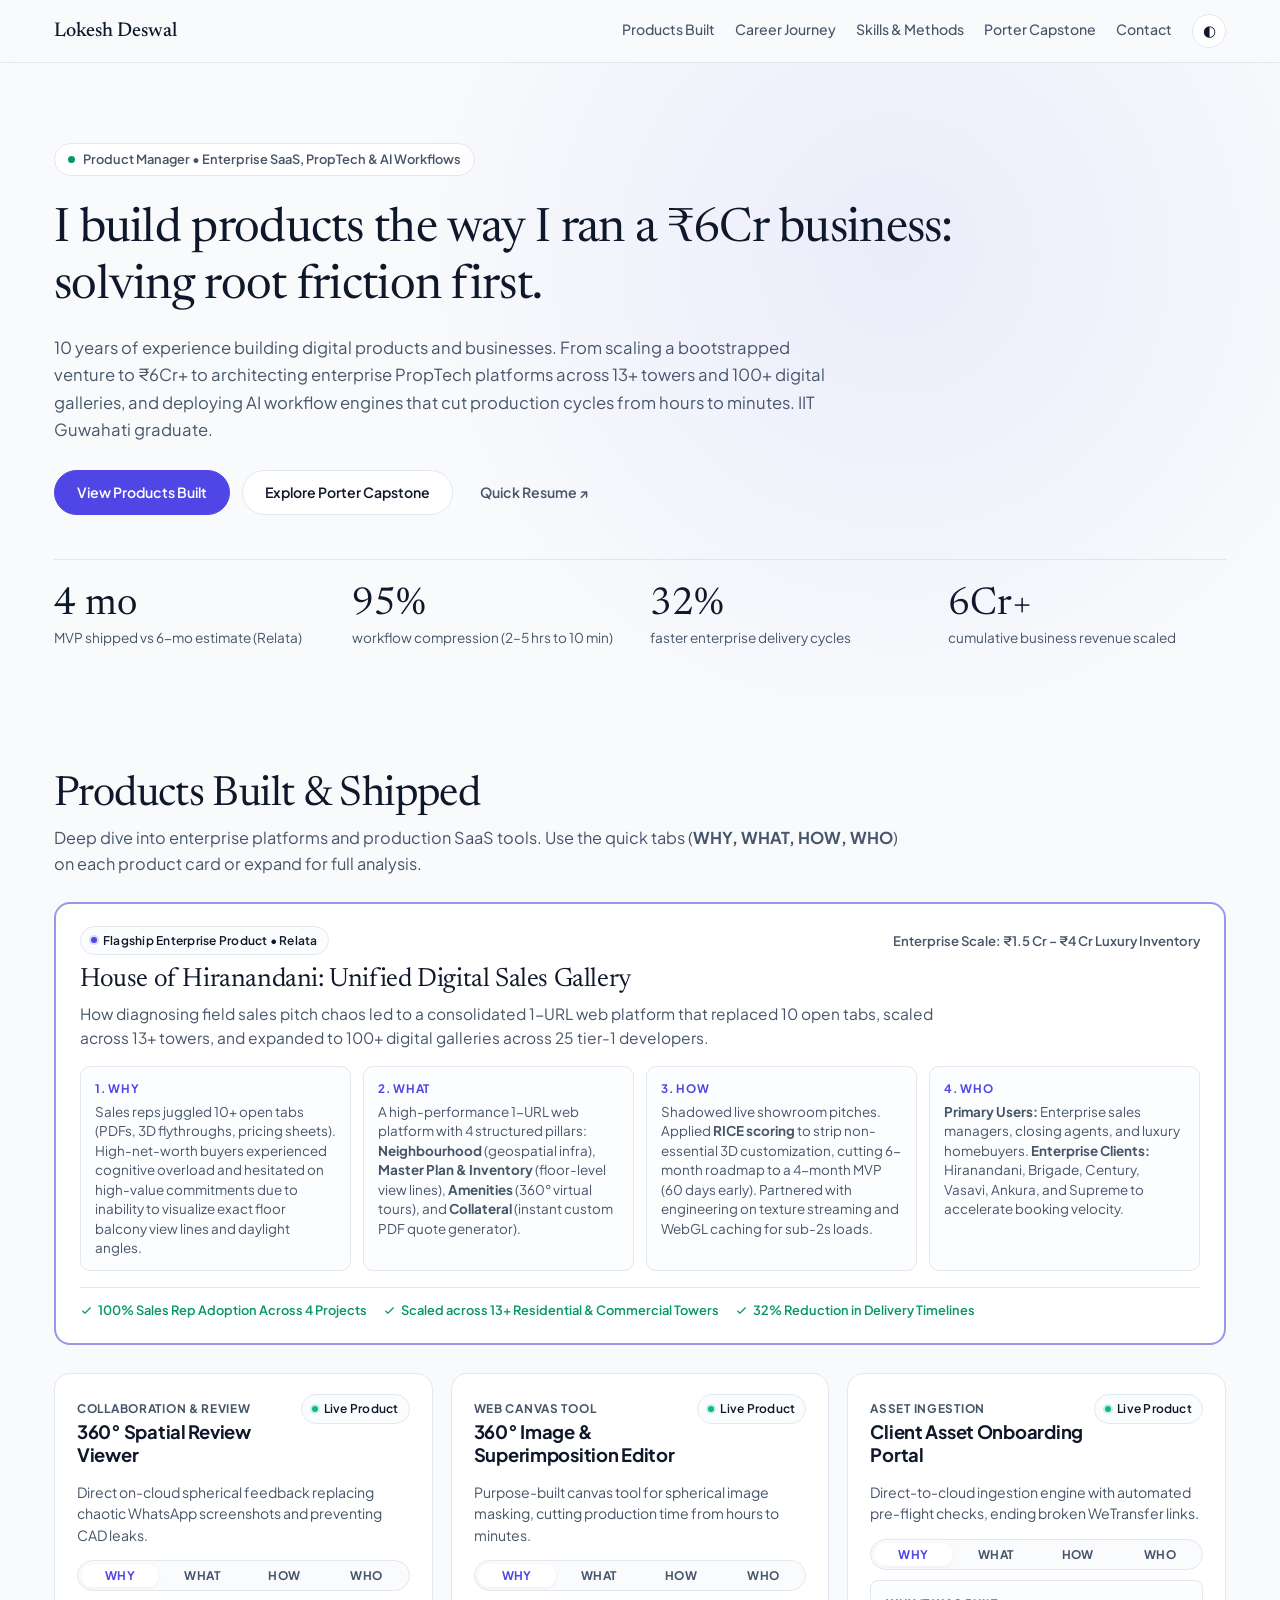
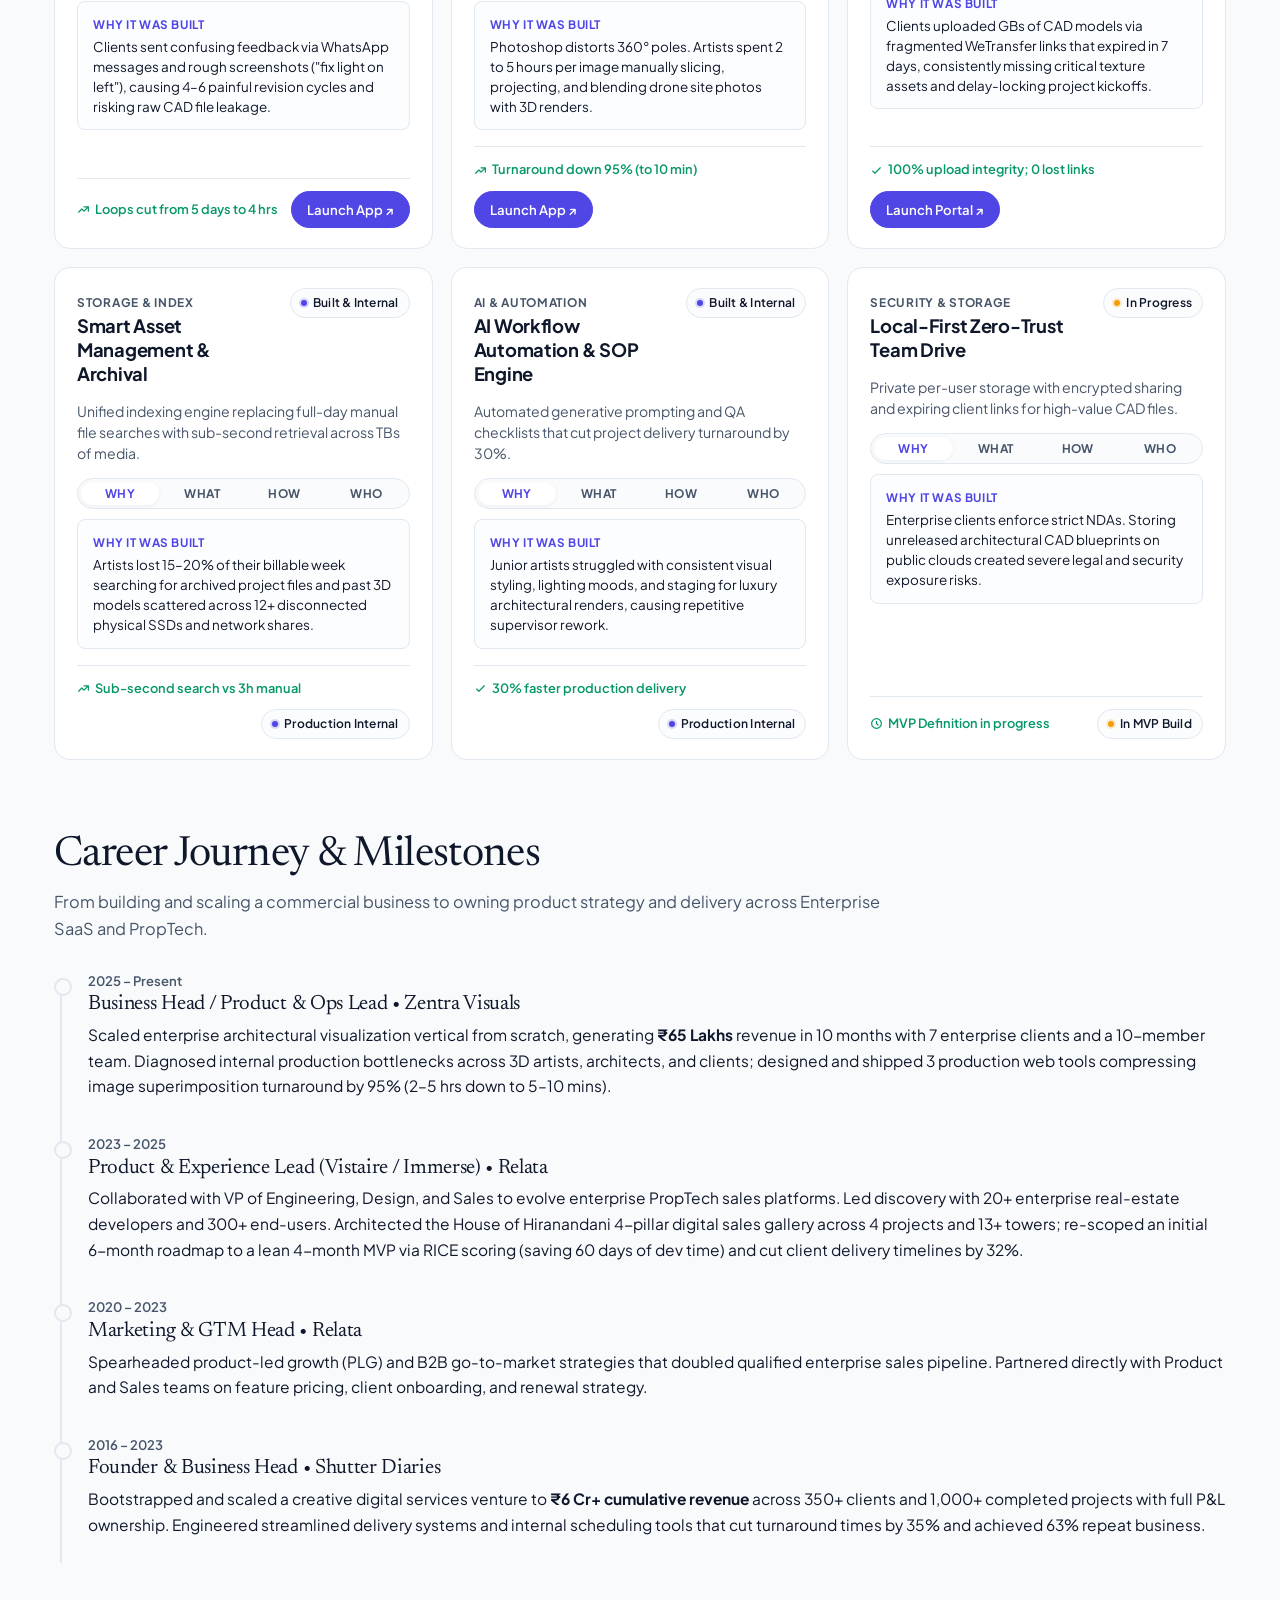
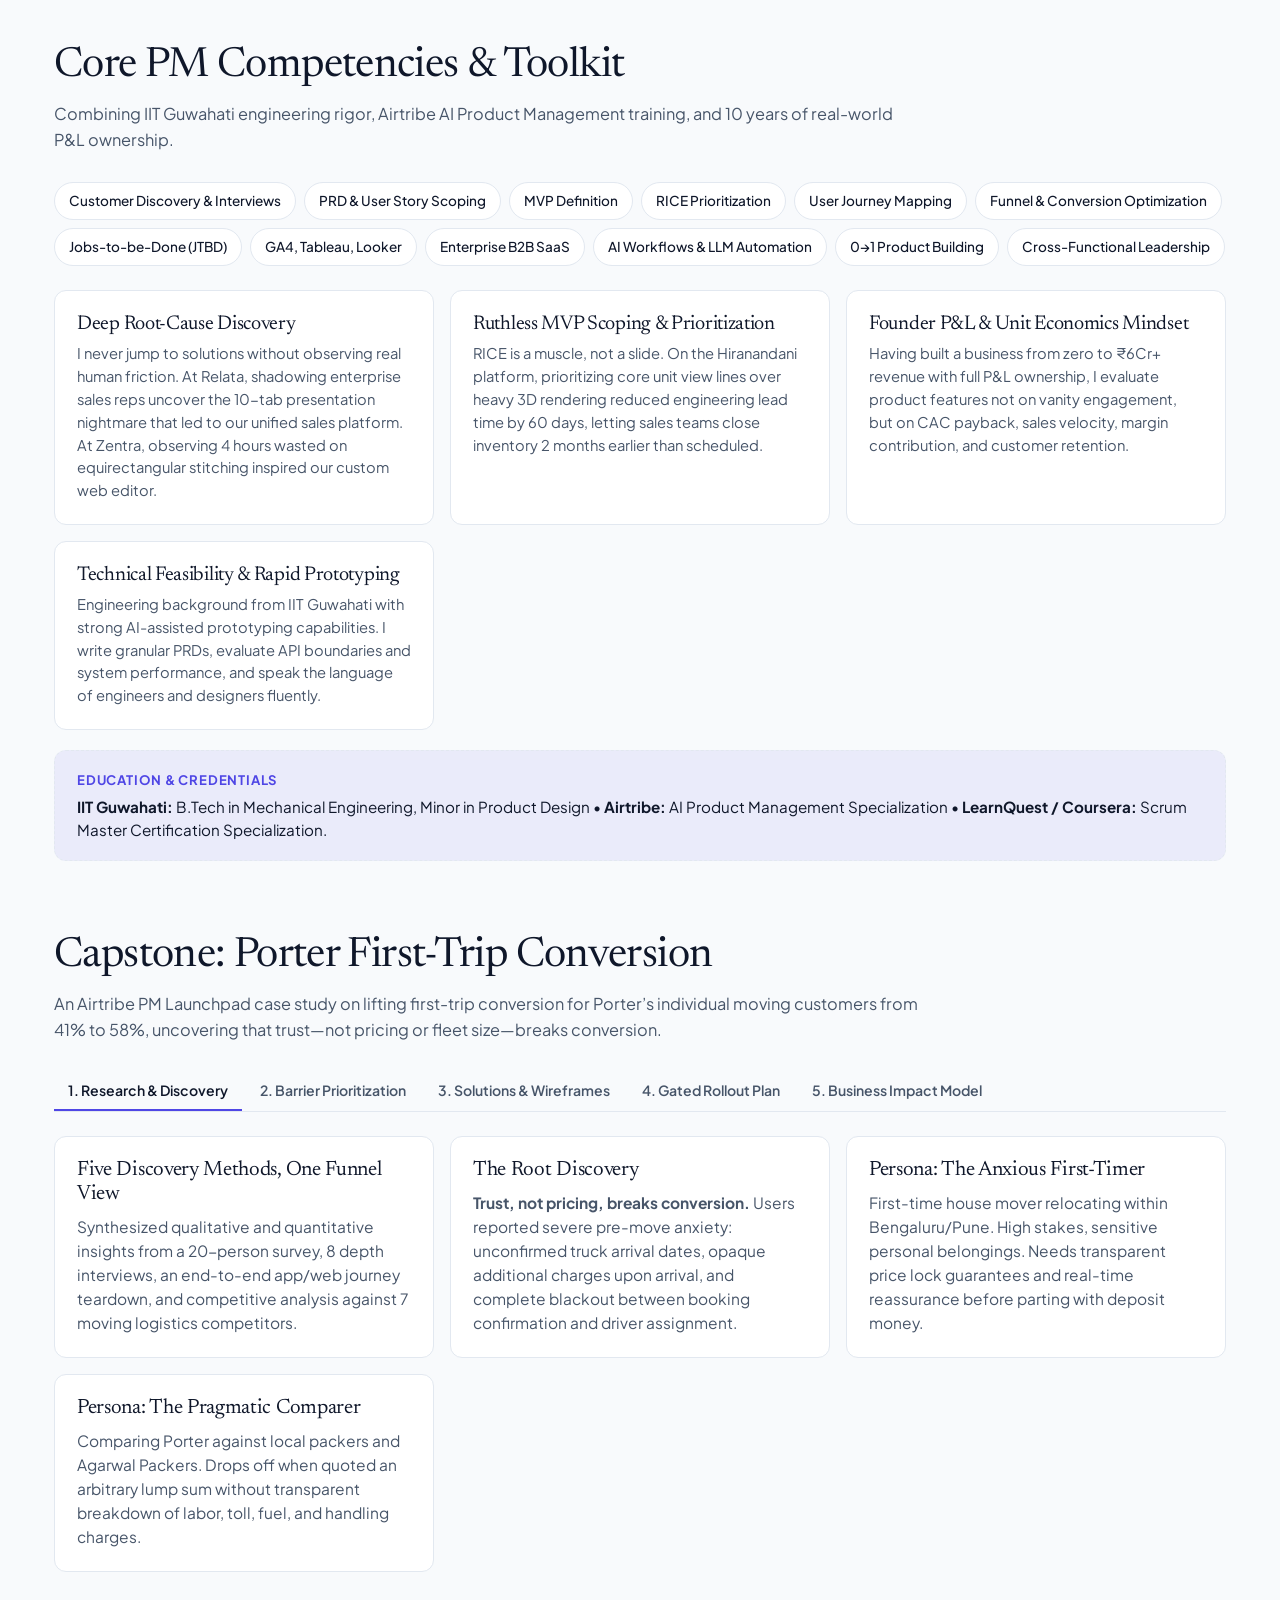
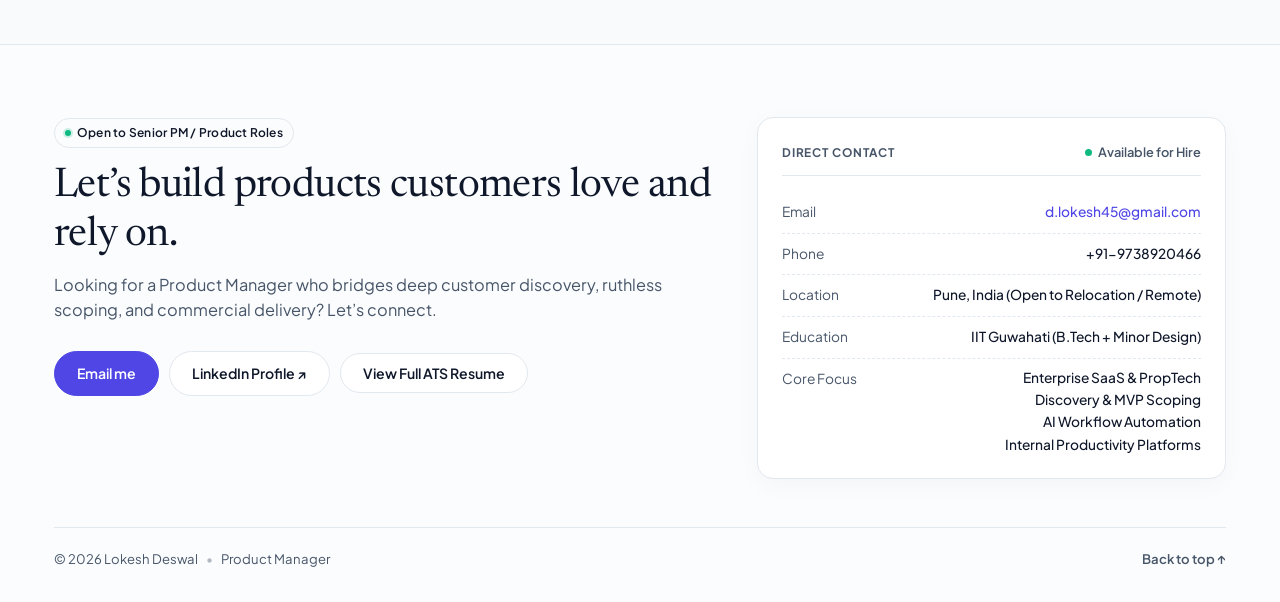
==== commit 73eeb6f8: "chore: reorder sections to Products Built, Career Journey, Skills & Methods, and Capstone" ====
--- a/Lokesh Deswal _ Product Manager.html
+++ b/Lokesh Deswal _ Product Manager.html
@@ -311,10 +311,10 @@
     <b>
       <span>Lokesh Deswal</span>
     </b>
-    <a href="#capstone" data-ga="nav_capstone">Capstone</a>
-    <a href="#journey" data-ga="nav_journey">Journey</a>
     <a href="#work" data-ga="nav_work">Products Built</a>
+    <a href="#journey" data-ga="nav_journey">Career Journey</a>
     <a href="#skills" data-ga="nav_skills">Skills &amp; Methods</a>
+    <a href="#capstone" data-ga="nav_capstone">Porter Capstone</a>
     <a href="#contact" data-ga="nav_contact">Contact</a>
     <button id="theme" aria-label="Toggle light and dark theme">◐</button>
   </div>
@@ -328,8 +328,8 @@
   <h1 id="h1">I build products the way I ran a ₹6Cr business: solving root friction first.</h1>
   <p>10 years of experience building digital products and businesses. From scaling a bootstrapped venture to ₹6Cr+ to architecting enterprise PropTech platforms across 13+ towers and 100+ digital galleries, and deploying AI workflow engines that cut production cycles from hours to minutes. IIT Guwahati graduate.</p>
   <div class="hero-actions">
-    <a class="btn main" href="#capstone" data-ga="hero_cta_capstone">Explore Porter Capstone</a>
-    <a class="btn" href="#work" data-ga="hero_cta_work">View Products Built</a>
+    <a class="btn main" href="#work" data-ga="hero_cta_work">View Products Built</a>
+    <a class="btn" href="#capstone" data-ga="hero_cta_capstone">Explore Porter Capstone</a>
     <button class="btn btn-ghost" id="btnHeroResume" data-ga="hero_cta_resume">Quick Resume ↗</button>
   </div>
   <div class="stats">
@@ -340,82 +340,259 @@
   </div>
 </div></header>
 
-<section id="capstone"><div class="wrap">
-  <h2 class="rv">Capstone: Porter First-Trip Conversion</h2>
-  <p class="lead rv">An Airtribe PM Launchpad case study on lifting first-trip conversion for Porter’s individual moving customers from 41% to 58%, uncovering that trust—not pricing or fleet size—breaks conversion.</p>
-  <div class="tabs" role="tablist" id="tabs">
-    <button role="tab" aria-selected="true" data-t="p0" data-ga="tab_research">1. Research &amp; Discovery</button>
-    <button role="tab" aria-selected="false" data-t="p1" data-ga="tab_barriers">2. Barrier Prioritization</button>
-    <button role="tab" aria-selected="false" data-t="p2" data-ga="tab_solutions">3. Solutions &amp; Wireframes</button>
-    <button role="tab" aria-selected="false" data-t="p3" data-ga="tab_rollout">4. Gated Rollout Plan</button>
-    <button role="tab" aria-selected="false" data-t="p4" data-ga="tab_impact">5. Business Impact Model</button>
-  </div>
-
-  <div class="panel" id="p0"><div class="grid g2">
-    <div class="card">
-      <h3 style="font-size:1.3rem;margin-bottom:8px">Five Discovery Methods, One Funnel View</h3>
-      <p style="color:var(--mute);margin:0;line-height:1.55">Synthesized qualitative and quantitative insights from a 20-person survey, 8 depth interviews, an end-to-end app/web journey teardown, and competitive analysis against 7 moving logistics competitors.</p>
-    </div>
-    <div class="card">
-      <h3 style="font-size:1.3rem;margin-bottom:8px">The Root Discovery</h3>
-      <p style="color:var(--mute);margin:0;line-height:1.55"><strong>Trust, not pricing, breaks conversion.</strong> Users reported severe pre-move anxiety: unconfirmed truck arrival dates, opaque additional charges upon arrival, and complete blackout between booking confirmation and driver assignment.</p>
-    </div>
-    <div class="card">
-      <h3 style="font-size:1.3rem;margin-bottom:8px">Persona: The Anxious First-Timer</h3>
-      <p style="color:var(--mute);margin:0;line-height:1.55">First-time house mover relocating within Bengaluru/Pune. High stakes, sensitive personal belongings. Needs transparent price lock guarantees and real-time reassurance before parting with deposit money.</p>
-    </div>
-    <div class="card">
-      <h3 style="font-size:1.3rem;margin-bottom:8px">Persona: The Pragmatic Comparer</h3>
-      <p style="color:var(--mute);margin:0;line-height:1.55">Comparing Porter against local packers and Agarwal Packers. Drops off when quoted an arbitrary lump sum without transparent breakdown of labor, toll, fuel, and handling charges.</p>
-    </div>
-  </div></div>
-
-  <div class="panel" id="p1" hidden>
-    <p style="color:var(--mute);margin-top:0">RICE scored 8 distinct drop-off themes; narrowed down to the top two root barriers shown in indigo.</p>
-    <div class="bars" id="bars"></div>
-    <div class="grid g2">
-      <div class="card">
-        <h3 style="font-size:1.25rem;margin-bottom:8px">1. Untrustworthy Quote Step (RICE: 0.266)</h3>
-        <p style="color:var(--mute);margin:0;line-height:1.55">The app hid final cost breakdowns behind multi-tap menus, and the web booking flow mandated a 24–48 hour tele-calling delay, shedding high-intent customers to instant competitors.</p>
-      </div>
-      <div class="card">
-        <h3 style="font-size:1.25rem;margin-bottom:8px">2. Blackout After Payment (RICE: 0.163)</h3>
-        <p style="color:var(--mute);margin:0;line-height:1.55">Total information vacuum post-payment. Zero visibility into assigned driver identity, truck capacity, or milestone checklist during peak anxiety hours.</p>
-      </div>
-    </div>
-  </div>
-
-  <div class="panel" id="p2" hidden>
-    <p style="color:var(--mute);margin-top:0">Two additive, high-leverage interventions utilizing data Porter already possessed. Click each stage:</p>
-    <div class="chipset" id="stages"></div>
-    <div class="ba">
-      <div class="card"><h3>Today (Control)</h3><p id="today" style="margin:0;color:var(--mute);line-height:1.55"></p></div>
-      <div class="card"><h3>With Solution (Test)</h3><p id="after" style="margin:0;color:var(--fg);font-weight:500;line-height:1.55"></p></div>
-    </div>
-    <p class="note"><strong>Solution 1:</strong> Itemised price breakdown + Price-Lock guarantee badge (RICE 0.425). <strong>Solution 2:</strong> Driver, vehicle, and milestone progress reveal (RICE 0.298).</p>
-  </div>
-
-  <div class="panel" id="p3" hidden>
-    <p style="color:var(--mute);margin-top:0">A phased, gated rollout plan focused on Bengaluru and Pune before multi-city scaling. Select stage:</p>
-    <div class="chipset" id="cohorts"></div>
-    <div class="card"><h3 id="cwho" style="margin-bottom:8px;font-size:1.25rem"></h3><p id="cgate" style="margin:0;color:var(--mute);line-height:1.55"></p></div>
-  </div>
-
-  <div class="panel" id="p4" hidden>
-    <div class="card calc">
-      <h3 style="font-size:1.35rem;margin-bottom:6px">Interactive Business Impact Model</h3>
-      <p style="color:var(--mute);margin:0 0 16px;line-height:1.5">Model testing first-trip conversion uplift: 100,000 monthly quote users, baseline 41% lifting toward 58% at ₹8,000 AOV.</p>
-      <label>Monthly quote-stage users<input type="range" id="u" min="20000" max="300000" step="5000" value="100000"><output id="uo"></output></label>
-      <label>Current conversion (%)<input type="range" id="c0" min="20" max="60" value="41"><output id="c0o"></output></label>
-      <label>Target conversion (%)<input type="range" id="c1" min="25" max="80" value="58"><output id="c1o"></output></label>
-      <label>Average order value (₹)<input type="range" id="a" min="2000" max="15000" step="500" value="8000"><output id="ao"></output></label>
-      <div class="res">
-        <div><b id="r1">0</b><span>Extra completed trips / mo</span></div>
-        <div><b id="r2">0</b><span>Extra monthly GMV (₹ Cr)</span></div>
-        <div><b id="r3">0</b><span>Extra monthly take-rate revenue (₹ Cr)</span></div>
-      </div>
-    </div>
-    <p class="note">North Star: First-trip completion rate. Guardrails: Driver cancellation / no-show rate, 30/90-day repeat booking, and customer damage claims.</p>
+<section id="work"><div class="wrap">
+  <div style="display:flex;justify-content:space-between;align-items:flex-end;flex-wrap:wrap;gap:12px;margin-bottom:24px">
+    <div>
+      <h2 class="rv" style="margin-bottom:6px">Products Built &amp; Shipped</h2>
+      <p class="lead rv" style="margin-bottom:0">Deep dive into enterprise platforms and production SaaS tools. Use the quick tabs (<strong>WHY, WHAT, HOW, WHO</strong>) on each product card or expand for full analysis.</p>
+    </div>
+  </div>
+
+  <!-- Flagship Enterprise Case Study -->
+  <div class="card feat rv" style="margin-bottom:28px;background:var(--card);border:2px solid color-mix(in srgb,var(--acc) 50%,var(--line));border-radius:var(--radius-lg);padding:22px 24px">
+    <div style="display:flex;justify-content:space-between;align-items:center;flex-wrap:wrap;gap:10px;margin-bottom:10px">
+      <div class="dot built">Flagship Enterprise Product • Relata</div>
+      <span style="font-size:.82rem;color:var(--mute);font-weight:600">Enterprise Scale: ₹1.5 Cr – ₹4 Cr Luxury Inventory</span>
+    </div>
+    <h3 style="font-size:1.65rem;margin-bottom:6px">House of Hiranandani: Unified Digital Sales Gallery</h3>
+    <p style="color:var(--mute);margin:0 0 14px;max-width:78ch;line-height:1.55">How diagnosing field sales pitch chaos led to a consolidated 1-URL web platform that replaced 10 open tabs, scaled across 13+ towers, and expanded to 100+ digital galleries across 25 tier-1 developers.</p>
+    
+    <div class="flagship-grid">
+      <div class="flagship-pill">
+        <div class="flagship-pill-tag">1. WHY</div>
+        <p class="flagship-pill-text">Sales reps juggled 10+ open tabs (PDFs, 3D flythroughs, pricing sheets). High-net-worth buyers experienced cognitive overload and hesitated on high-value commitments due to inability to visualize exact floor balcony view lines and daylight angles.</p>
+      </div>
+      <div class="flagship-pill">
+        <div class="flagship-pill-tag">2. WHAT</div>
+        <p class="flagship-pill-text">A high-performance 1-URL web platform with 4 structured pillars: <strong>Neighbourhood</strong> (geospatial infra), <strong>Master Plan &amp; Inventory</strong> (floor-level view lines), <strong>Amenities</strong> (360° virtual tours), and <strong>Collateral</strong> (instant custom PDF quote generator).</p>
+      </div>
+      <div class="flagship-pill">
+        <div class="flagship-pill-tag">3. HOW</div>
+        <p class="flagship-pill-text">Shadowed live showroom pitches. Applied <strong>RICE scoring</strong> to strip non-essential 3D customization, cutting 6-month roadmap to a 4-month MVP (60 days early). Partnered with engineering on texture streaming and WebGL caching for sub-2s loads.</p>
+      </div>
+      <div class="flagship-pill">
+        <div class="flagship-pill-tag">4. WHO</div>
+        <p class="flagship-pill-text"><strong>Primary Users:</strong> Enterprise sales managers, closing agents, and luxury homebuyers. <strong>Enterprise Clients:</strong> Hiranandani, Brigade, Century, Vasavi, Ankura, and Supreme to accelerate booking velocity.</p>
+      </div>
+    </div>
+    
+    <div style="display:flex;gap:16px;align-items:center;flex-wrap:wrap;border-top:1px solid var(--line);padding-top:12px">
+      <span class="metric-badge">
+        <svg fill="none" viewBox="0 0 24 24" stroke="currentColor"><path stroke-linecap="round" stroke-linejoin="round" d="M5 13l4 4L19 7"/></svg>
+        100% Sales Rep Adoption Across 4 Projects
+      </span>
+      <span class="metric-badge">
+        <svg fill="none" viewBox="0 0 24 24" stroke="currentColor"><path stroke-linecap="round" stroke-linejoin="round" d="M5 13l4 4L19 7"/></svg>
+        Scaled across 13+ Residential &amp; Commercial Towers
+      </span>
+      <span class="metric-badge">
+        <svg fill="none" viewBox="0 0 24 24" stroke="currentColor"><path stroke-linecap="round" stroke-linejoin="round" d="M5 13l4 4L19 7"/></svg>
+        32% Reduction in Delivery Timelines
+      </span>
+    </div>
+  </div>
+
+  <!-- 6 Products with Dynamic Interactive WHY / WHAT / HOW / WHO Tabs -->
+  <div class="grid g3">
+
+    <!-- 1. 360 Review Viewer -->
+    <div class="product-card rv" id="card-p1">
+      <div class="product-head">
+        <div>
+          <span class="product-kicker">Collaboration &amp; Review</span>
+          <h3 class="product-title">360° Spatial Review Viewer</h3>
+        </div>
+        <span class="dot">Live Product</span>
+      </div>
+      <p class="product-summary">Direct on-cloud spherical feedback replacing chaotic WhatsApp screenshots and preventing CAD leaks.</p>
+      
+      <div class="card-nav-strip">
+        <button class="card-nav-btn active" data-card="p1" data-step="why">Why</button>
+        <button class="card-nav-btn" data-card="p1" data-step="what">What</button>
+        <button class="card-nav-btn" data-card="p1" data-step="how">How</button>
+        <button class="card-nav-btn" data-card="p1" data-step="who">Who</button>
+      </div>
+      
+      <div class="card-tab-display" id="display-p1">
+        <div class="card-tab-lead">Why it was built</div>
+        <p class="card-tab-text">Clients sent confusing feedback via WhatsApp messages and rough screenshots ("fix light on left"), causing 4–6 painful revision cycles and risking raw CAD file leakage.</p>
+      </div>
+
+      
+      <div class="product-footer">
+        <span class="metric-badge">
+          <svg fill="none" viewBox="0 0 24 24" stroke="currentColor"><path stroke-linecap="round" stroke-linejoin="round" d="M13 7h8m0 0v8m0-8l-8 8-4-4-6 6"/></svg>
+          Loops cut from 5 days to 4 hrs
+        </span>
+        <a href="https://viewer.zentravisuals.com/?utm_source=portfolio&utm_medium=referral&utm_campaign=portfolio_product_link" target="_blank" rel="noopener" class="btn btn-sm main" data-ga="product_viewer" data-product="360_viewer">Launch App ↗</a>
+      </div>
+    </div>
+
+    <!-- 2. 360 Image Editor -->
+    <div class="product-card rv" id="card-p2">
+      <div class="product-head">
+        <div>
+          <span class="product-kicker">Web Canvas Tool</span>
+          <h3 class="product-title">360° Image &amp; Superimposition Editor</h3>
+        </div>
+        <span class="dot">Live Product</span>
+      </div>
+      <p class="product-summary">Purpose-built canvas tool for spherical image masking, cutting production time from hours to minutes.</p>
+      
+      <div class="card-nav-strip">
+        <button class="card-nav-btn active" data-card="p2" data-step="why">Why</button>
+        <button class="card-nav-btn" data-card="p2" data-step="what">What</button>
+        <button class="card-nav-btn" data-card="p2" data-step="how">How</button>
+        <button class="card-nav-btn" data-card="p2" data-step="who">Who</button>
+      </div>
+      
+      <div class="card-tab-display" id="display-p2">
+        <div class="card-tab-lead">Why it was built</div>
+        <p class="card-tab-text">Photoshop distorts 360° poles. Artists spent 2 to 5 hours per image manually slicing, projecting, and blending drone site photos with 3D renders.</p>
+      </div>
+
+      
+      <div class="product-footer">
+        <span class="metric-badge">
+          <svg fill="none" viewBox="0 0 24 24" stroke="currentColor"><path stroke-linecap="round" stroke-linejoin="round" d="M13 7h8m0 0v8m0-8l-8 8-4-4-6 6"/></svg>
+          Turnaround down 95% (to 10 min)
+        </span>
+        <a href="https://editor.zentravisuals.com/?utm_source=portfolio&utm_medium=referral&utm_campaign=portfolio_product_link" target="_blank" rel="noopener" class="btn btn-sm main" data-ga="product_editor" data-product="360_editor">Launch App ↗</a>
+      </div>
+    </div>
+
+    <!-- 3. Client Asset Ingestion Portal -->
+    <div class="product-card rv" id="card-p3">
+      <div class="product-head">
+        <div>
+          <span class="product-kicker">Asset Ingestion</span>
+          <h3 class="product-title">Client Asset Onboarding Portal</h3>
+        </div>
+        <span class="dot">Live Product</span>
+      </div>
+      <p class="product-summary">Direct-to-cloud ingestion engine with automated pre-flight checks, ending broken WeTransfer links.</p>
+      
+      <div class="card-nav-strip">
+        <button class="card-nav-btn active" data-card="p3" data-step="why">Why</button>
+        <button class="card-nav-btn" data-card="p3" data-step="what">What</button>
+        <button class="card-nav-btn" data-card="p3" data-step="how">How</button>
+        <button class="card-nav-btn" data-card="p3" data-step="who">Who</button>
+      </div>
+      
+      <div class="card-tab-display" id="display-p3">
+        <div class="card-tab-lead">Why it was built</div>
+        <p class="card-tab-text">Clients uploaded GBs of CAD models via fragmented WeTransfer links that expired in 7 days, consistently missing critical texture assets and delay-locking project kickoffs.</p>
+      </div>
+
+      
+      <div class="product-footer">
+        <span class="metric-badge">
+          <svg fill="none" viewBox="0 0 24 24" stroke="currentColor"><path stroke-linecap="round" stroke-linejoin="round" d="M5 13l4 4L19 7"/></svg>
+          100% upload integrity; 0 lost links
+        </span>
+        <a href="https://portal.zentravisuals.com/?utm_source=portfolio&utm_medium=referral&utm_campaign=portfolio_product_link" target="_blank" rel="noopener" class="btn btn-sm main" data-ga="product_portal" data-product="client_portal">Launch Portal ↗</a>
+      </div>
+    </div>
+
+    <!-- 4. Smart Asset & File Archival -->
+    <div class="product-card rv" id="card-p4">
+      <div class="product-head">
+        <div>
+          <span class="product-kicker">Storage &amp; Index</span>
+          <h3 class="product-title">Smart Asset Management &amp; Archival</h3>
+        </div>
+        <span class="dot built">Built &amp; Internal</span>
+      </div>
+      <p class="product-summary">Unified indexing engine replacing full-day manual file searches with sub-second retrieval across TBs of media.</p>
+      
+      <div class="card-nav-strip">
+        <button class="card-nav-btn active" data-card="p4" data-step="why">Why</button>
+        <button class="card-nav-btn" data-card="p4" data-step="what">What</button>
+        <button class="card-nav-btn" data-card="p4" data-step="how">How</button>
+        <button class="card-nav-btn" data-card="p4" data-step="who">Who</button>
+      </div>
+      
+      <div class="card-tab-display" id="display-p4">
+        <div class="card-tab-lead">Why it was built</div>
+        <p class="card-tab-text">Artists lost 15–20% of their billable week searching for archived project files and past 3D models scattered across 12+ disconnected physical SSDs and network shares.</p>
+      </div>
+
+      
+      <div class="product-footer">
+        <span class="metric-badge">
+          <svg fill="none" viewBox="0 0 24 24" stroke="currentColor"><path stroke-linecap="round" stroke-linejoin="round" d="M13 7h8m0 0v8m0-8l-8 8-4-4-6 6"/></svg>
+          Sub-second search vs 3h manual
+        </span>
+        <span class="dot built" style="margin-left:auto">Production Internal</span>
+      </div>
+    </div>
+
+    <!-- 5. AI Workflow Automation Engine -->
+    <div class="product-card rv" id="card-p5">
+      <div class="product-head">
+        <div>
+          <span class="product-kicker">AI &amp; Automation</span>
+          <h3 class="product-title">AI Workflow Automation &amp; SOP Engine</h3>
+        </div>
+        <span class="dot built">Built &amp; Internal</span>
+      </div>
+      <p class="product-summary">Automated generative prompting and QA checklists that cut project delivery turnaround by 30%.</p>
+      
+      <div class="card-nav-strip">
+        <button class="card-nav-btn active" data-card="p5" data-step="why">Why</button>
+        <button class="card-nav-btn" data-card="p5" data-step="what">What</button>
+        <button class="card-nav-btn" data-card="p5" data-step="how">How</button>
+        <button class="card-nav-btn" data-card="p5" data-step="who">Who</button>
+      </div>
+      
+      <div class="card-tab-display" id="display-p5">
+        <div class="card-tab-lead">Why it was built</div>
+        <p class="card-tab-text">Junior artists struggled with consistent visual styling, lighting moods, and staging for luxury architectural renders, causing repetitive supervisor rework.</p>
+      </div>
+
+      
+      <div class="product-footer">
+        <span class="metric-badge">
+          <svg fill="none" viewBox="0 0 24 24" stroke="currentColor"><path stroke-linecap="round" stroke-linejoin="round" d="M5 13l4 4L19 7"/></svg>
+          30% faster production delivery
+        </span>
+        <span class="dot built" style="margin-left:auto">Production Internal</span>
+      </div>
+    </div>
+
+    <!-- 6. Local-First Team Drive -->
+    <div class="product-card rv" id="card-p6">
+      <div class="product-head">
+        <div>
+          <span class="product-kicker">Security &amp; Storage</span>
+          <h3 class="product-title">Local-First Zero-Trust Team Drive</h3>
+        </div>
+        <span class="dot wip">In Progress</span>
+      </div>
+      <p class="product-summary">Private per-user storage with encrypted sharing and expiring client links for high-value CAD files.</p>
+      
+      <div class="card-nav-strip">
+        <button class="card-nav-btn active" data-card="p6" data-step="why">Why</button>
+        <button class="card-nav-btn" data-card="p6" data-step="what">What</button>
+        <button class="card-nav-btn" data-card="p6" data-step="how">How</button>
+        <button class="card-nav-btn" data-card="p6" data-step="who">Who</button>
+      </div>
+      
+      <div class="card-tab-display" id="display-p6">
+        <div class="card-tab-lead">Why it was built</div>
+        <p class="card-tab-text">Enterprise clients enforce strict NDAs. Storing unreleased architectural CAD blueprints on public clouds created severe legal and security exposure risks.</p>
+      </div>
+
+      
+      <div class="product-footer">
+        <span class="metric-badge">
+          <svg fill="none" viewBox="0 0 24 24" stroke="currentColor"><path stroke-linecap="round" stroke-linejoin="round" d="M12 8v4l3 3m6-3a9 9 0 11-18 0 9 9 0 0118 0z"/></svg>
+          MVP Definition in progress
+        </span>
+        <span class="dot wip" style="margin-left:auto">In MVP Build</span>
+      </div>
+    </div>
+
   </div>
 </div></section>
 
@@ -446,262 +623,6 @@
   </ol>
 </div></section>
 
-<section id="work" style="padding-top:0"><div class="wrap">
-  <div style="display:flex;justify-content:space-between;align-items:flex-end;flex-wrap:wrap;gap:12px;margin-bottom:24px">
-    <div>
-      <h2 class="rv" style="margin-bottom:6px">Products Built &amp; Shipped</h2>
-      <p class="lead rv" style="margin-bottom:0">Deep dive into enterprise platforms and production SaaS tools. Use the quick tabs (<strong>WHY, WHAT, HOW, WHO</strong>) on each product card or expand for full analysis.</p>
-    </div>
-  </div>
-
-  <!-- Flagship Enterprise Case Study -->
-  <div class="card feat rv" style="margin-bottom:28px;background:var(--card);border:2px solid color-mix(in srgb,var(--acc) 50%,var(--line));border-radius:var(--radius-lg);padding:22px 24px">
-    <div style="display:flex;justify-content:space-between;align-items:center;flex-wrap:wrap;gap:10px;margin-bottom:10px">
-      <div class="dot built">Flagship Enterprise Product • Relata</div>
-      <span style="font-size:.82rem;color:var(--mute);font-weight:600">Enterprise Scale: ₹1.5 Cr – ₹4 Cr Luxury Inventory</span>
-    </div>
-    <h3 style="font-size:1.65rem;margin-bottom:6px">House of Hiranandani: Unified Digital Sales Gallery</h3>
-    <p style="color:var(--mute);margin:0 0 14px;max-width:78ch;line-height:1.55">How diagnosing field sales pitch chaos led to a consolidated 1-URL web platform that replaced 10 open tabs, scaled across 13+ towers, and expanded to 100+ digital galleries across 25 tier-1 developers.</p>
-    
-    <div class="flagship-grid">
-      <div class="flagship-pill">
-        <div class="flagship-pill-tag">1. WHY</div>
-        <p class="flagship-pill-text">Sales reps juggled 10+ open tabs (PDFs, 3D flythroughs, pricing sheets). High-net-worth buyers experienced cognitive overload and hesitated on high-value commitments due to inability to visualize exact floor balcony view lines and daylight angles.</p>
-      </div>
-      <div class="flagship-pill">
-        <div class="flagship-pill-tag">2. WHAT</div>
-        <p class="flagship-pill-text">A high-performance 1-URL web platform with 4 structured pillars: <strong>Neighbourhood</strong> (geospatial infra), <strong>Master Plan &amp; Inventory</strong> (floor-level view lines), <strong>Amenities</strong> (360° virtual tours), and <strong>Collateral</strong> (instant custom PDF quote generator).</p>
-      </div>
-      <div class="flagship-pill">
-        <div class="flagship-pill-tag">3. HOW</div>
-        <p class="flagship-pill-text">Shadowed live showroom pitches. Applied <strong>RICE scoring</strong> to strip non-essential 3D customization, cutting 6-month roadmap to a 4-month MVP (60 days early). Partnered with engineering on texture streaming and WebGL caching for sub-2s loads.</p>
-      </div>
-      <div class="flagship-pill">
-        <div class="flagship-pill-tag">4. WHO</div>
-        <p class="flagship-pill-text"><strong>Primary Users:</strong> Enterprise sales managers, closing agents, and luxury homebuyers. <strong>Enterprise Clients:</strong> Hiranandani, Brigade, Century, Vasavi, Ankura, and Supreme to accelerate booking velocity.</p>
-      </div>
-    </div>
-    
-    <div style="display:flex;gap:16px;align-items:center;flex-wrap:wrap;border-top:1px solid var(--line);padding-top:12px">
-      <span class="metric-badge">
-        <svg fill="none" viewBox="0 0 24 24" stroke="currentColor"><path stroke-linecap="round" stroke-linejoin="round" d="M5 13l4 4L19 7"/></svg>
-        100% Sales Rep Adoption Across 4 Projects
-      </span>
-      <span class="metric-badge">
-        <svg fill="none" viewBox="0 0 24 24" stroke="currentColor"><path stroke-linecap="round" stroke-linejoin="round" d="M5 13l4 4L19 7"/></svg>
-        Scaled across 13+ Residential &amp; Commercial Towers
-      </span>
-      <span class="metric-badge">
-        <svg fill="none" viewBox="0 0 24 24" stroke="currentColor"><path stroke-linecap="round" stroke-linejoin="round" d="M5 13l4 4L19 7"/></svg>
-        32% Reduction in Delivery Timelines
-      </span>
-    </div>
-  </div>
-
-  <!-- 6 Products with Dynamic Interactive WHY / WHAT / HOW / WHO Tabs -->
-  <div class="grid g3">
-
-    <!-- 1. 360 Review Viewer -->
-    <div class="product-card rv" id="card-p1">
-      <div class="product-head">
-        <div>
-          <span class="product-kicker">Collaboration &amp; Review</span>
-          <h3 class="product-title">360° Spatial Review Viewer</h3>
-        </div>
-        <span class="dot">Live Product</span>
-      </div>
-      <p class="product-summary">Direct on-cloud spherical feedback replacing chaotic WhatsApp screenshots and preventing CAD leaks.</p>
-      
-      <div class="card-nav-strip">
-        <button class="card-nav-btn active" data-card="p1" data-step="why">Why</button>
-        <button class="card-nav-btn" data-card="p1" data-step="what">What</button>
-        <button class="card-nav-btn" data-card="p1" data-step="how">How</button>
-        <button class="card-nav-btn" data-card="p1" data-step="who">Who</button>
-      </div>
-      
-      <div class="card-tab-display" id="display-p1">
-        <div class="card-tab-lead">Why it was built</div>
-        <p class="card-tab-text">Clients sent confusing feedback via WhatsApp messages and rough screenshots ("fix light on left"), causing 4–6 painful revision cycles and risking raw CAD file leakage.</p>
-      </div>
-
-      
-      <div class="product-footer">
-        <span class="metric-badge">
-          <svg fill="none" viewBox="0 0 24 24" stroke="currentColor"><path stroke-linecap="round" stroke-linejoin="round" d="M13 7h8m0 0v8m0-8l-8 8-4-4-6 6"/></svg>
-          Loops cut from 5 days to 4 hrs
-        </span>
-        <a href="https://viewer.zentravisuals.com/?utm_source=portfolio&utm_medium=referral&utm_campaign=portfolio_product_link" target="_blank" rel="noopener" class="btn btn-sm main" data-ga="product_viewer" data-product="360_viewer">Launch App ↗</a>
-      </div>
-    </div>
-
-    <!-- 2. 360 Image Editor -->
-    <div class="product-card rv" id="card-p2">
-      <div class="product-head">
-        <div>
-          <span class="product-kicker">Web Canvas Tool</span>
-          <h3 class="product-title">360° Image &amp; Superimposition Editor</h3>
-        </div>
-        <span class="dot">Live Product</span>
-      </div>
-      <p class="product-summary">Purpose-built canvas tool for spherical image masking, cutting production time from hours to minutes.</p>
-      
-      <div class="card-nav-strip">
-        <button class="card-nav-btn active" data-card="p2" data-step="why">Why</button>
-        <button class="card-nav-btn" data-card="p2" data-step="what">What</button>
-        <button class="card-nav-btn" data-card="p2" data-step="how">How</button>
-        <button class="card-nav-btn" data-card="p2" data-step="who">Who</button>
-      </div>
-      
-      <div class="card-tab-display" id="display-p2">
-        <div class="card-tab-lead">Why it was built</div>
-        <p class="card-tab-text">Photoshop distorts 360° poles. Artists spent 2 to 5 hours per image manually slicing, projecting, and blending drone site photos with 3D renders.</p>
-      </div>
-
-      
-      <div class="product-footer">
-        <span class="metric-badge">
-          <svg fill="none" viewBox="0 0 24 24" stroke="currentColor"><path stroke-linecap="round" stroke-linejoin="round" d="M13 7h8m0 0v8m0-8l-8 8-4-4-6 6"/></svg>
-          Turnaround down 95% (to 10 min)
-        </span>
-        <a href="https://editor.zentravisuals.com/?utm_source=portfolio&utm_medium=referral&utm_campaign=portfolio_product_link" target="_blank" rel="noopener" class="btn btn-sm main" data-ga="product_editor" data-product="360_editor">Launch App ↗</a>
-      </div>
-    </div>
-
-    <!-- 3. Client Asset Ingestion Portal -->
-    <div class="product-card rv" id="card-p3">
-      <div class="product-head">
-        <div>
-          <span class="product-kicker">Asset Ingestion</span>
-          <h3 class="product-title">Client Asset Onboarding Portal</h3>
-        </div>
-        <span class="dot">Live Product</span>
-      </div>
-      <p class="product-summary">Direct-to-cloud ingestion engine with automated pre-flight checks, ending broken WeTransfer links.</p>
-      
-      <div class="card-nav-strip">
-        <button class="card-nav-btn active" data-card="p3" data-step="why">Why</button>
-        <button class="card-nav-btn" data-card="p3" data-step="what">What</button>
-        <button class="card-nav-btn" data-card="p3" data-step="how">How</button>
-        <button class="card-nav-btn" data-card="p3" data-step="who">Who</button>
-      </div>
-      
-      <div class="card-tab-display" id="display-p3">
-        <div class="card-tab-lead">Why it was built</div>
-        <p class="card-tab-text">Clients uploaded GBs of CAD models via fragmented WeTransfer links that expired in 7 days, consistently missing critical texture assets and delay-locking project kickoffs.</p>
-      </div>
-
-      
-      <div class="product-footer">
-        <span class="metric-badge">
-          <svg fill="none" viewBox="0 0 24 24" stroke="currentColor"><path stroke-linecap="round" stroke-linejoin="round" d="M5 13l4 4L19 7"/></svg>
-          100% upload integrity; 0 lost links
-        </span>
-        <a href="https://portal.zentravisuals.com/?utm_source=portfolio&utm_medium=referral&utm_campaign=portfolio_product_link" target="_blank" rel="noopener" class="btn btn-sm main" data-ga="product_portal" data-product="client_portal">Launch Portal ↗</a>
-      </div>
-    </div>
-
-    <!-- 4. Smart Asset & File Archival -->
-    <div class="product-card rv" id="card-p4">
-      <div class="product-head">
-        <div>
-          <span class="product-kicker">Storage &amp; Index</span>
-          <h3 class="product-title">Smart Asset Management &amp; Archival</h3>
-        </div>
-        <span class="dot built">Built &amp; Internal</span>
-      </div>
-      <p class="product-summary">Unified indexing engine replacing full-day manual file searches with sub-second retrieval across TBs of media.</p>
-      
-      <div class="card-nav-strip">
-        <button class="card-nav-btn active" data-card="p4" data-step="why">Why</button>
-        <button class="card-nav-btn" data-card="p4" data-step="what">What</button>
-        <button class="card-nav-btn" data-card="p4" data-step="how">How</button>
-        <button class="card-nav-btn" data-card="p4" data-step="who">Who</button>
-      </div>
-      
-      <div class="card-tab-display" id="display-p4">
-        <div class="card-tab-lead">Why it was built</div>
-        <p class="card-tab-text">Artists lost 15–20% of their billable week searching for archived project files and past 3D models scattered across 12+ disconnected physical SSDs and network shares.</p>
-      </div>
-
-      
-      <div class="product-footer">
-        <span class="metric-badge">
-          <svg fill="none" viewBox="0 0 24 24" stroke="currentColor"><path stroke-linecap="round" stroke-linejoin="round" d="M13 7h8m0 0v8m0-8l-8 8-4-4-6 6"/></svg>
-          Sub-second search vs 3h manual
-        </span>
-        <span class="dot built" style="margin-left:auto">Production Internal</span>
-      </div>
-    </div>
-
-    <!-- 5. AI Workflow Automation Engine -->
-    <div class="product-card rv" id="card-p5">
-      <div class="product-head">
-        <div>
-          <span class="product-kicker">AI &amp; Automation</span>
-          <h3 class="product-title">AI Workflow Automation &amp; SOP Engine</h3>
-        </div>
-        <span class="dot built">Built &amp; Internal</span>
-      </div>
-      <p class="product-summary">Automated generative prompting and QA checklists that cut project delivery turnaround by 30%.</p>
-      
-      <div class="card-nav-strip">
-        <button class="card-nav-btn active" data-card="p5" data-step="why">Why</button>
-        <button class="card-nav-btn" data-card="p5" data-step="what">What</button>
-        <button class="card-nav-btn" data-card="p5" data-step="how">How</button>
-        <button class="card-nav-btn" data-card="p5" data-step="who">Who</button>
-      </div>
-      
-      <div class="card-tab-display" id="display-p5">
-        <div class="card-tab-lead">Why it was built</div>
-        <p class="card-tab-text">Junior artists struggled with consistent visual styling, lighting moods, and staging for luxury architectural renders, causing repetitive supervisor rework.</p>
-      </div>
-
-      
-      <div class="product-footer">
-        <span class="metric-badge">
-          <svg fill="none" viewBox="0 0 24 24" stroke="currentColor"><path stroke-linecap="round" stroke-linejoin="round" d="M5 13l4 4L19 7"/></svg>
-          30% faster production delivery
-        </span>
-        <span class="dot built" style="margin-left:auto">Production Internal</span>
-      </div>
-    </div>
-
-    <!-- 6. Local-First Team Drive -->
-    <div class="product-card rv" id="card-p6">
-      <div class="product-head">
-        <div>
-          <span class="product-kicker">Security &amp; Storage</span>
-          <h3 class="product-title">Local-First Zero-Trust Team Drive</h3>
-        </div>
-        <span class="dot wip">In Progress</span>
-      </div>
-      <p class="product-summary">Private per-user storage with encrypted sharing and expiring client links for high-value CAD files.</p>
-      
-      <div class="card-nav-strip">
-        <button class="card-nav-btn active" data-card="p6" data-step="why">Why</button>
-        <button class="card-nav-btn" data-card="p6" data-step="what">What</button>
-        <button class="card-nav-btn" data-card="p6" data-step="how">How</button>
-        <button class="card-nav-btn" data-card="p6" data-step="who">Who</button>
-      </div>
-      
-      <div class="card-tab-display" id="display-p6">
-        <div class="card-tab-lead">Why it was built</div>
-        <p class="card-tab-text">Enterprise clients enforce strict NDAs. Storing unreleased architectural CAD blueprints on public clouds created severe legal and security exposure risks.</p>
-      </div>
-
-      
-      <div class="product-footer">
-        <span class="metric-badge">
-          <svg fill="none" viewBox="0 0 24 24" stroke="currentColor"><path stroke-linecap="round" stroke-linejoin="round" d="M12 8v4l3 3m6-3a9 9 0 11-18 0 9 9 0 0118 0z"/></svg>
-          MVP Definition in progress
-        </span>
-        <span class="dot wip" style="margin-left:auto">In MVP Build</span>
-      </div>
-    </div>
-
-  </div>
-</div></section>
-
 <section id="skills" style="padding-top:0"><div class="wrap">
   <h2 class="rv">Core PM Competencies &amp; Toolkit</h2>
   <p class="lead rv">Combining IIT Guwahati engineering rigor, Airtribe AI Product Management training, and 10 years of real-world P&amp;L ownership.</p>
@@ -745,6 +666,85 @@
     <p style="margin:0;color:var(--fg);font-size:.95rem;line-height:1.55">
       <strong>IIT Guwahati:</strong> B.Tech in Mechanical Engineering, Minor in Product Design • <strong>Airtribe:</strong> AI Product Management Specialization • <strong>LearnQuest / Coursera:</strong> Scrum Master Certification Specialization.
     </p>
+  </div>
+</div></section>
+
+<section id="capstone" style="padding-top:0"><div class="wrap">
+  <h2 class="rv">Capstone: Porter First-Trip Conversion</h2>
+  <p class="lead rv">An Airtribe PM Launchpad case study on lifting first-trip conversion for Porter’s individual moving customers from 41% to 58%, uncovering that trust—not pricing or fleet size—breaks conversion.</p>
+  <div class="tabs" role="tablist" id="tabs">
+    <button role="tab" aria-selected="true" data-t="p0" data-ga="tab_research">1. Research &amp; Discovery</button>
+    <button role="tab" aria-selected="false" data-t="p1" data-ga="tab_barriers">2. Barrier Prioritization</button>
+    <button role="tab" aria-selected="false" data-t="p2" data-ga="tab_solutions">3. Solutions &amp; Wireframes</button>
+    <button role="tab" aria-selected="false" data-t="p3" data-ga="tab_rollout">4. Gated Rollout Plan</button>
+    <button role="tab" aria-selected="false" data-t="p4" data-ga="tab_impact">5. Business Impact Model</button>
+  </div>
+
+  <div class="panel" id="p0"><div class="grid g2">
+    <div class="card">
+      <h3 style="font-size:1.3rem;margin-bottom:8px">Five Discovery Methods, One Funnel View</h3>
+      <p style="color:var(--mute);margin:0;line-height:1.55">Synthesized qualitative and quantitative insights from a 20-person survey, 8 depth interviews, an end-to-end app/web journey teardown, and competitive analysis against 7 moving logistics competitors.</p>
+    </div>
+    <div class="card">
+      <h3 style="font-size:1.3rem;margin-bottom:8px">The Root Discovery</h3>
+      <p style="color:var(--mute);margin:0;line-height:1.55"><strong>Trust, not pricing, breaks conversion.</strong> Users reported severe pre-move anxiety: unconfirmed truck arrival dates, opaque additional charges upon arrival, and complete blackout between booking confirmation and driver assignment.</p>
+    </div>
+    <div class="card">
+      <h3 style="font-size:1.3rem;margin-bottom:8px">Persona: The Anxious First-Timer</h3>
+      <p style="color:var(--mute);margin:0;line-height:1.55">First-time house mover relocating within Bengaluru/Pune. High stakes, sensitive personal belongings. Needs transparent price lock guarantees and real-time reassurance before parting with deposit money.</p>
+    </div>
+    <div class="card">
+      <h3 style="font-size:1.3rem;margin-bottom:8px">Persona: The Pragmatic Comparer</h3>
+      <p style="color:var(--mute);margin:0;line-height:1.55">Comparing Porter against local packers and Agarwal Packers. Drops off when quoted an arbitrary lump sum without transparent breakdown of labor, toll, fuel, and handling charges.</p>
+    </div>
+  </div></div>
+
+  <div class="panel" id="p1" hidden>
+    <p style="color:var(--mute);margin-top:0">RICE scored 8 distinct drop-off themes; narrowed down to the top two root barriers shown in indigo.</p>
+    <div class="bars" id="bars"></div>
+    <div class="grid g2">
+      <div class="card">
+        <h3 style="font-size:1.25rem;margin-bottom:8px">1. Untrustworthy Quote Step (RICE: 0.266)</h3>
+        <p style="color:var(--mute);margin:0;line-height:1.55">The app hid final cost breakdowns behind multi-tap menus, and the web booking flow mandated a 24–48 hour tele-calling delay, shedding high-intent customers to instant competitors.</p>
+      </div>
+      <div class="card">
+        <h3 style="font-size:1.25rem;margin-bottom:8px">2. Blackout After Payment (RICE: 0.163)</h3>
+        <p style="color:var(--mute);margin:0;line-height:1.55">Total information vacuum post-payment. Zero visibility into assigned driver identity, truck capacity, or milestone checklist during peak anxiety hours.</p>
+      </div>
+    </div>
+  </div>
+
+  <div class="panel" id="p2" hidden>
+    <p style="color:var(--mute);margin-top:0">Two additive, high-leverage interventions utilizing data Porter already possessed. Click each stage:</p>
+    <div class="chipset" id="stages"></div>
+    <div class="ba">
+      <div class="card"><h3>Today (Control)</h3><p id="today" style="margin:0;color:var(--mute);line-height:1.55"></p></div>
+      <div class="card"><h3>With Solution (Test)</h3><p id="after" style="margin:0;color:var(--fg);font-weight:500;line-height:1.55"></p></div>
+    </div>
+    <p class="note"><strong>Solution 1:</strong> Itemised price breakdown + Price-Lock guarantee badge (RICE 0.425). <strong>Solution 2:</strong> Driver, vehicle, and milestone progress reveal (RICE 0.298).</p>
+  </div>
+
+  <div class="panel" id="p3" hidden>
+    <p style="color:var(--mute);margin-top:0">A phased, gated rollout plan focused on Bengaluru and Pune before multi-city scaling. Select stage:</p>
+    <div class="chipset" id="cohorts"></div>
+    <div class="card"><h3 id="cwho" style="margin-bottom:8px;font-size:1.25rem"></h3><p id="cgate" style="margin:0;color:var(--mute);line-height:1.55"></p></div>
+  </div>
+
+  <div class="panel" id="p4" hidden>
+    <div class="card calc">
+      <h3 style="font-size:1.35rem;margin-bottom:6px">Interactive Business Impact Model</h3>
+      <p style="color:var(--mute);margin:0 0 16px;line-height:1.5">Model testing first-trip conversion uplift: 100,000 monthly quote users, baseline 41% lifting toward 58% at ₹8,000 AOV.</p>
+      <label>Monthly quote-stage users<input type="range" id="u" min="20000" max="300000" step="5000" value="100000"><output id="uo"></output></label>
+      <label>Current conversion (%)<input type="range" id="c0" min="20" max="60" value="41"><output id="c0o"></output></label>
+      <label>Target conversion (%)<input type="range" id="c1" min="25" max="80" value="58"><output id="c1o"></output></label>
+      <label>Average order value (₹)<input type="range" id="a" min="2000" max="15000" step="500" value="8000"><output id="ao"></output></label>
+      <div class="res">
+        <div><b id="r1">0</b><span>Extra completed trips / mo</span></div>
+        <div><b id="r2">0</b><span>Extra monthly GMV (₹ Cr)</span></div>
+        <div><b id="r3">0</b><span>Extra monthly take-rate revenue (₹ Cr)</span></div>
+      </div>
+    </div>
+    <p class="note">North Star: First-trip completion rate. Guardrails: Driver cancellation / no-show rate, 30/90-day repeat booking, and customer damage claims.</p>
   </div>
 </div></section>
 
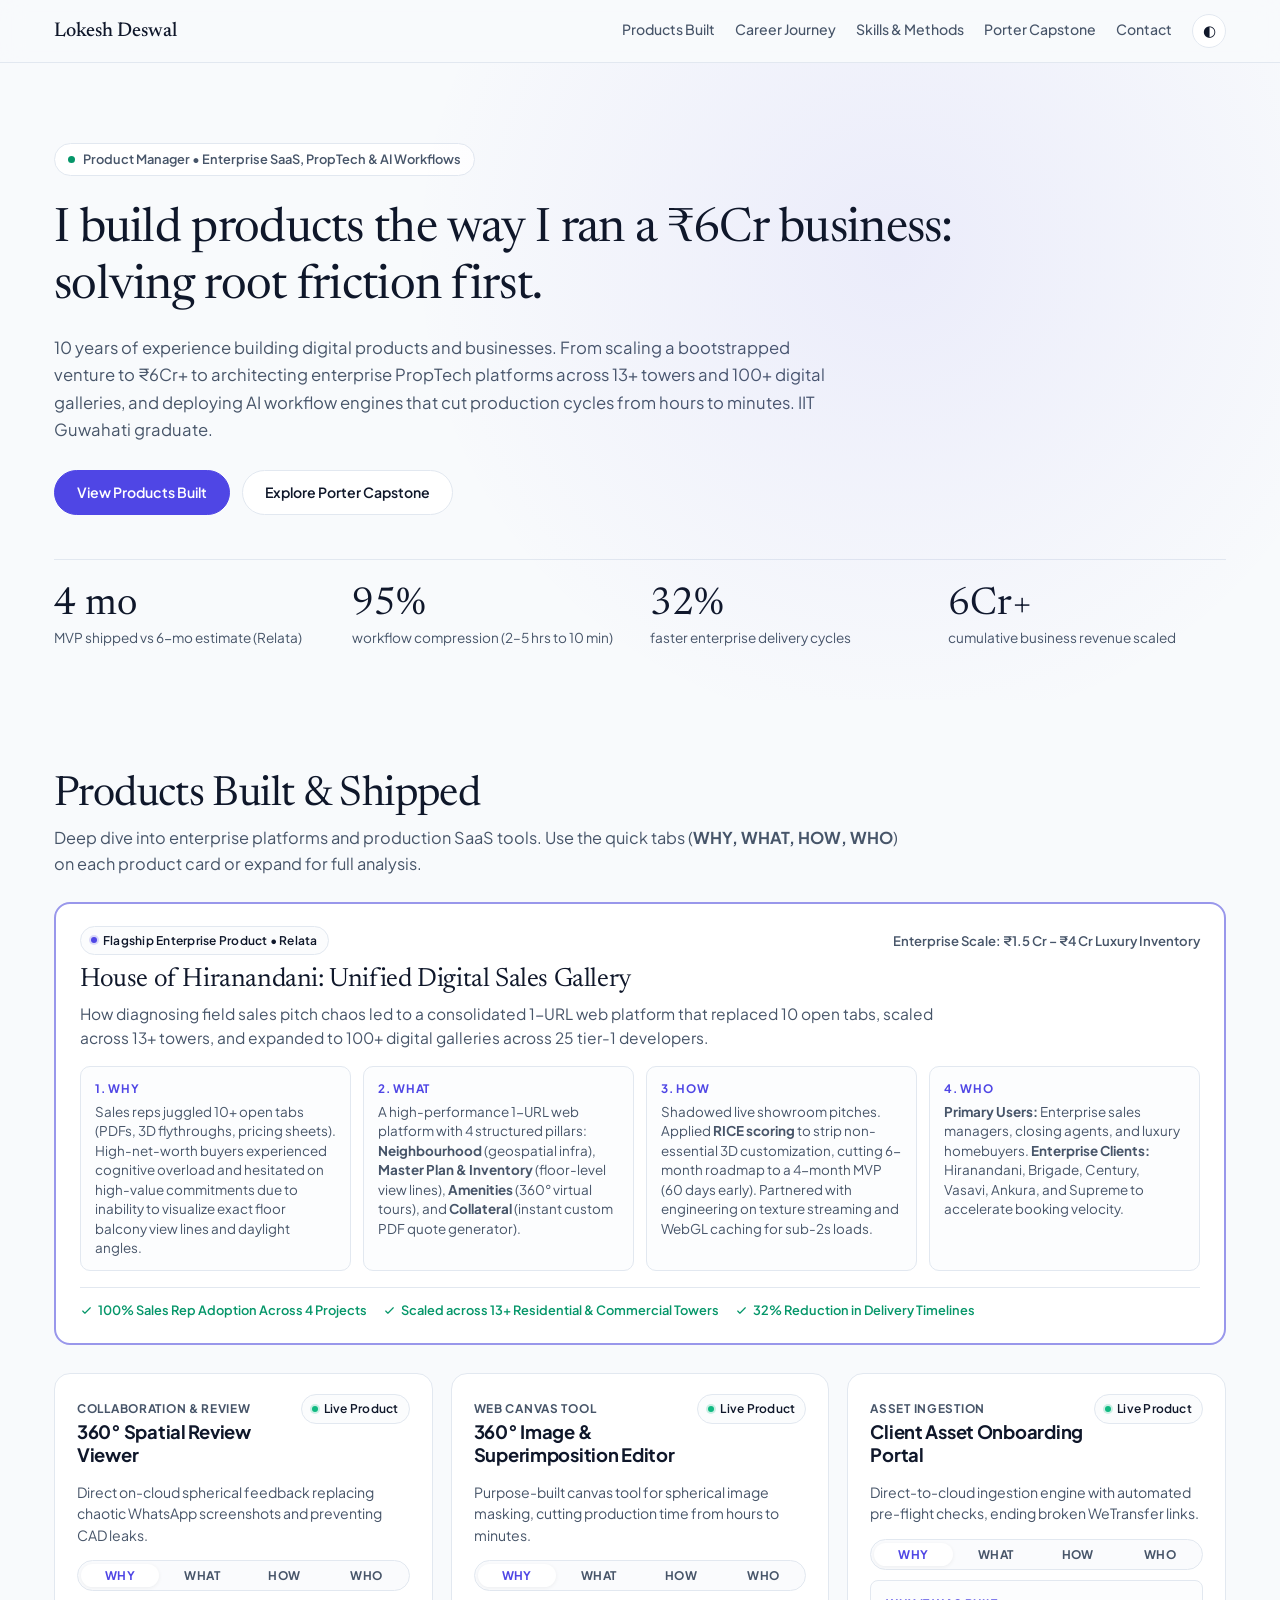
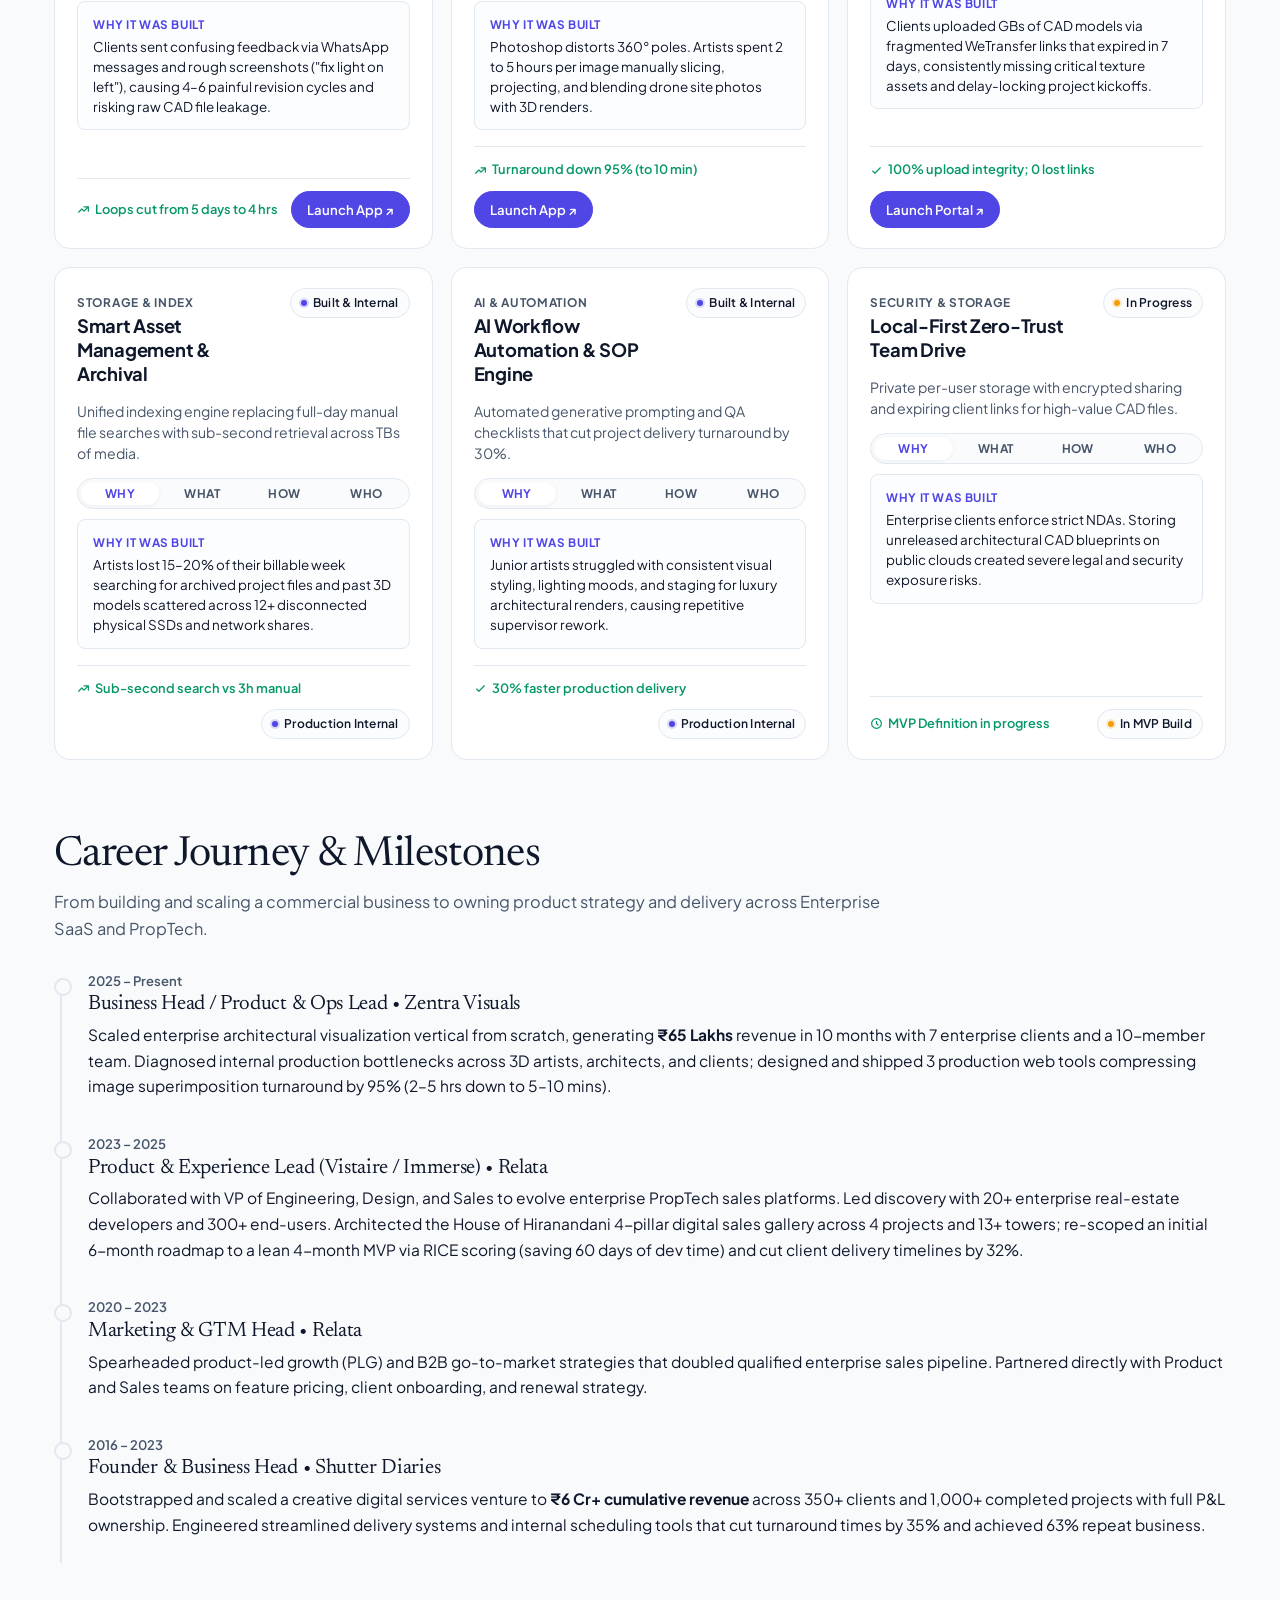
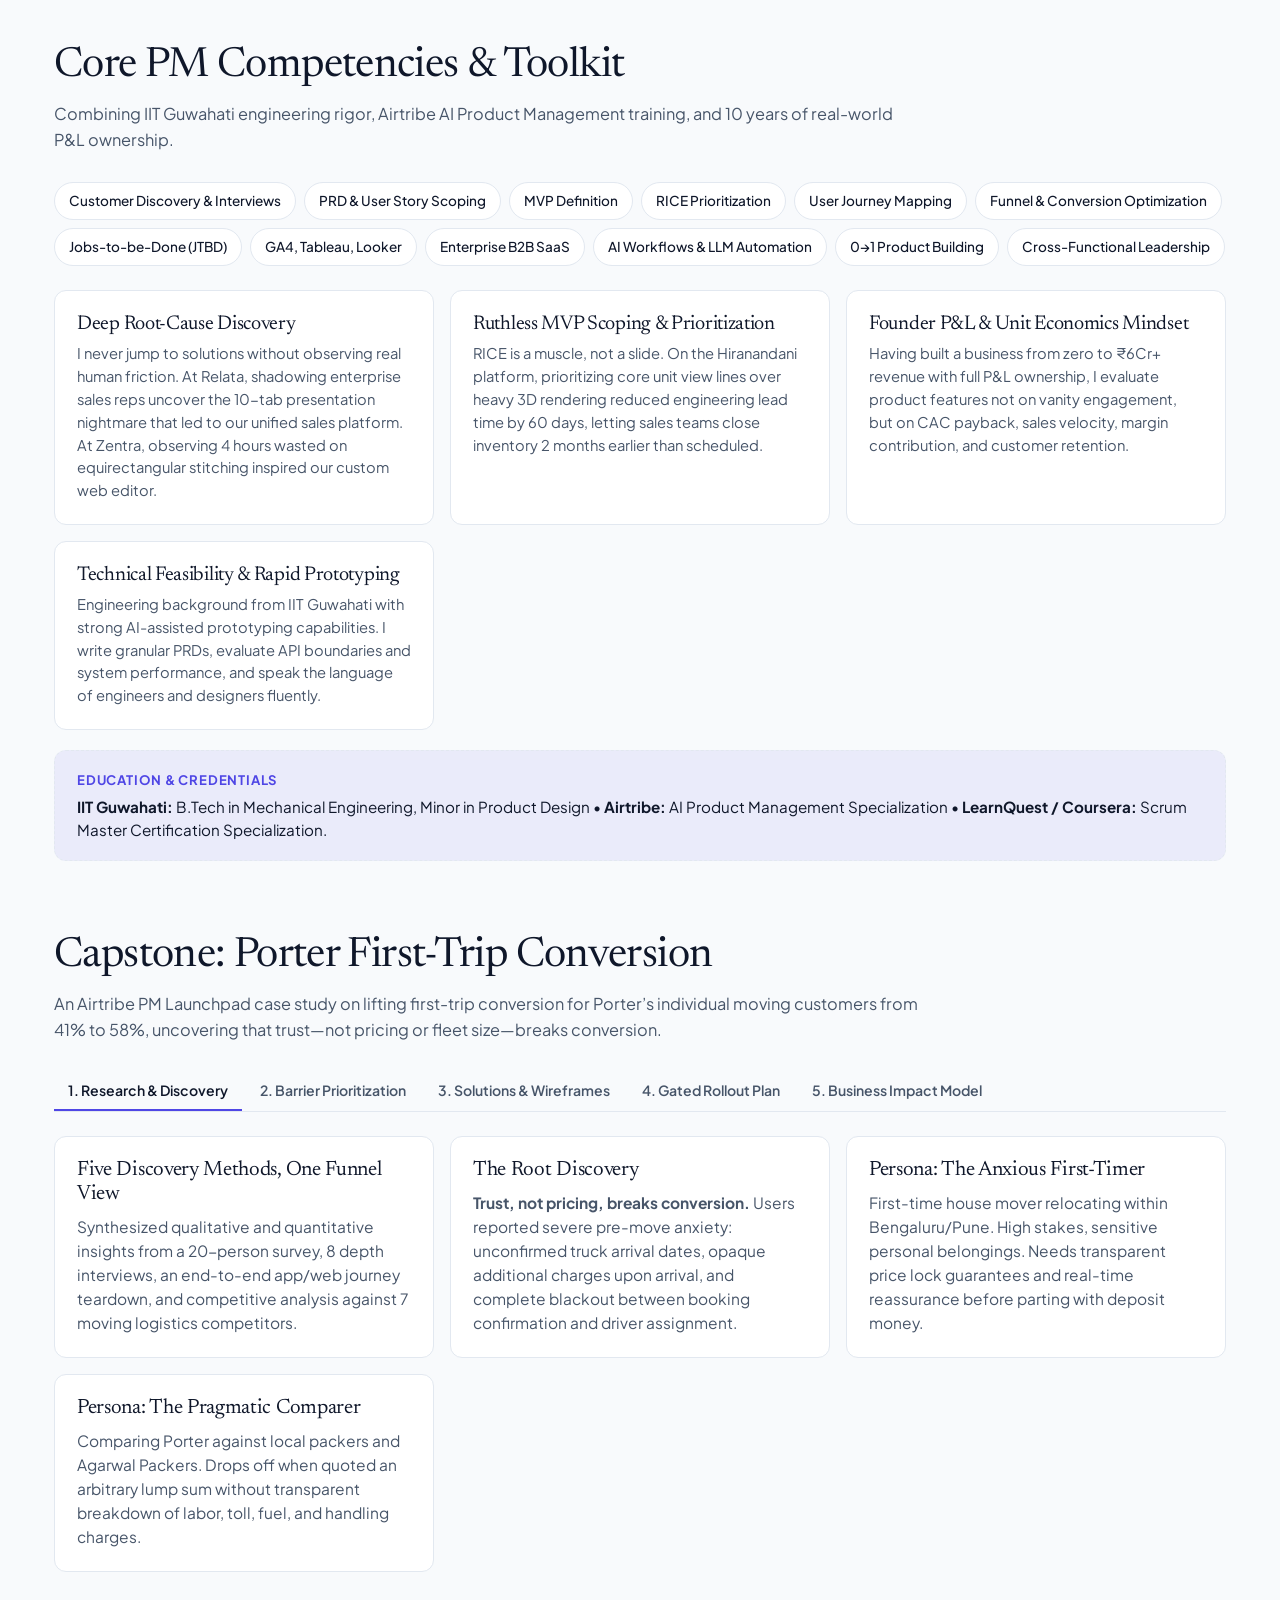
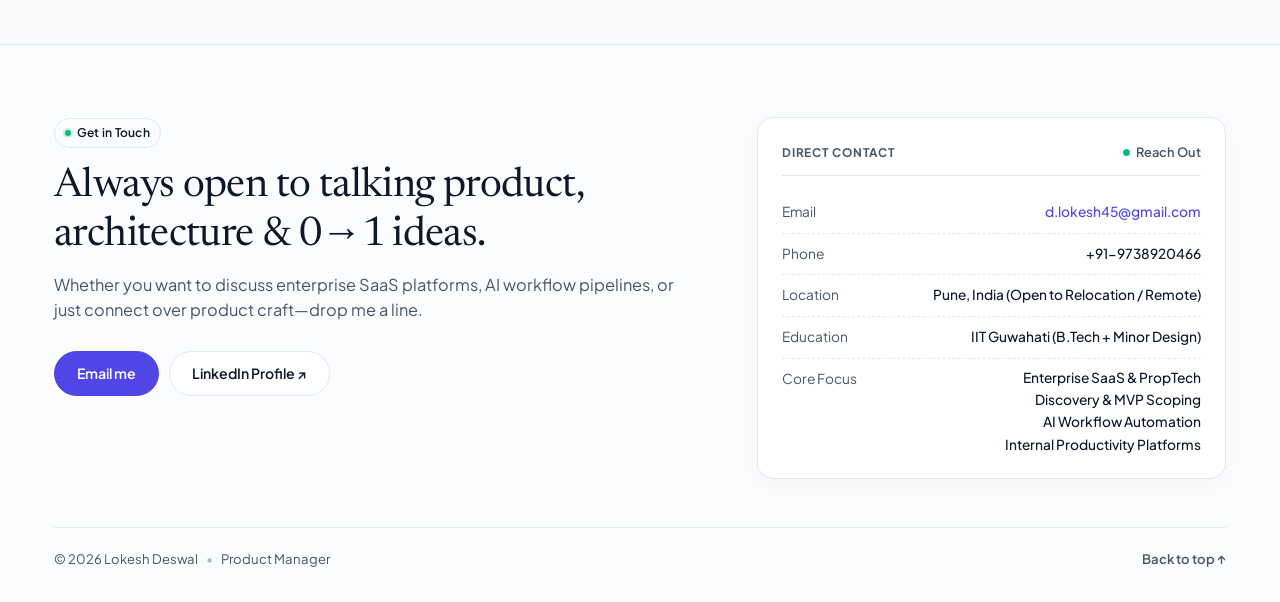
==== commit 9bbf4040: "chore: hide ATS resume buttons and replace available for hire badge with clean contact quote" ====
--- a/Lokesh Deswal _ Product Manager.html
+++ b/Lokesh Deswal _ Product Manager.html
@@ -330,7 +330,6 @@
   <div class="hero-actions">
     <a class="btn main" href="#work" data-ga="hero_cta_work">View Products Built</a>
     <a class="btn" href="#capstone" data-ga="hero_cta_capstone">Explore Porter Capstone</a>
-    <button class="btn btn-ghost" id="btnHeroResume" data-ga="hero_cta_resume">Quick Resume ↗</button>
   </div>
   <div class="stats">
     <div><b data-n="4" data-s=" mo">0</b><span>MVP shipped vs 6-mo estimate (Relata)</span></div>
@@ -751,19 +750,18 @@
 <footer id="contact"><div class="wrap">
   <div class="footer-grid">
     <div class="footer-main rv">
-      <div class="dot" style="margin-bottom:14px">Open to Senior PM / Product Roles</div>
-      <h2>Let’s build products customers love and rely on.</h2>
-      <p class="lead" style="margin-top:12px">Looking for a Product Manager who bridges deep customer discovery, ruthless scoping, and commercial delivery? Let’s connect.</p>
+      <div class="dot" style="margin-bottom:14px">Get in Touch</div>
+      <h2>Always open to talking product, architecture &amp; 0→1 ideas.</h2>
+      <p class="lead" style="margin-top:12px">Whether you want to discuss enterprise SaaS platforms, AI workflow pipelines, or just connect over product craft—drop me a line.</p>
       <div class="footer-actions">
         <a class="btn main" href="mailto:d.lokesh45@gmail.com" data-ga="footer_email">Email me</a>
         <a class="btn" href="https://linkedin.com/in/lokeshdeswal" target="_blank" rel="noopener" data-ga="footer_linkedin">LinkedIn Profile ↗</a>
-        <button class="btn" id="btnFooterResume" data-ga="footer_resume">View Full ATS Resume</button>
       </div>
     </div>
     <div class="footer-card card rv">
       <div class="contact-header">
         <span class="contact-kicker">Direct Contact</span>
-        <span class="status-indicator"><span class="pulse-dot"></span> Available for Hire</span>
+        <span class="status-indicator"><span class="pulse-dot"></span> Reach Out</span>
       </div>
       <div class="contact-row">
         <span class="contact-label">Email</span>
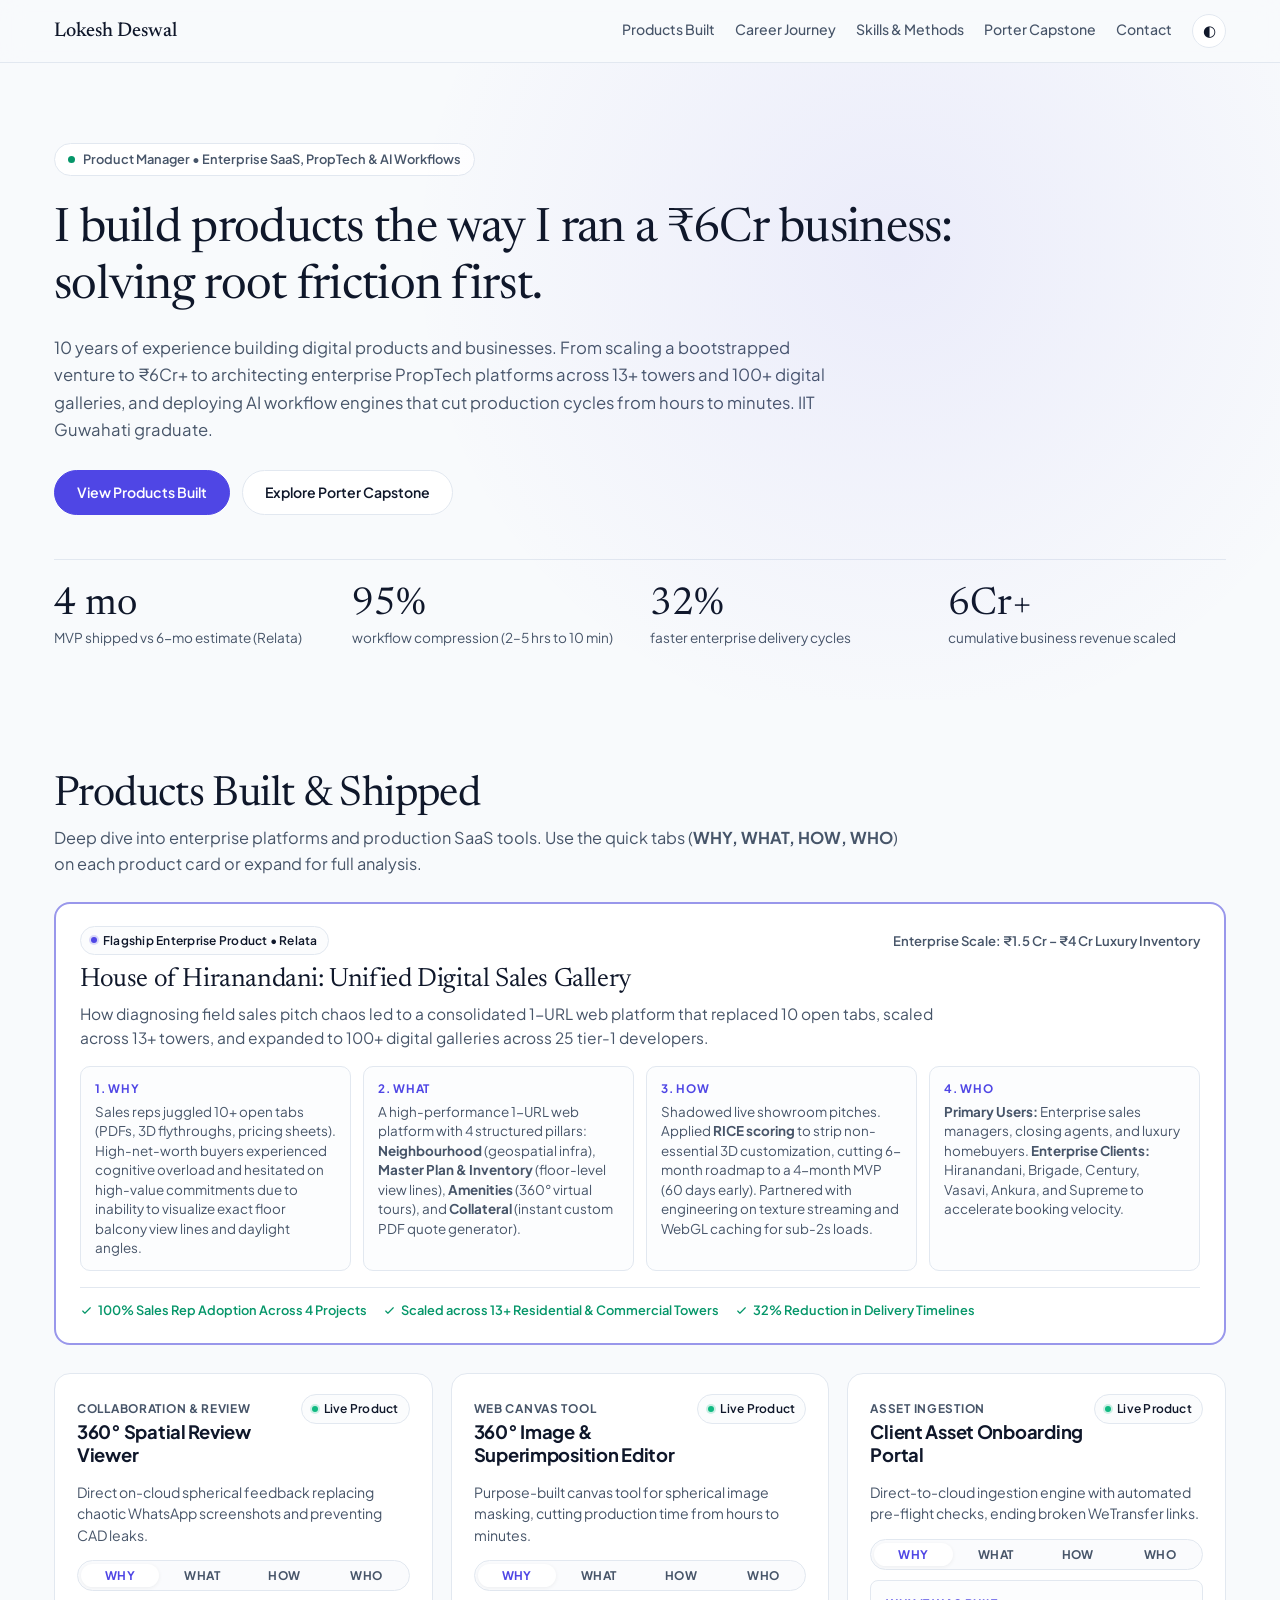
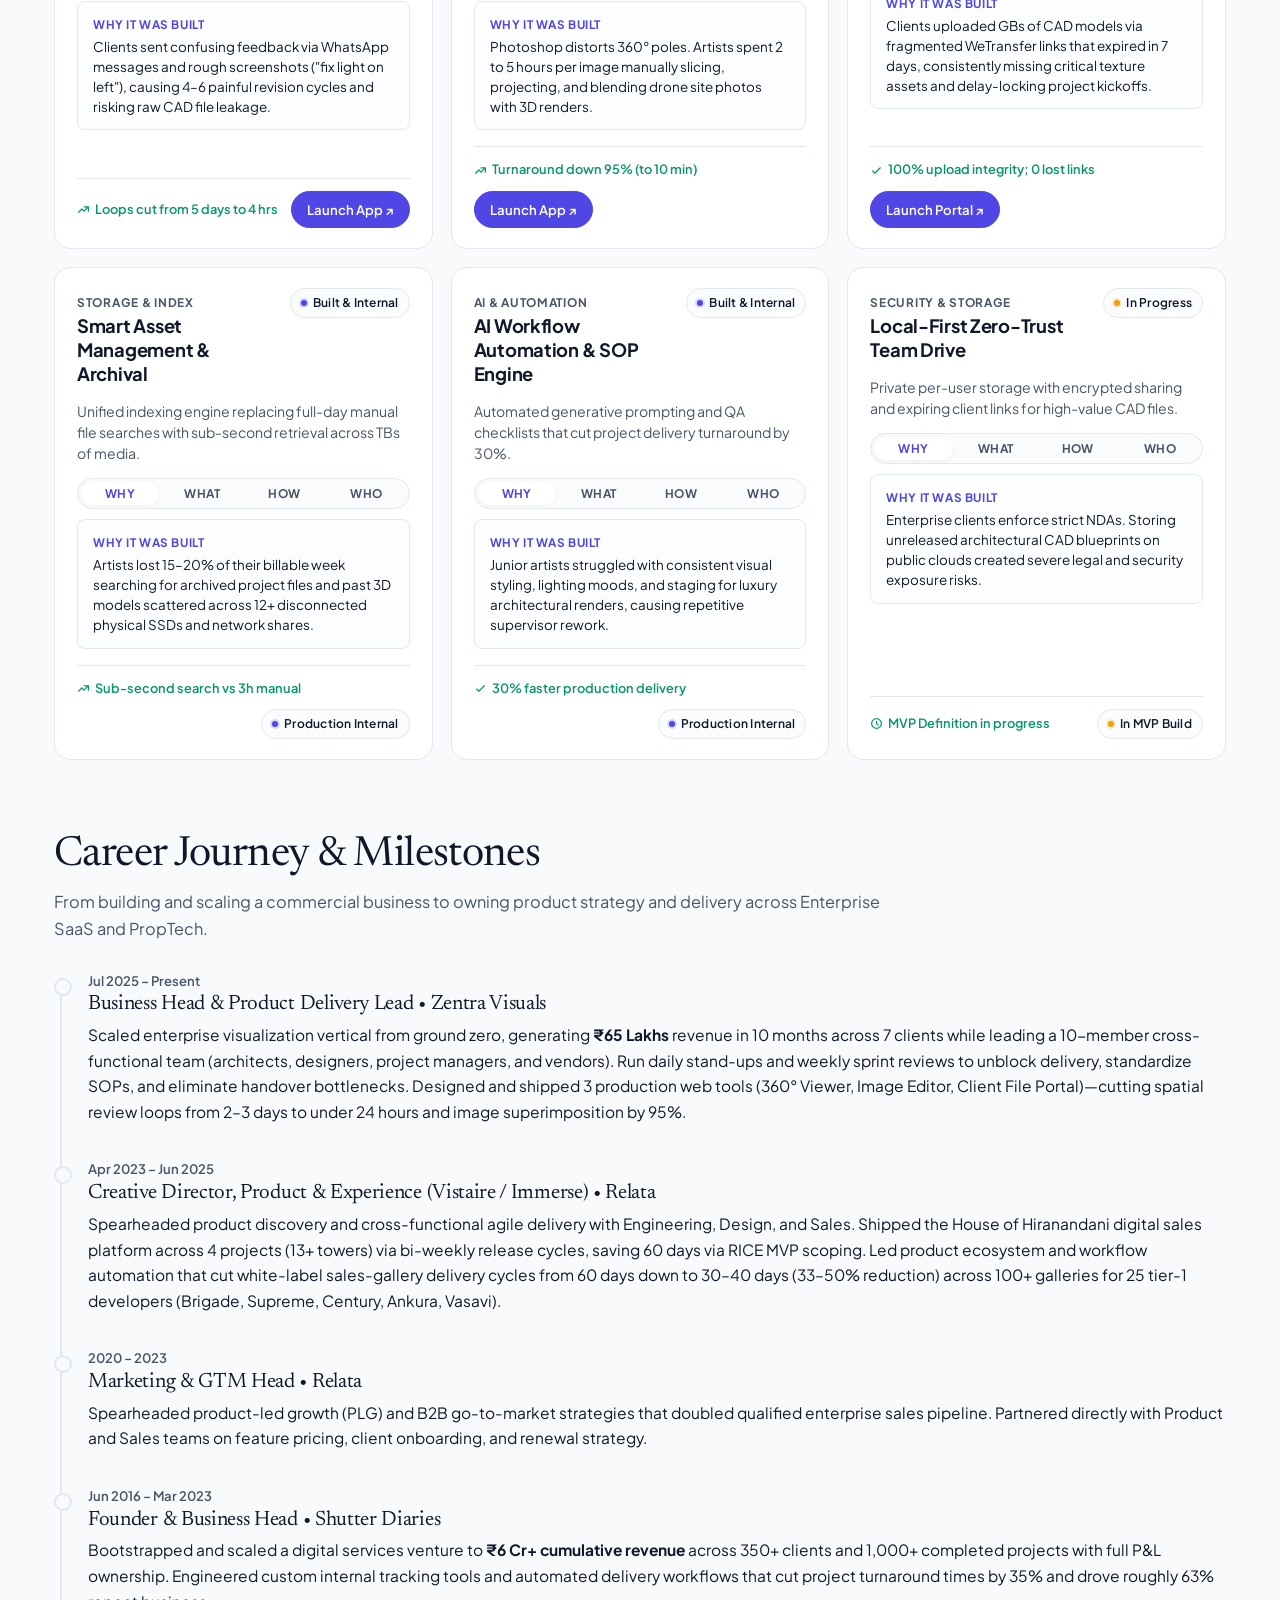
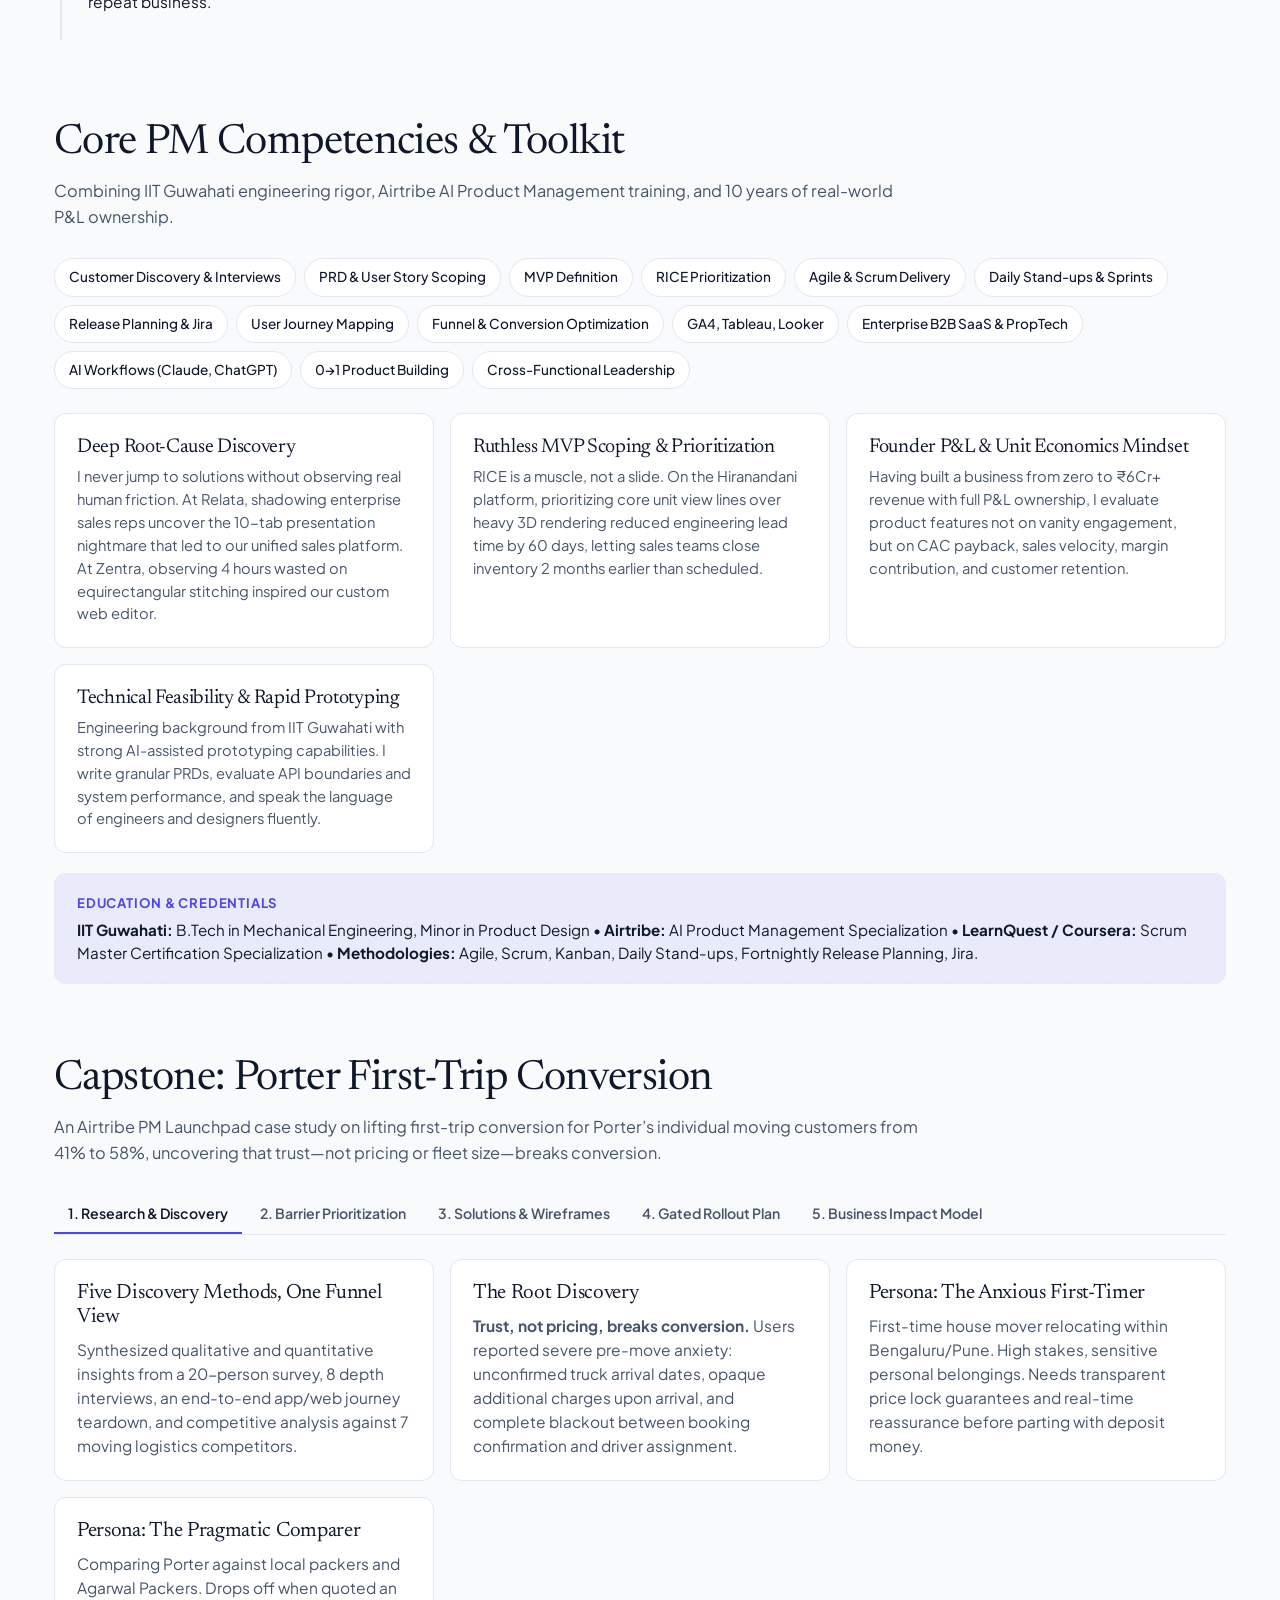
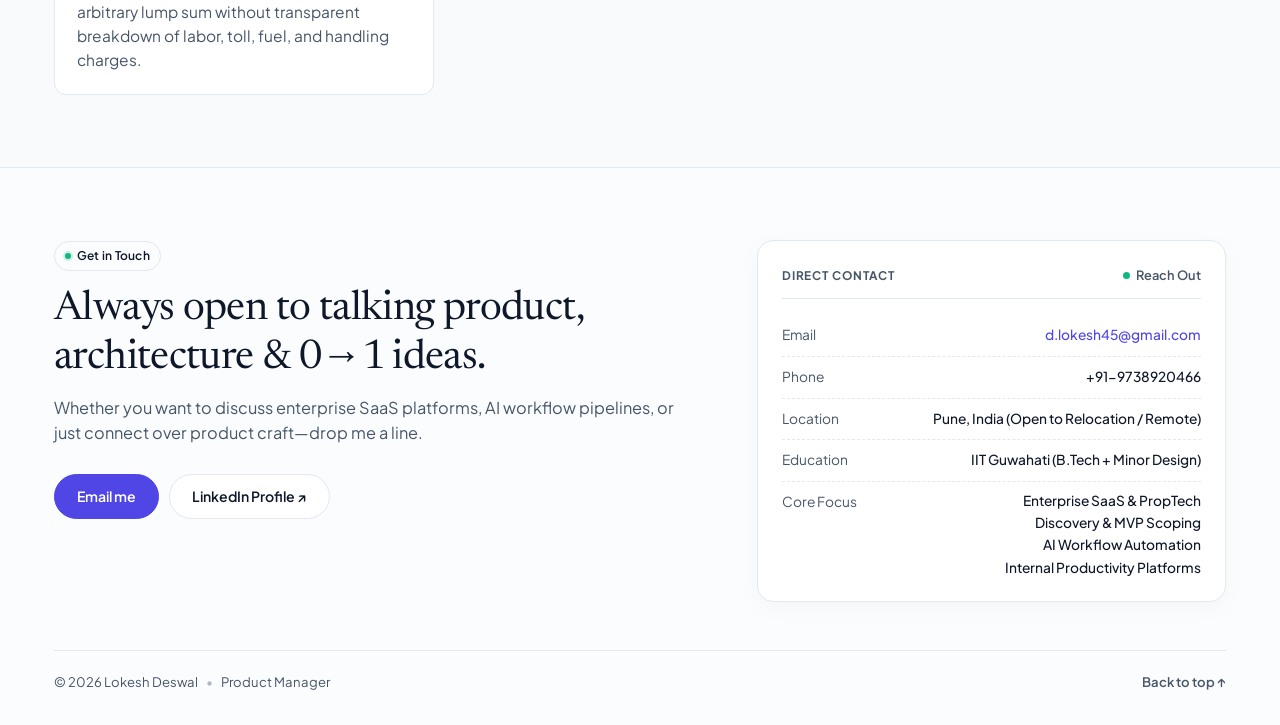
==== commit 7ddd4272: "feat: incorporate agile delivery, Scrum rituals, and delivery timeline metrics from Scrum Master pro" ====
--- a/Lokesh Deswal _ Product Manager.html
+++ b/Lokesh Deswal _ Product Manager.html
@@ -600,14 +600,14 @@
   <p class="lead rv">From building and scaling a commercial business to owning product strategy and delivery across Enterprise SaaS and PropTech.</p>
   <ol class="tl" id="tl">
     <li>
-      <small>2025 – Present</small>
-      <h3>Business Head / Product &amp; Ops Lead • Zentra Visuals</h3>
-      Scaled enterprise architectural visualization vertical from scratch, generating <strong>₹65 Lakhs</strong> revenue in 10 months with 7 enterprise clients and a 10-member team. Diagnosed internal production bottlenecks across 3D artists, architects, and clients; designed and shipped 3 production web tools compressing image superimposition turnaround by 95% (2–5 hrs down to 5–10 mins).
+      <small>Jul 2025 – Present</small>
+      <h3>Business Head &amp; Product Delivery Lead • Zentra Visuals</h3>
+      Scaled enterprise visualization vertical from ground zero, generating <strong>₹65 Lakhs</strong> revenue in 10 months across 7 clients while leading a 10-member cross-functional team (architects, designers, project managers, and vendors). Run daily stand-ups and weekly sprint reviews to unblock delivery, standardize SOPs, and eliminate handover bottlenecks. Designed and shipped 3 production web tools (360° Viewer, Image Editor, Client File Portal)—cutting spatial review loops from 2–3 days to under 24 hours and image superimposition by 95%.
     </li>
     <li>
-      <small>2023 – 2025</small>
-      <h3>Product &amp; Experience Lead (Vistaire / Immerse) • Relata</h3>
-      Collaborated with VP of Engineering, Design, and Sales to evolve enterprise PropTech sales platforms. Led discovery with 20+ enterprise real-estate developers and 300+ end-users. Architected the House of Hiranandani 4-pillar digital sales gallery across 4 projects and 13+ towers; re-scoped an initial 6-month roadmap to a lean 4-month MVP via RICE scoring (saving 60 days of dev time) and cut client delivery timelines by 32%.
+      <small>Apr 2023 – Jun 2025</small>
+      <h3>Creative Director, Product &amp; Experience (Vistaire / Immerse) • Relata</h3>
+      Spearheaded product discovery and cross-functional agile delivery with Engineering, Design, and Sales. Shipped the House of Hiranandani digital sales platform across 4 projects (13+ towers) via bi-weekly release cycles, saving 60 days via RICE MVP scoping. Led product ecosystem and workflow automation that cut white-label sales-gallery delivery cycles from 60 days down to 30–40 days (33–50% reduction) across 100+ galleries for 25 tier-1 developers (Brigade, Supreme, Century, Ankura, Vasavi).
     </li>
     <li>
       <small>2020 – 2023</small>
@@ -615,9 +615,9 @@
       Spearheaded product-led growth (PLG) and B2B go-to-market strategies that doubled qualified enterprise sales pipeline. Partnered directly with Product and Sales teams on feature pricing, client onboarding, and renewal strategy.
     </li>
     <li>
-      <small>2016 – 2023</small>
+      <small>Jun 2016 – Mar 2023</small>
       <h3>Founder &amp; Business Head • Shutter Diaries</h3>
-      Bootstrapped and scaled a creative digital services venture to <strong>₹6 Cr+ cumulative revenue</strong> across 350+ clients and 1,000+ completed projects with full P&amp;L ownership. Engineered streamlined delivery systems and internal scheduling tools that cut turnaround times by 35% and achieved 63% repeat business.
+      Bootstrapped and scaled a digital services venture to <strong>₹6 Cr+ cumulative revenue</strong> across 350+ clients and 1,000+ completed projects with full P&amp;L ownership. Engineered custom internal tracking tools and automated delivery workflows that cut project turnaround times by 35% and drove roughly 63% repeat business.
     </li>
   </ol>
 </div></section>
@@ -631,12 +631,14 @@
     <span>PRD &amp; User Story Scoping</span>
     <span>MVP Definition</span>
     <span>RICE Prioritization</span>
+    <span>Agile &amp; Scrum Delivery</span>
+    <span>Daily Stand-ups &amp; Sprints</span>
+    <span>Release Planning &amp; Jira</span>
     <span>User Journey Mapping</span>
     <span>Funnel &amp; Conversion Optimization</span>
-    <span>Jobs-to-be-Done (JTBD)</span>
     <span>GA4, Tableau, Looker</span>
-    <span>Enterprise B2B SaaS</span>
-    <span>AI Workflows &amp; LLM Automation</span>
+    <span>Enterprise B2B SaaS &amp; PropTech</span>
+    <span>AI Workflows (Claude, ChatGPT)</span>
     <span>0→1 Product Building</span>
     <span>Cross-Functional Leadership</span>
   </div>
@@ -663,7 +665,7 @@
   <div class="card feat rv" style="margin-top:20px;border:1px dashed var(--line);background:var(--soft);padding:18px 22px">
     <div style="font-size:.82rem;font-weight:700;text-transform:uppercase;letter-spacing:.06em;color:var(--acc);margin-bottom:4px">Education &amp; Credentials</div>
     <p style="margin:0;color:var(--fg);font-size:.95rem;line-height:1.55">
-      <strong>IIT Guwahati:</strong> B.Tech in Mechanical Engineering, Minor in Product Design • <strong>Airtribe:</strong> AI Product Management Specialization • <strong>LearnQuest / Coursera:</strong> Scrum Master Certification Specialization.
+      <strong>IIT Guwahati:</strong> B.Tech in Mechanical Engineering, Minor in Product Design • <strong>Airtribe:</strong> AI Product Management Specialization • <strong>LearnQuest / Coursera:</strong> Scrum Master Certification Specialization • <strong>Methodologies:</strong> Agile, Scrum, Kanban, Daily Stand-ups, Fortnightly Release Planning, Jira.
     </p>
   </div>
 </div></section>
